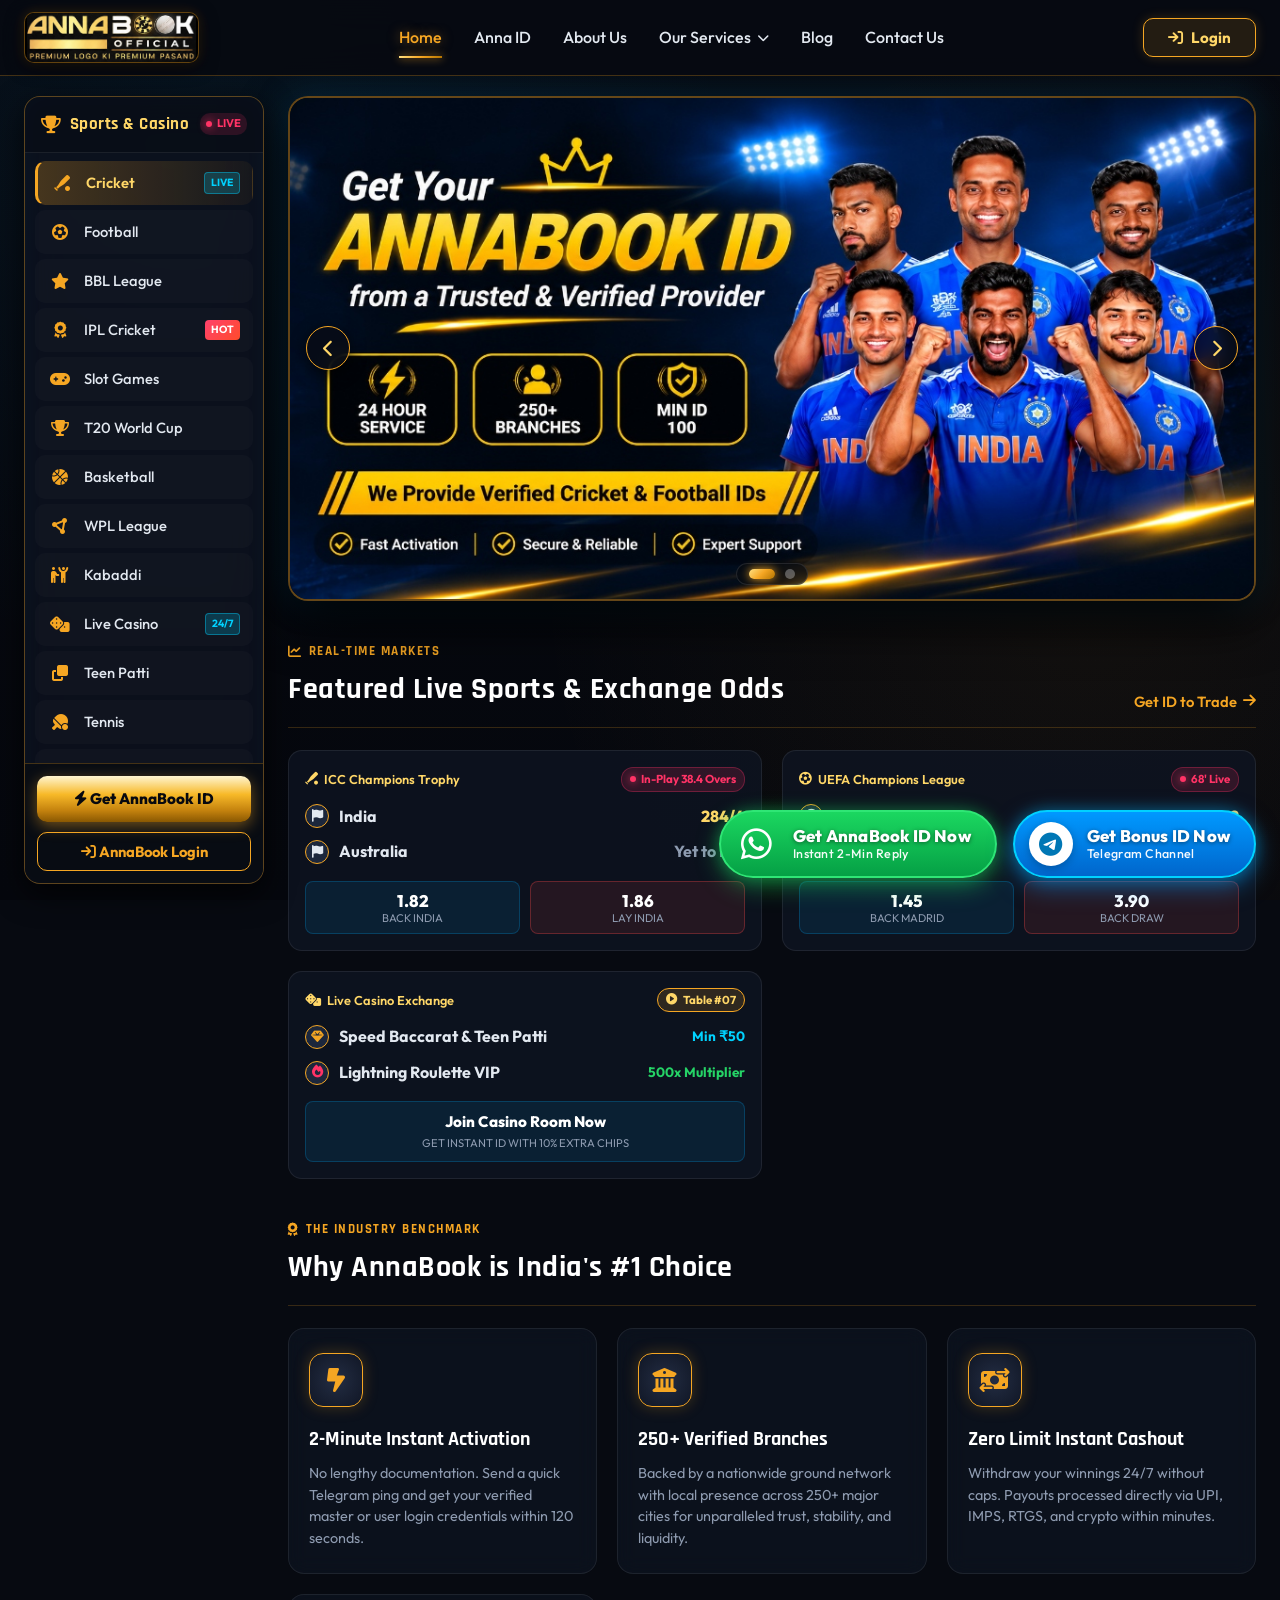
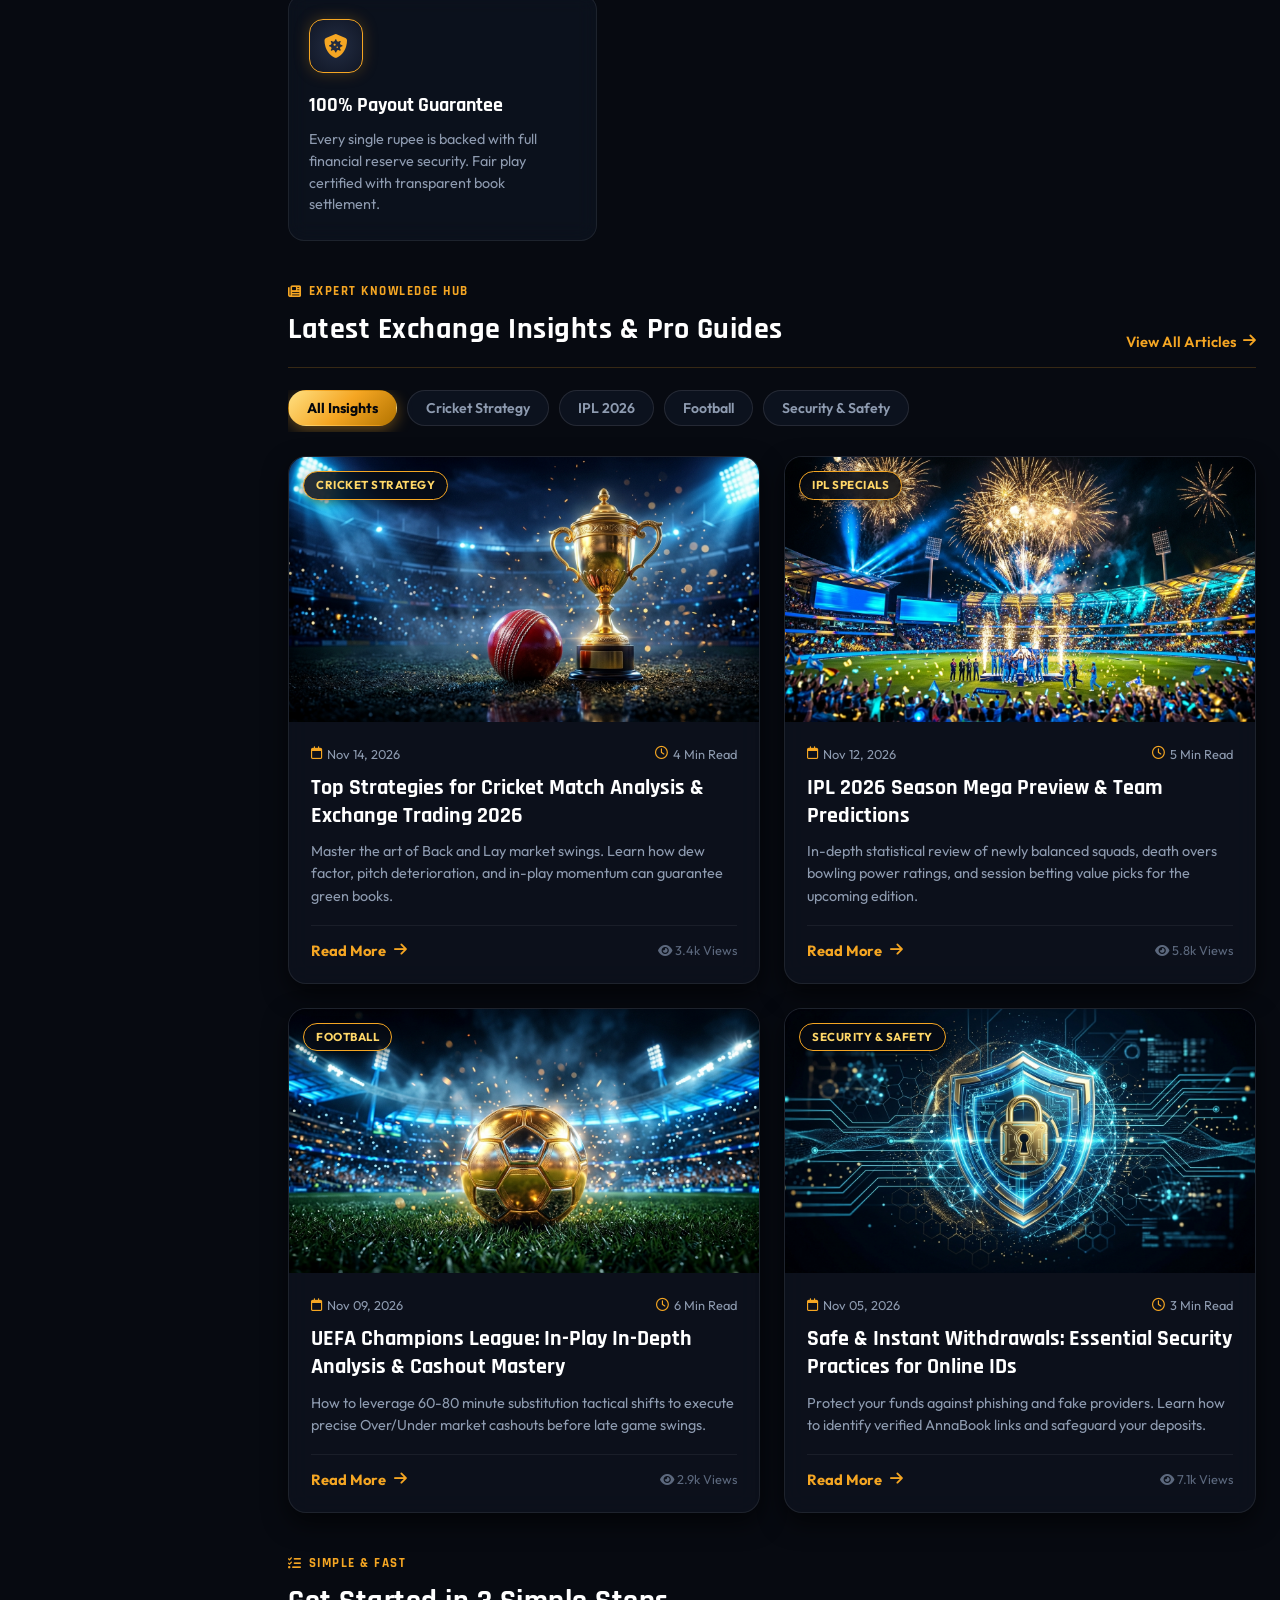
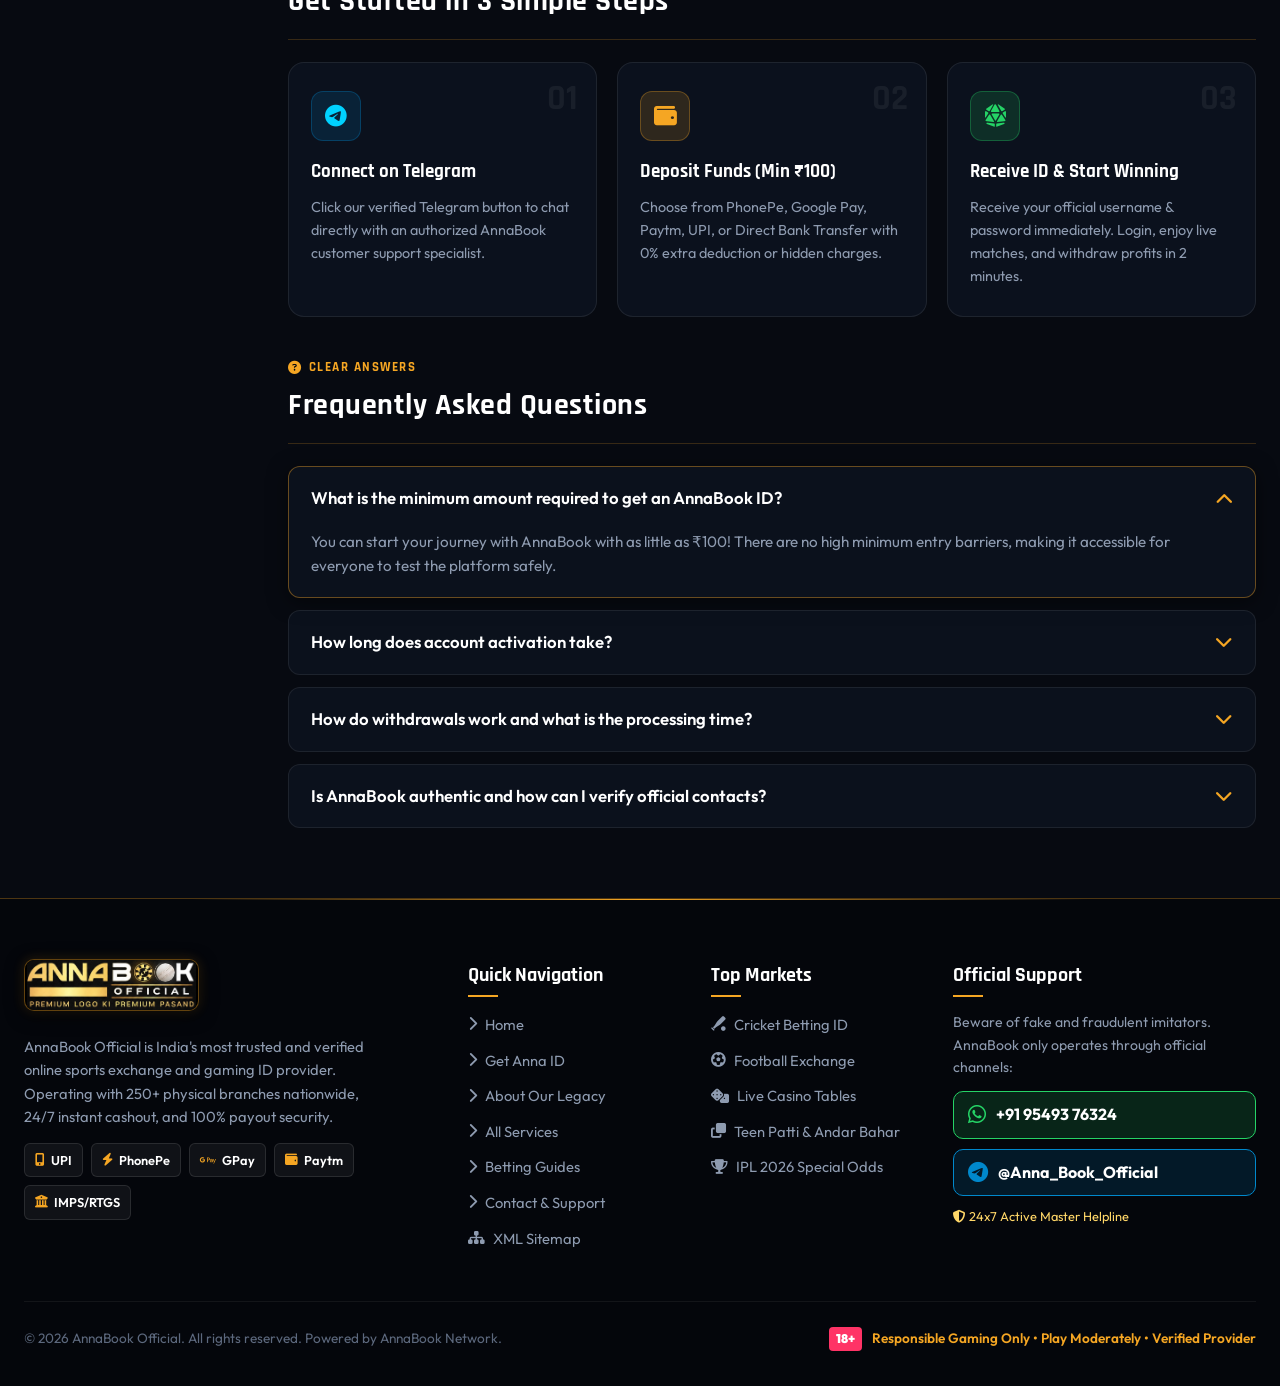
==== index.html @ 8f79a2a8 "Link official WhatsApp number 9549376324 across all pages, floating dock, modals, and contact sectio" ====
﻿<!DOCTYPE html>
<html lang="en">
<head>
  <meta charset="UTF-8">
  <meta name="viewport" content="width=device-width, initial-scale=1.0">

  <!-- Google Site Verification -->
  <meta name="google-site-verification" content="xmpyTTZXfbuptGgo01FB0DMobSkl-xZ4Iel7VUC1y-w" />

  <!-- Google Tag Manager -->
  <script async src="https://www.googletagmanager.com/gtm.js?id=GTM-MBR9K75V"></script>
  <script>
    window.dataLayer = window.dataLayer || [];
    function gtag(){dataLayer.push(arguments);}
    gtag('js', new Date());
  </script>

  <!-- Primary Meta Tags -->
  <title>AnnaBook Official | Premium Sports ID Provider</title>
  <meta name="title" content="AnnaBook Official | Premium Sports ID Provider">
  <meta name="description" content="Get your official AnnaBook ID from a trusted provider.">
  <meta name="keywords" content="AnnaBook, AnnaBook ID, Cricket ID, Betting Exchange ID, IPL Betting, Football ID, Live Casino ID, Online Betting India, AnnaBook Official">
  <meta name="author" content="AnnaBook Official">
  <meta name="robots" content="index, follow">
  <link rel="canonical" href="https://x1bet.ink/">
  <link rel="sitemap" type="application/xml" title="Sitemap" href="/sitemap.xml">

  <!-- Open Graph / Facebook / WhatsApp / Telegram Meta Tags -->
  <meta property="og:type" content="website">
  <meta property="og:site_name" content="AnnaBook Official">
  <meta property="og:url" content="https://x1bet.ink/">
  <meta property="og:title" content="AnnaBook Official | Premium Sports ID Provider">
  <meta property="og:description" content="Get your official AnnaBook ID from a trusted provider.">
  <meta property="og:image" content="https://x1bet.ink/og-image.png">
  <meta property="og:image:secure_url" content="https://x1bet.ink/og-image.png">
  <meta property="og:image:type" content="image/png">
  <meta property="og:image:width" content="1200">
  <meta property="og:image:height" content="630">
  <meta property="og:image:alt" content="AnnaBook Official | Premium Sports ID Provider">
  <meta property="og:locale" content="en_US">

  <!-- Twitter / X Card Meta Tags -->
  <meta name="twitter:card" content="summary_large_image">
  <meta name="twitter:url" content="https://x1bet.ink/">
  <meta name="twitter:title" content="AnnaBook Official | Premium Sports ID Provider">
  <meta name="twitter:description" content="Get your official AnnaBook ID from a trusted provider.">
  <meta name="twitter:image" content="https://x1bet.ink/og-image.png">
  <meta name="twitter:image:alt" content="AnnaBook Official | Premium Sports ID Provider">

  <!-- Favicon & Mobile Touch Icons (ANNABOOK Official Logo) -->
  <link rel="icon" type="image/x-icon" href="favicon.ico">
  <link rel="icon" type="image/png" sizes="32x32" href="favicon.png">
  <link rel="icon" type="image/png" sizes="192x192" href="favicon.png">
  <link rel="apple-touch-icon" sizes="180x180" href="favicon.png">
  <meta name="msapplication-TileImage" content="favicon.png">
  <meta name="theme-color" content="#070a12">

  <!-- FontAwesome 6 Icons -->
  <link rel="stylesheet" href="https://cdnjs.cloudflare.com/ajax/libs/font-awesome/6.5.1/css/all.min.css">

  <!-- Core Theme Stylesheet -->
  <link rel="stylesheet" href="assets/css/style.css">
</head>
<body>

  <!-- Header Navigation Bar (Top Notification Bar Removed as Requested) -->
  <header class="site-header">
    <div class="header-container">
      <!-- Animated Official Brand Logo -->
      <a href="index.html" class="brand-logo-animated" title="AnnaBook Official">
        <div class="logo-anim-container">
          <img src="assets/images/logo-base-clean.png" alt="AnnaBook Official" class="logo-layer-base">
          <img src="assets/images/logo-icon-wheel.png" alt="" class="logo-layer-wheel">
          <img src="assets/images/logo-cricket-ball.png" alt="" class="logo-layer-ball">
          <div class="logo-layer-sweep"></div>
          <div class="logo-layer-shine"></div>
        </div>
      </a>

      <!-- Navigation Menu -->
      <nav class="nav-menu">
        <a href="index.html" class="nav-link active">Home</a>
        <a href="anna-id.html" class="nav-link">Anna ID</a>
        <a href="about.html" class="nav-link">About Us</a>
        <div class="nav-dropdown-wrapper">
          <a href="services.html" class="nav-link">
            Our Services <i class="fa-solid fa-chevron-down dropdown-arrow"></i>
          </a>
          <div class="dropdown-menu">
            <a href="services.html#cricket-id" class="dropdown-item"><i class="fa-solid fa-baseball-bat-ball"></i> Cricket ID Exchange</a>
            <a href="services.html#football-id" class="dropdown-item"><i class="fa-solid fa-futbol"></i> Football &amp; Soccer ID</a>
            <a href="services.html#casino-id" class="dropdown-item"><i class="fa-solid fa-dice"></i> Live Casino &amp; Teen Patti</a>
            <a href="services.html#slots" class="dropdown-item"><i class="fa-solid fa-gamepad"></i> Slot &amp; Crash Games</a>
            <a href="services.html#withdrawals" class="dropdown-item"><i class="fa-solid fa-money-bill-transfer"></i> 2-Min Instant Withdrawal</a>
            <a href="services.html#master-id" class="dropdown-item"><i class="fa-solid fa-crown"></i> VIP Master / Franchise ID</a>
          </div>
        </div>
        <a href="blog.html" class="nav-link">Blog</a>
        <a href="contact.html" class="nav-link">Contact Us</a>
      </nav>

      <!-- Action Buttons -->
      <div class="header-actions">
        <button type="button" class="btn-header-login" onclick="openLoginModal()" title="Login to AnnaBook">
          <i class="fa-solid fa-arrow-right-to-bracket"></i> Login
        </button>
        <button class="mobile-nav-toggle" aria-label="Toggle navigation menu">
          <i class="fa-solid fa-bars"></i>
        </button>
      </div>
    </div>
  </header>

  <!-- Main Grid Layout with Left Sidebar -->
  <main class="main-layout-container">
    
    <!-- Left Sidebar: Vertically Scrollable Sports Categories & Fixed Bottom Buttons -->
    <aside class="left-sidebar" id="leftSportsSidebar">
      <div class="sidebar-header">
        <div class="sidebar-title">
          <i class="fa-solid fa-trophy"></i> Sports &amp; Casino
        </div>
        <span class="live-pulse-indicator">
          <span class="live-dot"></span> Live
        </span>
      </div>

      <!-- Vertically Scrollable List -->
      <div class="sidebar-scroll-area">
        <a href="#sports-cricket" class="sidebar-item active" data-category="cricket">
          <span class="sidebar-item-icon"><i class="fa-solid fa-baseball-bat-ball"></i></span>
          <span class="sidebar-item-name">Cricket</span>
          <span class="sidebar-badge live">Live</span>
        </a>
        <a href="#sports-football" class="sidebar-item" data-category="football">
          <span class="sidebar-item-icon"><i class="fa-solid fa-futbol"></i></span>
          <span class="sidebar-item-name">Football</span>
        </a>
        <a href="#sports-bbl" class="sidebar-item" data-category="bbl">
          <span class="sidebar-item-icon"><i class="fa-solid fa-star"></i></span>
          <span class="sidebar-item-name">BBL League</span>
        </a>
        <a href="#sports-ipl" class="sidebar-item" data-category="ipl">
          <span class="sidebar-item-icon"><i class="fa-solid fa-award"></i></span>
          <span class="sidebar-item-name">IPL Cricket</span>
          <span class="sidebar-badge hot">Hot</span>
        </a>
        <a href="#sports-slots" class="sidebar-item" data-category="slots">
          <span class="sidebar-item-icon"><i class="fa-solid fa-gamepad"></i></span>
          <span class="sidebar-item-name">Slot Games</span>
        </a>
        <a href="#sports-t20" class="sidebar-item" data-category="t20">
          <span class="sidebar-item-icon"><i class="fa-solid fa-trophy"></i></span>
          <span class="sidebar-item-name">T20 World Cup</span>
        </a>
        <a href="#sports-basketball" class="sidebar-item" data-category="basketball">
          <span class="sidebar-item-icon"><i class="fa-solid fa-basketball"></i></span>
          <span class="sidebar-item-name">Basketball</span>
        </a>
        <a href="#sports-wpl" class="sidebar-item" data-category="wpl">
          <span class="sidebar-item-icon"><i class="fa-solid fa-circle-nodes"></i></span>
          <span class="sidebar-item-name">WPL League</span>
        </a>
        <a href="#sports-kabaddi" class="sidebar-item" data-category="kabaddi">
          <span class="sidebar-item-icon"><i class="fa-solid fa-people-robbery"></i></span>
          <span class="sidebar-item-name">Kabaddi</span>
        </a>
        <a href="#sports-casino" class="sidebar-item" data-category="casino">
          <span class="sidebar-item-icon"><i class="fa-solid fa-dice"></i></span>
          <span class="sidebar-item-name">Live Casino</span>
          <span class="sidebar-badge live">24/7</span>
        </a>
        <a href="#sports-teenpatti" class="sidebar-item" data-category="teenpatti">
          <span class="sidebar-item-icon"><i class="fa-solid fa-clone"></i></span>
          <span class="sidebar-item-name">Teen Patti</span>
        </a>
        <a href="#sports-tennis" class="sidebar-item" data-category="tennis">
          <span class="sidebar-item-icon"><i class="fa-solid fa-table-tennis-paddle-ball"></i></span>
          <span class="sidebar-item-name">Tennis</span>
        </a>
        <a href="#sports-horse" class="sidebar-item" data-category="horse">
          <span class="sidebar-item-icon"><i class="fa-solid fa-horse-head"></i></span>
          <span class="sidebar-item-name">Horse Racing</span>
        </a>
        <a href="#sports-tabletennis" class="sidebar-item" data-category="tabletennis">
          <span class="sidebar-item-icon"><i class="fa-solid fa-volleyball"></i></span>
          <span class="sidebar-item-name">Table Tennis</span>
        </a>
        <a href="#sports-greyhounds" class="sidebar-item" data-category="greyhounds">
          <span class="sidebar-item-icon"><i class="fa-solid fa-dog"></i></span>
          <span class="sidebar-item-name">Greyhounds</span>
        </a>
        <a href="#sports-esports" class="sidebar-item" data-category="esports">
          <span class="sidebar-item-icon"><i class="fa-solid fa-vr-cardboard"></i></span>
          <span class="sidebar-item-name">Esports</span>
        </a>
      </div>

      <!-- Fixed Bottom Buttons in Sidebar -->
      <div class="sidebar-fixed-bottom">
        <a href="https://t.me/Anna_Book_Official" target="_blank" rel="noopener noreferrer" class="btn-sidebar-get-id">
          <i class="fa-solid fa-bolt"></i> Get AnnaBook ID
        </a>
        <button type="button" class="btn-sidebar-login" onclick="openLoginModal()">
          <i class="fa-solid fa-arrow-right-to-bracket"></i> AnnaBook Login
        </button>
      </div>
    </aside>

    <!-- Main Content Right Area -->
    <section class="main-content-flow">

      <!-- Hero Section Dynamic Sports Slider (2 Slides per category, remaining hidden until selected) -->
      <div class="hero-slider-section">
        <div class="slider-container">
          
          <!-- ==================== 1. CRICKET ==================== -->
          <div class="category-slide-group active" data-category="cricket">
            <!-- Slide 1: Official Indian Team Cricket Banner -->
            <div class="slider-slide active">
              <img src="assets/images/hero-cricket.jpg" alt="Get Your AnnaBook Cricket ID" class="slider-banner-img">
            </div>
            <!-- Slide 2: Cricket Interactive ID & Stat Slide -->
            <div class="slider-slide slide-themed slide-cricket-theme">
              <div class="slide-content-wrapper">
                <div class="crown-badge-wrapper">
                  <i class="fa-solid fa-crown crown-icon"></i>
                </div>
                <div class="hero-super-title">India's #1 Trusted Exchange</div>
                <h2 class="hero-main-title">ANNABOOK CRICKET ID</h2>
                <div class="hero-sub-title">Live Ball-by-Ball Match Odds, Fancy &amp; Session Bets</div>
                <div class="hero-stats-row">
                  <div class="hero-stat-card">
                    <i class="fa-solid fa-bolt hero-stat-icon"></i>
                    <div class="hero-stat-title">24 HOUR</div>
                    <div class="hero-stat-subtitle">SERVICE</div>
                  </div>
                  <div class="hero-stat-card">
                    <i class="fa-solid fa-users hero-stat-icon"></i>
                    <div class="hero-stat-title">250+</div>
                    <div class="hero-stat-subtitle">BRANCHES</div>
                  </div>
                  <div class="hero-stat-card">
                    <i class="fa-solid fa-shield-halved hero-stat-icon"></i>
                    <div class="hero-stat-title">MIN ID</div>
                    <div class="hero-stat-subtitle">100</div>
                  </div>
                </div>
                <div class="hero-ribbon-bar">
                  <span class="slashes">///</span>
                  <span>We Provide Verified Cricket &amp; Exchange IDs</span>
                  <span class="slashes">///</span>
                </div>
                <div class="hero-features-row">
                  <div class="hero-feature-item"><i class="fa-regular fa-circle-check"></i> Fast Activation</div>
                  <div class="hero-feature-item"><i class="fa-regular fa-circle-check"></i> 2-Min Instant Cashout</div>
                  <div class="hero-feature-item"><i class="fa-regular fa-circle-check"></i> 100% Payout Safety</div>
                </div>
              </div>
            </div>
          </div>

          <!-- ==================== 2. FOOTBALL ==================== -->
          <div class="category-slide-group" data-category="football">
            <!-- Slide 1: Football Action Visual Banner -->
            <div class="slider-slide slide-visual-banner slide-football-theme active">
              <div class="slide-content-wrapper">
                <span class="slide-category-tag live"><i class="fa-solid fa-circle"></i> UEFA &amp; Premier League</span>
                <div class="hero-super-title">Global Football Exchange</div>
                <h2 class="hero-main-title">FOOTBALL BETTING ID</h2>
                <div class="hero-sub-title">Premier League, Champions League, La Liga &amp; World Cup Live Rates</div>
                <div class="hero-ribbon-bar">
                  <span class="slashes">///</span>
                  <span>500+ Live Football Markets • High Odds Guarantee</span>
                  <span class="slashes">///</span>
                </div>
                <div class="hero-features-row">
                  <div class="hero-feature-item"><i class="fa-regular fa-circle-check"></i> 90-Min Live Cashout</div>
                  <div class="hero-feature-item"><i class="fa-regular fa-circle-check"></i> Over/Under &amp; Handicap</div>
                  <div class="hero-feature-item"><i class="fa-regular fa-circle-check"></i> Real-Time Stats</div>
                </div>
              </div>
              <div class="slide-visual-graphic">
                <div class="graphic-glow-circle"></div>
                <i class="fa-solid fa-futbol graphic-main-icon"></i>
              </div>
            </div>
          </div>

          <!-- ==================== 3. BBL LEAGUE ==================== -->
          <div class="category-slide-group" data-category="bbl">
            <!-- Slide 1: BBL Visual Banner -->
            <div class="slider-slide slide-visual-banner slide-bbl-theme active">
              <div class="slide-content-wrapper">
                <span class="slide-category-tag hot"><i class="fa-solid fa-fire"></i> KFC BBL 2026</span>
                <div class="hero-super-title">Big Bash League Season 2026</div>
                <h2 class="hero-main-title">BBL BETTING ID</h2>
                <div class="hero-sub-title">Perth Scorchers, Sydney Sixers, Melbourne Stars &amp; Heat Live Odds</div>
                <div class="hero-ribbon-bar">
                  <span class="slashes">///</span>
                  <span>Super Over, Power Surge &amp; Player Performance Fancy</span>
                  <span class="slashes">///</span>
                </div>
                <div class="hero-features-row">
                  <div class="hero-feature-item"><i class="fa-regular fa-circle-check"></i> Ball-by-Ball Live Rates</div>
                  <div class="hero-feature-item"><i class="fa-regular fa-circle-check"></i> Australian Stadium Feeds</div>
                  <div class="hero-feature-item"><i class="fa-regular fa-circle-check"></i> 2-Min Fast Cashout</div>
                </div>
              </div>
              <div class="slide-visual-graphic">
                <div class="graphic-glow-circle"></div>
                <i class="fa-solid fa-star graphic-main-icon"></i>
              </div>
            </div>
          </div>

          <!-- ==================== 4. IPL CRICKET ==================== -->
          <div class="category-slide-group" data-category="ipl">
            <!-- Slide 1: IPL Visual Banner -->
            <div class="slider-slide slide-visual-banner slide-ipl-theme active">
              <div class="slide-content-wrapper">
                <span class="slide-category-tag live"><i class="fa-solid fa-trophy"></i> TATA IPL 2026</span>
                <div class="hero-super-title">India Ka Apna Mega Tyohar</div>
                <h2 class="hero-main-title">IPL 2026 CRICKET ID</h2>
                <div class="hero-sub-title">CSK, MI, RCB, KKR, GT, RR &amp; SRH Live Match Exchange Rates</div>
                <div class="hero-ribbon-bar">
                  <span class="slashes">///</span>
                  <span>Highest Match Odds, 6-Over Session &amp; Lambi Pari Bets</span>
                  <span class="slashes">///</span>
                </div>
                <div class="hero-features-row">
                  <div class="hero-feature-item"><i class="fa-regular fa-circle-check"></i> 74 IPL Matches Covered</div>
                  <div class="hero-feature-item"><i class="fa-regular fa-circle-check"></i> VIP Fancy Markets</div>
                  <div class="hero-feature-item"><i class="fa-regular fa-circle-check"></i> Direct UPI Instant Payout</div>
                </div>
              </div>
              <div class="slide-visual-graphic">
                <div class="graphic-glow-circle"></div>
                <i class="fa-solid fa-award graphic-main-icon"></i>
              </div>
            </div>
          </div>

          <!-- ==================== 5. SLOT GAMES ==================== -->
          <div class="category-slide-group" data-category="slots">
            <!-- Slide 1: Slots Visual Banner -->
            <div class="slider-slide slide-visual-banner slide-slots-theme active">
              <div class="slide-content-wrapper">
                <span class="slide-category-tag hot"><i class="fa-solid fa-gamepad"></i> 5000+ Premium Slots</span>
                <div class="hero-super-title">Megaways, Crash Games &amp; Jackpots</div>
                <h2 class="hero-main-title">SLOT GAMES ID</h2>
                <div class="hero-sub-title">Gates of Olympus, Sweet Bonanza, Aviator &amp; Big Bass Splash</div>
                <div class="hero-ribbon-bar">
                  <span class="slashes">///</span>
                  <span>Up to 98.8% RTP • Instant Auto-Cashout on Mega Wins</span>
                  <span class="slashes">///</span>
                </div>
                <div class="hero-features-row">
                  <div class="hero-feature-item"><i class="fa-regular fa-circle-check"></i> Pragmatic Play &amp; Spribe</div>
                  <div class="hero-feature-item"><i class="fa-regular fa-circle-check"></i> Free Spins &amp; Multipliers</div>
                  <div class="hero-feature-item"><i class="fa-regular fa-circle-check"></i> Min Spin ₹10</div>
                </div>
              </div>
              <div class="slide-visual-graphic">
                <div class="graphic-glow-circle"></div>
                <i class="fa-solid fa-gem graphic-main-icon"></i>
              </div>
            </div>
          </div>

          <!-- ==================== 6. T20 WORLD CUP ==================== -->
          <div class="category-slide-group" data-category="t20">
            <!-- Slide 1: T20 World Cup Visual Banner -->
            <div class="slider-slide slide-visual-banner slide-t20-theme active">
              <div class="slide-content-wrapper">
                <span class="slide-category-tag live"><i class="fa-solid fa-globe"></i> ICC Men's T20 World Cup</span>
                <div class="hero-super-title">International Cricket Extravaganza</div>
                <h2 class="hero-main-title">T20 WORLD CUP ID</h2>
                <div class="hero-sub-title">India vs Pakistan, Australia, England &amp; South Africa Live Odds</div>
                <div class="hero-ribbon-bar">
                  <span class="slashes">///</span>
                  <span>Match Winner, Top Batsman, Most Sixes &amp; Over-by-Over</span>
                  <span class="slashes">///</span>
                </div>
                <div class="hero-features-row">
                  <div class="hero-feature-item"><i class="fa-regular fa-circle-check"></i> Ball-by-Ball Live Rates</div>
                  <div class="hero-feature-item"><i class="fa-regular fa-circle-check"></i> Super 8 &amp; Knockouts</div>
                  <div class="hero-feature-item"><i class="fa-regular fa-circle-check"></i> Instant Winnings Transfer</div>
                </div>
              </div>
              <div class="slide-visual-graphic">
                <div class="graphic-glow-circle"></div>
                <i class="fa-solid fa-trophy graphic-main-icon"></i>
              </div>
            </div>
          </div>

          <!-- ==================== 7. BASKETBALL ==================== -->
          <div class="category-slide-group" data-category="basketball">
            <!-- Slide 1: Basketball Visual Banner -->
            <div class="slider-slide slide-visual-banner slide-basketball-theme active">
              <div class="slide-content-wrapper">
                <span class="slide-category-tag live"><i class="fa-solid fa-basketball"></i> NBA &amp; EuroLeague</span>
                <div class="hero-super-title">Fast-Paced Hardwood Action</div>
                <h2 class="hero-main-title">BASKETBALL BETTING ID</h2>
                <div class="hero-sub-title">Lakers, Celtics, Warriors, EuroLeague &amp; FIBA Live Spread Rates</div>
                <div class="hero-ribbon-bar">
                  <span class="slashes">///</span>
                  <span>Point Spread, Over/Under &amp; Quarter-by-Quarter Live Bets</span>
                  <span class="slashes">///</span>
                </div>
                <div class="hero-features-row">
                  <div class="hero-feature-item"><i class="fa-regular fa-circle-check"></i> NBA Regular &amp; Playoffs</div>
                  <div class="hero-feature-item"><i class="fa-regular fa-circle-check"></i> Player Points Props</div>
                  <div class="hero-feature-item"><i class="fa-regular fa-circle-check"></i> Halftime Fast Settle</div>
                </div>
              </div>
              <div class="slide-visual-graphic">
                <div class="graphic-glow-circle"></div>
                <i class="fa-solid fa-basketball graphic-main-icon"></i>
              </div>
            </div>
          </div>

          <!-- ==================== 8. WPL LEAGUE ==================== -->
          <div class="category-slide-group" data-category="wpl">
            <!-- Slide 1: WPL Visual Banner -->
            <div class="slider-slide slide-visual-banner slide-wpl-theme active">
              <div class="slide-content-wrapper">
                <span class="slide-category-tag hot"><i class="fa-solid fa-circle-nodes"></i> TATA WPL 2026</span>
                <div class="hero-super-title">Women's Premier League Special</div>
                <h2 class="hero-main-title">WPL BETTING ID</h2>
                <div class="hero-sub-title">Mumbai Indians, DC, RCB, UP Warriorz &amp; Gujarat Giants Odds</div>
                <div class="hero-ribbon-bar">
                  <span class="slashes">///</span>
                  <span>Exclusive Women's T20 Exchange Odds &amp; Session Betting</span>
                  <span class="slashes">///</span>
                </div>
                <div class="hero-features-row">
                  <div class="hero-feature-item"><i class="fa-regular fa-circle-check"></i> Ball-to-Ball Tracking</div>
                  <div class="hero-feature-item"><i class="fa-regular fa-circle-check"></i> Top Wicket &amp; Run Fancy</div>
                  <div class="hero-feature-item"><i class="fa-regular fa-circle-check"></i> Instant 2-Min Payout</div>
                </div>
              </div>
              <div class="slide-visual-graphic">
                <div class="graphic-glow-circle"></div>
                <i class="fa-solid fa-crown graphic-main-icon"></i>
              </div>
            </div>
          </div>

          <!-- ==================== 9. KABADDI ==================== -->
          <div class="category-slide-group" data-category="kabaddi">
            <!-- Slide 1: Kabaddi Visual Banner -->
            <div class="slider-slide slide-visual-banner slide-kabaddi-theme active">
              <div class="slide-content-wrapper">
                <span class="slide-category-tag live"><i class="fa-solid fa-people-robbery"></i> Pro Kabaddi League</span>
                <div class="hero-super-title">Desh Ka Khel, Live Exchange Par</div>
                <h2 class="hero-main-title">KABADDI BETTING ID</h2>
                <div class="hero-sub-title">Patna Pirates, Puneri Paltan, Jaipur Pink Panthers &amp; Telugu Titans</div>
                <div class="hero-ribbon-bar">
                  <span class="slashes">///</span>
                  <span>Super Raid, High 5, Tackle Points &amp; Full Match Odds</span>
                  <span class="slashes">///</span>
                </div>
                <div class="hero-features-row">
                  <div class="hero-feature-item"><i class="fa-regular fa-circle-check"></i> Live Raid-by-Raid Odds</div>
                  <div class="hero-feature-item"><i class="fa-regular fa-circle-check"></i> Real-Time Player Points</div>
                  <div class="hero-feature-item"><i class="fa-regular fa-circle-check"></i> Zero Deduction on Win</div>
                </div>
              </div>
              <div class="slide-visual-graphic">
                <div class="graphic-glow-circle"></div>
                <i class="fa-solid fa-hand-fist graphic-main-icon"></i>
              </div>
            </div>
          </div>

          <!-- ==================== 10. LIVE CASINO ==================== -->
          <div class="category-slide-group" data-category="casino">
            <!-- Slide 1: Live Casino Visual Banner -->
            <div class="slider-slide slide-visual-banner slide-casino-theme active">
              <div class="slide-content-wrapper">
                <span class="slide-category-tag live"><i class="fa-solid fa-dice"></i> 24/7 Live Tables</span>
                <div class="hero-super-title">Real Live Dealer Tables</div>
                <h2 class="hero-main-title">LIVE CASINO ID</h2>
                <div class="hero-sub-title">Lightning Roulette, Speed Baccarat, Infinite Blackjack &amp; Dragon Tiger</div>
                <div class="hero-ribbon-bar">
                  <span class="slashes">///</span>
                  <span>1000+ HD Live Tables • Real Human Dealers 24/7</span>
                  <span class="slashes">///</span>
                </div>
                <div class="hero-features-row">
                  <div class="hero-feature-item"><i class="fa-regular fa-circle-check"></i> Evolution &amp; Ezugi Tables</div>
                  <div class="hero-feature-item"><i class="fa-regular fa-circle-check"></i> Hindi Speaking Dealers</div>
                  <div class="hero-feature-item"><i class="fa-regular fa-circle-check"></i> High Roller VIP Stakes</div>
                </div>
              </div>
              <div class="slide-visual-graphic">
                <div class="graphic-glow-circle"></div>
                <i class="fa-solid fa-dice graphic-main-icon"></i>
              </div>
            </div>
          </div>

          <!-- ==================== 11. TEEN PATTI ==================== -->
          <div class="category-slide-group" data-category="teenpatti">
            <!-- Slide 1: Teen Patti Visual Banner -->
            <div class="slider-slide slide-visual-banner slide-teenpatti-theme active">
              <div class="slide-content-wrapper">
                <span class="slide-category-tag hot"><i class="fa-solid fa-clone"></i> Desi Card Gaming</span>
                <div class="hero-super-title">Royal 3 Patti &amp; Andar Bahar</div>
                <h2 class="hero-main-title">TEEN PATTI BETTING ID</h2>
                <div class="hero-sub-title">Classic Teen Patti, Muflis, AK47, Joker &amp; Live Andar Bahar</div>
                <div class="hero-ribbon-bar">
                  <span class="slashes">///</span>
                  <span>Private VIP Tables • Direct Dealer Interaction • Fast Rounds</span>
                  <span class="slashes">///</span>
                </div>
                <div class="hero-features-row">
                  <div class="hero-feature-item"><i class="fa-regular fa-circle-check"></i> 100% Real Players</div>
                  <div class="hero-feature-item"><i class="fa-regular fa-circle-check"></i> 30-Second Fast Rounds</div>
                  <div class="hero-feature-item"><i class="fa-regular fa-circle-check"></i> Instant Auto-Settle</div>
                </div>
              </div>
              <div class="slide-visual-graphic">
                <div class="graphic-glow-circle"></div>
                <i class="fa-solid fa-clone graphic-main-icon"></i>
              </div>
            </div>
          </div>

          <!-- ==================== 12. TENNIS ==================== -->
          <div class="category-slide-group" data-category="tennis">
            <!-- Slide 1: Tennis Visual Banner -->
            <div class="slider-slide slide-visual-banner slide-tennis-theme active">
              <div class="slide-content-wrapper">
                <span class="slide-category-tag live"><i class="fa-solid fa-table-tennis-paddle-ball"></i> Grand Slam &amp; ATP</span>
                <div class="hero-super-title">Centre Court Live Exchange</div>
                <h2 class="hero-main-title">TENNIS BETTING ID</h2>
                <div class="hero-sub-title">Wimbledon, Roland Garros, US Open &amp; Australian Open Live Odds</div>
                <div class="hero-ribbon-bar">
                  <span class="slashes">///</span>
                  <span>Game-by-Game, Set Winner, Tie-Break &amp; Ace Counts</span>
                  <span class="slashes">///</span>
                </div>
                <div class="hero-features-row">
                  <div class="hero-feature-item"><i class="fa-regular fa-circle-check"></i> ATP &amp; WTA In-Play</div>
                  <div class="hero-feature-item"><i class="fa-regular fa-circle-check"></i> Point-by-Point Markets</div>
                  <div class="hero-feature-item"><i class="fa-regular fa-circle-check"></i> Real-Time Serve Velocity</div>
                </div>
              </div>
              <div class="slide-visual-graphic">
                <div class="graphic-glow-circle"></div>
                <i class="fa-solid fa-baseball-bat-ball graphic-main-icon"></i>
              </div>
            </div>
          </div>

          <!-- ==================== 13. HORSE RACING ==================== -->
          <div class="category-slide-group" data-category="horse">
            <!-- Slide 1: Horse Racing Visual Banner -->
            <div class="slider-slide slide-visual-banner slide-horse-theme active">
              <div class="slide-content-wrapper">
                <span class="slide-category-tag hot"><i class="fa-solid fa-horse-head"></i> Royal Ascot &amp; Indian Turf</span>
                <div class="hero-super-title">The Sport of Kings</div>
                <h2 class="hero-main-title">HORSE RACING ID</h2>
                <div class="hero-sub-title">Mumbai, Bangalore, Pune, Kolkata, Hyderabad &amp; UK Derby Races</div>
                <div class="hero-ribbon-bar">
                  <span class="slashes">///</span>
                  <span>Win, Place, Forecast &amp; Quinella Live Pool Betting</span>
                  <span class="slashes">///</span>
                </div>
                <div class="hero-features-row">
                  <div class="hero-feature-item"><i class="fa-regular fa-circle-check"></i> All Turf Clubs Covered</div>
                  <div class="hero-feature-item"><i class="fa-regular fa-circle-check"></i> Official Track Dividends</div>
                  <div class="hero-feature-item"><i class="fa-regular fa-circle-check"></i> Fast Auto Settlement</div>
                </div>
              </div>
              <div class="slide-visual-graphic">
                <div class="graphic-glow-circle"></div>
                <i class="fa-solid fa-horse-head graphic-main-icon"></i>
              </div>
            </div>
          </div>

          <!-- ==================== 14. TABLE TENNIS ==================== -->
          <div class="category-slide-group" data-category="tabletennis">
            <!-- Slide 1: Table Tennis Visual Banner -->
            <div class="slider-slide slide-visual-banner slide-tabletennis-theme active">
              <div class="slide-content-wrapper">
                <span class="slide-category-tag live"><i class="fa-solid fa-volleyball"></i> WTT &amp; Liga Pro</span>
                <div class="hero-super-title">Ultra Fast Table Action</div>
                <h2 class="hero-main-title">TABLE TENNIS ID</h2>
                <div class="hero-sub-title">Moscow Liga Pro, Czech TT Cup, WTT Contender &amp; World Tour</div>
                <div class="hero-ribbon-bar">
                  <span class="slashes">///</span>
                  <span>Non-Stop Matches Every 15 Minutes • Set &amp; Point Handicap</span>
                  <span class="slashes">///</span>
                </div>
                <div class="hero-features-row">
                  <div class="hero-feature-item"><i class="fa-regular fa-circle-check"></i> 24/7 Continuous Matches</div>
                  <div class="hero-feature-item"><i class="fa-regular fa-circle-check"></i> Point-by-Point Live Rates</div>
                  <div class="hero-feature-item"><i class="fa-regular fa-circle-check"></i> 3-Min Superfast Cashout</div>
                </div>
              </div>
              <div class="slide-visual-graphic">
                <div class="graphic-glow-circle"></div>
                <i class="fa-solid fa-table-tennis-paddle-ball graphic-main-icon"></i>
              </div>
            </div>
          </div>

          <!-- ==================== 15. GREYHOUNDS ==================== -->
          <div class="category-slide-group" data-category="greyhounds">
            <!-- Slide 1: Greyhounds Visual Banner -->
            <div class="slider-slide slide-visual-banner slide-greyhounds-theme active">
              <div class="slide-content-wrapper">
                <span class="slide-category-tag hot"><i class="fa-solid fa-dog"></i> UK &amp; Australian Derby</span>
                <div class="hero-super-title">Night Track Greyhound Racing</div>
                <h2 class="hero-main-title">GREYHOUNDS ID</h2>
                <div class="hero-sub-title">Romford, Crayford, Sheffield, Angle Park &amp; Wentworth Park</div>
                <div class="hero-ribbon-bar">
                  <span class="slashes">///</span>
                  <span>Trap Winner, Quinella, Trifecta &amp; Top 2 Finish Bets</span>
                  <span class="slashes">///</span>
                </div>
                <div class="hero-features-row">
                  <div class="hero-feature-item"><i class="fa-regular fa-circle-check"></i> New Race Every 5 Minutes</div>
                  <div class="hero-feature-item"><i class="fa-regular fa-circle-check"></i> High Payout Multipliers</div>
                  <div class="hero-feature-item"><i class="fa-regular fa-circle-check"></i> Direct Trap Odds</div>
                </div>
              </div>
              <div class="slide-visual-graphic">
                <div class="graphic-glow-circle"></div>
                <i class="fa-solid fa-dog graphic-main-icon"></i>
              </div>
            </div>
          </div>

          <!-- ==================== 16. ESPORTS ==================== -->
          <div class="category-slide-group" data-category="esports">
            <!-- Slide 1: Esports Visual Banner -->
            <div class="slider-slide slide-visual-banner slide-esports-theme active">
              <div class="slide-content-wrapper">
                <span class="slide-category-tag live"><i class="fa-solid fa-vr-cardboard"></i> Tier-1 Pro Leagues</span>
                <div class="hero-super-title">Competitive Gaming Exchange</div>
                <h2 class="hero-main-title">ESPORTS BETTING ID</h2>
                <div class="hero-sub-title">CS2 Major, Dota 2 The International, Valorant Champions &amp; BGMI</div>
                <div class="hero-ribbon-bar">
                  <span class="slashes">///</span>
                  <span>Map Winner, First Blood, Pistol Round &amp; Handicap Betting</span>
                  <span class="slashes">///</span>
                </div>
                <div class="hero-features-row">
                  <div class="hero-feature-item"><i class="fa-regular fa-circle-check"></i> Live Twitch &amp; Stream Odds</div>
                  <div class="hero-feature-item"><i class="fa-regular fa-circle-check"></i> CS2 &amp; Valorant Tournaments</div>
                  <div class="hero-feature-item"><i class="fa-regular fa-circle-check"></i> Instant In-Play Cashout</div>
                </div>
              </div>
              <div class="slide-visual-graphic">
                <div class="graphic-glow-circle"></div>
                <i class="fa-solid fa-vr-cardboard graphic-main-icon"></i>
              </div>
            </div>
          </div>

        </div>

        <!-- Slider Navigation Controls -->
        <button class="slider-arrow-btn slider-prev" aria-label="Previous Slide">
          <i class="fa-solid fa-chevron-left"></i>
        </button>
        <button class="slider-arrow-btn slider-next" aria-label="Next Slide">
          <i class="fa-solid fa-chevron-right"></i>
        </button>

        <!-- Slider Pagination Dots (Exactly 2 slides displayed at a time) -->
        <div class="slider-pagination-dots">
          <span class="slider-dot active" data-slide="0"></span>
          <span class="slider-dot" data-slide="1"></span>
        </div>
      </div>

      <!-- Live Exchange Markets Preview Section -->
      <section class="section-block" id="sports-cricket">
        <div class="section-header-row">
          <div class="section-title-wrap">
            <span class="section-sub-tag"><i class="fa-solid fa-chart-line"></i> Real-Time Markets</span>
            <h2 class="section-main-heading">Featured Live Sports &amp; Exchange Odds</h2>
          </div>
          <a href="anna-id.html" class="section-view-all">
            Get ID to Trade <i class="fa-solid fa-arrow-right"></i>
          </a>
        </div>

        <div class="matches-grid">
          <!-- Match 1 -->
          <div class="match-card">
            <div class="match-card-top">
              <span class="match-tournament"><i class="fa-solid fa-baseball-bat-ball"></i> ICC Champions Trophy</span>
              <span class="match-status-live"><span class="live-dot"></span> In-Play 38.4 Overs</span>
            </div>
            <div class="match-teams">
              <div class="team-row">
                <div class="team-info">
                  <span class="team-flag"><i class="fa-solid fa-flag"></i></span>
                  <span>India</span>
                </div>
                <span style="color:var(--gold-light); font-weight:800;">284/4</span>
              </div>
              <div class="team-row">
                <div class="team-info">
                  <span class="team-flag"><i class="fa-solid fa-flag"></i></span>
                  <span>Australia</span>
                </div>
                <span style="color:var(--text-muted); font-weight:700;">Yet to Bat</span>
              </div>
            </div>
            <div class="odds-boxes-wrap">
              <button class="odd-btn" onclick="openWhatsAppNoticeModal()">
                <span class="odd-rate">1.82</span>
                <span class="odd-type">Back India</span>
              </button>
              <button class="odd-btn lay" onclick="openWhatsAppNoticeModal()">
                <span class="odd-rate">1.86</span>
                <span class="odd-type">Lay India</span>
              </button>
            </div>
          </div>

          <!-- Match 2 -->
          <div class="match-card">
            <div class="match-card-top">
              <span class="match-tournament"><i class="fa-solid fa-futbol"></i> UEFA Champions League</span>
              <span class="match-status-live"><span class="live-dot"></span> 68' Live</span>
            </div>
            <div class="match-teams">
              <div class="team-row">
                <div class="team-info">
                  <span class="team-flag"><i class="fa-solid fa-futbol"></i></span>
                  <span>Real Madrid</span>
                </div>
                <span style="color:var(--gold-light); font-weight:800;">2</span>
              </div>
              <div class="team-row">
                <div class="team-info">
                  <span class="team-flag"><i class="fa-solid fa-futbol"></i></span>
                  <span>Manchester City</span>
                </div>
                <span style="color:var(--gold-light); font-weight:800;">1</span>
              </div>
            </div>
            <div class="odds-boxes-wrap">
              <button class="odd-btn" onclick="openWhatsAppNoticeModal()">
                <span class="odd-rate">1.45</span>
                <span class="odd-type">Back Madrid</span>
              </button>
              <button class="odd-btn lay" onclick="openWhatsAppNoticeModal()">
                <span class="odd-rate">3.90</span>
                <span class="odd-type">Back Draw</span>
              </button>
            </div>
          </div>

          <!-- Match 3 -->
          <div class="match-card">
            <div class="match-card-top">
              <span class="match-tournament"><i class="fa-solid fa-dice"></i> Live Casino Exchange</span>
              <span class="match-status-live" style="color:var(--gold-light); border-color:var(--gold-primary); background:rgba(245,166,35,0.15);">
                <i class="fa-solid fa-circle-play"></i> Table #07
              </span>
            </div>
            <div class="match-teams">
              <div class="team-row">
                <div class="team-info">
                  <span class="team-flag" style="color:var(--gold-primary);"><i class="fa-solid fa-gem"></i></span>
                  <span>Speed Baccarat &amp; Teen Patti</span>
                </div>
                <span style="color:var(--blue-neon); font-size:0.85rem; font-weight:700;">Min ₹50</span>
              </div>
              <div class="team-row">
                <div class="team-info">
                  <span class="team-flag" style="color:#ff3366;"><i class="fa-solid fa-fire"></i></span>
                  <span>Lightning Roulette VIP</span>
                </div>
                <span style="color:var(--whatsapp-green); font-size:0.85rem; font-weight:700;">500x Multiplier</span>
              </div>
            </div>
            <div class="odds-boxes-wrap">
              <a href="https://t.me/Anna_Book_Official" target="_blank" rel="noopener noreferrer" class="odd-btn" style="grid-column: span 2; text-decoration:none;">
                <span class="odd-rate" style="font-size:0.95rem;">Join Casino Room Now</span>
                <span class="odd-type">Get Instant ID with 10% Extra Chips</span>
              </a>
            </div>
          </div>
        </div>
      </section>

      <!-- Why Choose AnnaBook (Trust & Authority) -->
      <section class="section-block">
        <div class="section-header-row">
          <div class="section-title-wrap">
            <span class="section-sub-tag"><i class="fa-solid fa-award"></i> The Industry Benchmark</span>
            <h2 class="section-main-heading">Why AnnaBook is India's #1 Choice</h2>
          </div>
        </div>

        <div class="trust-features-grid">
          <div class="trust-card">
            <div class="trust-icon-box"><i class="fa-solid fa-bolt-lightning"></i></div>
            <h3 class="trust-title">2-Minute Instant Activation</h3>
            <p class="trust-desc">No lengthy documentation. Send a quick Telegram ping and get your verified master or user login credentials within 120 seconds.</p>
          </div>
          <div class="trust-card">
            <div class="trust-icon-box"><i class="fa-solid fa-building-columns"></i></div>
            <h3 class="trust-title">250+ Verified Branches</h3>
            <p class="trust-desc">Backed by a nationwide ground network with local presence across 250+ major cities for unparalleled trust, stability, and liquidity.</p>
          </div>
          <div class="trust-card">
            <div class="trust-icon-box"><i class="fa-solid fa-money-bill-transfer"></i></div>
            <h3 class="trust-title">Zero Limit Instant Cashout</h3>
            <p class="trust-desc">Withdraw your winnings 24/7 without caps. Payouts processed directly via UPI, IMPS, RTGS, and crypto within minutes.</p>
          </div>
          <div class="trust-card">
            <div class="trust-icon-box"><i class="fa-solid fa-shield-virus"></i></div>
            <h3 class="trust-title">100% Payout Guarantee</h3>
            <p class="trust-desc">Every single rupee is backed with full financial reserve security. Fair play certified with transparent book settlement.</p>
          </div>
        </div>
      </section>

      <!-- Dedicated Blog Section -->
      <section class="section-block" id="blog-section">
        <div class="section-header-row">
          <div class="section-title-wrap">
            <span class="section-sub-tag"><i class="fa-solid fa-newspaper"></i> Expert Knowledge Hub</span>
            <h2 class="section-main-heading">Latest Exchange Insights &amp; Pro Guides</h2>
          </div>
          <a href="blog.html" class="section-view-all">
            View All Articles <i class="fa-solid fa-arrow-right"></i>
          </a>
        </div>

        <!-- Category Filter Tabs -->
        <div class="blog-filter-tabs">
          <button class="blog-tab-btn active" data-filter="all">All Insights</button>
          <button class="blog-tab-btn" data-filter="cricket">Cricket Strategy</button>
          <button class="blog-tab-btn" data-filter="ipl">IPL 2026</button>
          <button class="blog-tab-btn" data-filter="football">Football</button>
          <button class="blog-tab-btn" data-filter="security">Security &amp; Safety</button>
        </div>

        <!-- Blog Cards Grid -->
        <div class="blog-grid">
          <!-- Blog Card 1: Cricket -->
          <article class="blog-card" data-category="cricket">
            <div class="blog-thumb-wrap">
              <img src="assets/images/blog-cricket.jpg" alt="Cricket Match Analysis Guide" class="blog-thumb" loading="lazy">
              <span class="blog-category-badge">Cricket Strategy</span>
            </div>
            <div class="blog-content">
              <div class="blog-meta-row">
                <span class="blog-meta-item"><i class="fa-regular fa-calendar"></i> Nov 14, 2026</span>
                <span class="blog-meta-item"><i class="fa-regular fa-clock"></i> 4 Min Read</span>
              </div>
              <h3 class="blog-title">Top Strategies for Cricket Match Analysis &amp; Exchange Trading 2026</h3>
              <p class="blog-excerpt">Master the art of Back and Lay market swings. Learn how dew factor, pitch deterioration, and in-play momentum can guarantee green books.</p>
              <div class="blog-footer-row">
                <button type="button" class="blog-read-more trigger-blog-modal" data-article-id="cricket-guide">
                  Read More <i class="fa-solid fa-arrow-right"></i>
                </button>
                <span style="font-size:0.8rem; color:var(--text-dim);"><i class="fa-solid fa-eye"></i> 3.4k Views</span>
              </div>
            </div>
          </article>

          <!-- Blog Card 2: IPL -->
          <article class="blog-card" data-category="ipl">
            <div class="blog-thumb-wrap">
              <img src="assets/images/blog-ipl.jpg" alt="IPL 2026 Preview" class="blog-thumb" loading="lazy">
              <span class="blog-category-badge">IPL Specials</span>
            </div>
            <div class="blog-content">
              <div class="blog-meta-row">
                <span class="blog-meta-item"><i class="fa-regular fa-calendar"></i> Nov 12, 2026</span>
                <span class="blog-meta-item"><i class="fa-regular fa-clock"></i> 5 Min Read</span>
              </div>
              <h3 class="blog-title">IPL 2026 Season Mega Preview &amp; Team Predictions</h3>
              <p class="blog-excerpt">In-depth statistical review of newly balanced squads, death overs bowling power ratings, and session betting value picks for the upcoming edition.</p>
              <div class="blog-footer-row">
                <button type="button" class="blog-read-more trigger-blog-modal" data-article-id="ipl-2026">
                  Read More <i class="fa-solid fa-arrow-right"></i>
                </button>
                <span style="font-size:0.8rem; color:var(--text-dim);"><i class="fa-solid fa-eye"></i> 5.8k Views</span>
              </div>
            </div>
          </article>

          <!-- Blog Card 3: Football -->
          <article class="blog-card" data-category="football">
            <div class="blog-thumb-wrap">
              <img src="assets/images/blog-football.jpg" alt="UEFA Champions League Tips" class="blog-thumb" loading="lazy">
              <span class="blog-category-badge">Football</span>
            </div>
            <div class="blog-content">
              <div class="blog-meta-row">
                <span class="blog-meta-item"><i class="fa-regular fa-calendar"></i> Nov 09, 2026</span>
                <span class="blog-meta-item"><i class="fa-regular fa-clock"></i> 6 Min Read</span>
              </div>
              <h3 class="blog-title">UEFA Champions League: In-Play In-Depth Analysis &amp; Cashout Mastery</h3>
              <p class="blog-excerpt">How to leverage 60-80 minute substitution tactical shifts to execute precise Over/Under market cashouts before late game swings.</p>
              <div class="blog-footer-row">
                <button type="button" class="blog-read-more trigger-blog-modal" data-article-id="football-tips">
                  Read More <i class="fa-solid fa-arrow-right"></i>
                </button>
                <span style="font-size:0.8rem; color:var(--text-dim);"><i class="fa-solid fa-eye"></i> 2.9k Views</span>
              </div>
            </div>
          </article>

          <!-- Blog Card 4: Security -->
          <article class="blog-card" data-category="security">
            <div class="blog-thumb-wrap">
              <img src="assets/images/blog-security.jpg" alt="Betting ID Security Guide" class="blog-thumb" loading="lazy">
              <span class="blog-category-badge">Security &amp; Safety</span>
            </div>
            <div class="blog-content">
              <div class="blog-meta-row">
                <span class="blog-meta-item"><i class="fa-regular fa-calendar"></i> Nov 05, 2026</span>
                <span class="blog-meta-item"><i class="fa-regular fa-clock"></i> 3 Min Read</span>
              </div>
              <h3 class="blog-title">Safe &amp; Instant Withdrawals: Essential Security Practices for Online IDs</h3>
              <p class="blog-excerpt">Protect your funds against phishing and fake providers. Learn how to identify verified AnnaBook links and safeguard your deposits.</p>
              <div class="blog-footer-row">
                <button type="button" class="blog-read-more trigger-blog-modal" data-article-id="security-guide">
                  Read More <i class="fa-solid fa-arrow-right"></i>
                </button>
                <span style="font-size:0.8rem; color:var(--text-dim);"><i class="fa-solid fa-eye"></i> 7.1k Views</span>
              </div>
            </div>
          </article>
        </div>
      </section>

      <!-- 3 Steps to Get Your AnnaBook ID -->
      <section class="section-block">
        <div class="section-header-row">
          <div class="section-title-wrap">
            <span class="section-sub-tag"><i class="fa-solid fa-list-check"></i> Simple &amp; Fast</span>
            <h2 class="section-main-heading">Get Started in 3 Simple Steps</h2>
          </div>
        </div>

        <div class="steps-grid">
          <div class="step-card">
            <span class="step-num-badge">01</span>
            <div class="step-icon"><i class="fa-brands fa-telegram"></i></div>
            <h3 class="step-title">Connect on Telegram</h3>
            <p class="step-desc">Click our verified Telegram button to chat directly with an authorized AnnaBook customer support specialist.</p>
          </div>
          <div class="step-card">
            <span class="step-num-badge">02</span>
            <div class="step-icon"><i class="fa-solid fa-wallet"></i></div>
            <h3 class="step-title">Deposit Funds (Min ₹100)</h3>
            <p class="step-desc">Choose from PhonePe, Google Pay, Paytm, UPI, or Direct Bank Transfer with 0% extra deduction or hidden charges.</p>
          </div>
          <div class="step-card">
            <span class="step-num-badge">03</span>
            <div class="step-icon"><i class="fa-solid fa-dice-d20"></i></div>
            <h3 class="step-title">Receive ID &amp; Start Winning</h3>
            <p class="step-desc">Receive your official username &amp; password immediately. Login, enjoy live matches, and withdraw profits in 2 minutes.</p>
          </div>
        </div>
      </section>

      <!-- Frequently Asked Questions (Accordion) -->
      <section class="section-block">
        <div class="section-header-row">
          <div class="section-title-wrap">
            <span class="section-sub-tag"><i class="fa-solid fa-circle-question"></i> Clear Answers</span>
            <h2 class="section-main-heading">Frequently Asked Questions</h2>
          </div>
        </div>

        <div class="faq-accordion">
          <div class="faq-item active">
            <div class="faq-question">
              <span>What is the minimum amount required to get an AnnaBook ID?</span>
              <i class="fa-solid fa-chevron-down faq-icon"></i>
            </div>
            <div class="faq-answer">
              <p>You can start your journey with AnnaBook with as little as ₹100! There are no high minimum entry barriers, making it accessible for everyone to test the platform safely.</p>
            </div>
          </div>

          <div class="faq-item">
            <div class="faq-question">
              <span>How long does account activation take?</span>
              <i class="fa-solid fa-chevron-down faq-icon"></i>
            </div>
            <div class="faq-answer">
              <p>Activation is instant! Once you message our official Telegram team at <code>@Anna_Book_Official</code> and confirm your initial deposit, your account credentials are generated and delivered in less than 2 minutes.</p>
            </div>
          </div>

          <div class="faq-item">
            <div class="faq-question">
              <span>How do withdrawals work and what is the processing time?</span>
              <i class="fa-solid fa-chevron-down faq-icon"></i>
            </div>
            <div class="faq-answer">
              <p>We take pride in our 2-Minute Instant Withdrawal Guarantee. Simply send your withdrawal request with your bank or UPI details, and our 24/7 finance team transfers the full payout without delays or withdrawal fees.</p>
            </div>
          </div>

          <div class="faq-item">
            <div class="faq-question">
              <span>Is AnnaBook authentic and how can I verify official contacts?</span>
              <i class="fa-solid fa-chevron-down faq-icon"></i>
            </div>
            <div class="faq-answer">
              <p>Always verify that you are communicating exclusively through our official Telegram channel <strong>https://t.me/Anna_Book_Official</strong>. AnnaBook operates with over 250 physical branches nationwide to ensure 100% genuine service.</p>
            </div>
          </div>
        </div>
      </section>

    </section>
  </main>

  <!-- Website Bottom Floating Action Dock (Exact Design and Names from User's Uploaded Image) -->
  <div class="bottom-floating-dock">
    <!-- WhatsApp Pill Button -->
    <a href="https://wa.me/919549376324" target="_blank" rel="noopener noreferrer" class="dock-pill-btn whatsapp-pill" title="WhatsApp Support">
      <span class="dock-pill-icon"><i class="fa-brands fa-whatsapp"></i></span>
      <span class="dock-pill-text">
        <span class="dock-pill-title">Get AnnaBook ID Now</span>
        <span class="dock-pill-sub">Instant 2-Min Reply</span>
      </span>
    </a>

    <!-- Telegram Pill Button -->
    <a href="https://t.me/Anna_Book_Official" target="_blank" rel="noopener noreferrer" class="dock-pill-btn telegram-pill" title="Join Official Telegram Channel">
      <span class="dock-pill-icon"><i class="fa-brands fa-telegram"></i></span>
      <span class="dock-pill-text">
        <span class="dock-pill-title">Get Bonus ID Now</span>
        <span class="dock-pill-sub">Telegram Channel</span>
      </span>
    </a>
  </div>

  <!-- WhatsApp Modal -->
  <div class="modal-backdrop" id="whatsappNoticeModal">
    <div class="modal-box">
      <button class="modal-close-btn modal-close-trigger"><i class="fa-solid fa-xmark"></i></button>
      <div class="wa-notice-icon" style="color:var(--whatsapp-green);">
        <i class="fa-brands fa-whatsapp"></i>
      </div>
      <h3 style="font-family:var(--font-heading); font-size:1.8rem; color:#fff; text-align:center; margin-bottom:10px;">
        Official WhatsApp Helpline
      </h3>
      <p style="text-align:center; color:var(--text-muted); font-size:0.95rem; line-height:1.6; margin-bottom:20px;">
        Connect directly with AnnaBook Official support on WhatsApp for <strong style="color:var(--gold-light);">instant 2-minute ID creation, fast deposit, and 24/7 cashouts</strong>.
      </p>

      <div style="background:rgba(37,211,102,0.12); border:1.5px solid var(--whatsapp-green); border-radius:14px; padding:16px; text-align:center; margin-bottom:20px;">
        <div style="font-size:0.85rem; color:var(--text-muted); margin-bottom:4px;">Official Verified WhatsApp Number:</div>
        <div style="font-family:var(--font-heading); font-size:1.5rem; font-weight:800; color:var(--whatsapp-green);">
          +91 95493 76324
        </div>
      </div>

      <a href="https://wa.me/919549376324" target="_blank" rel="noopener noreferrer" class="btn-sidebar-get-id" style="width:100%; text-decoration:none; display:flex; align-items:center; justify-content:center; gap:10px; font-size:1.05rem; background:linear-gradient(135deg, #25D366 0%, #128C7E 100%); margin-bottom:12px;">
        <i class="fa-brands fa-whatsapp" style="font-size:1.3rem;"></i> Chat on WhatsApp Now
      </a>

      <a href="https://t.me/Anna_Book_Official" target="_blank" rel="noopener noreferrer" style="display:flex; align-items:center; justify-content:center; gap:8px; color:var(--blue-neon); text-decoration:none; font-size:0.9rem; font-weight:700;">
        <i class="fa-brands fa-telegram"></i> Or Connect on Telegram Channel
      </a>
    </div>
  </div>

  <!-- Blog Full Article Reader Modal -->
  <div class="modal-backdrop" id="blogArticleModal">
    <div class="modal-box" style="max-width:760px;">
      <button class="modal-close-btn modal-close-trigger"><i class="fa-solid fa-xmark"></i></button>
      <div style="position:relative; width:100%; height:260px; border-radius:14px; overflow:hidden; margin-bottom:20px;">
        <img id="modalBlogImage" src="" alt="Blog Cover" style="width:100%; height:100%; object-fit:cover;">
        <span id="modalBlogCategory" class="blog-category-badge"></span>
      </div>
      <div id="modalBlogMeta" class="blog-meta-row" style="margin-bottom:14px; font-size:0.85rem;"></div>
      <h2 id="modalBlogTitle" style="font-family:var(--font-heading); font-size:1.9rem; color:#fff; margin-bottom:16px; line-height:1.25;"></h2>
      <div id="modalBlogBody" style="color:var(--text-light); font-size:0.98rem; line-height:1.7; margin-bottom:24px;"></div>
      <div style="border-top:1px solid rgba(255,255,255,0.08); padding-top:18px; display:flex; align-items:center; justify-content:space-between; flex-wrap:wrap; gap:12px;">
        <span style="color:var(--text-muted); font-size:0.88rem;">Ready to trade with high liquidity?</span>
        <a href="https://t.me/Anna_Book_Official" target="_blank" rel="noopener noreferrer" class="btn-sidebar-get-id" style="padding:8px 20px; font-size:0.9rem;">
          <i class="fa-brands fa-telegram"></i> Get Verified ID Now
        </a>
      </div>
    </div>
  </div>

  <!-- Login Modal -->
  <div class="modal-backdrop" id="loginModal">
    <div class="modal-box" style="max-width:440px;">
      <button class="modal-close-btn modal-close-trigger"><i class="fa-solid fa-xmark"></i></button>
      <div style="text-align:center; margin-bottom:24px;">
        <div class="logo-badge" style="display:inline-flex; margin-bottom:14px;">
          <div class="logo-text-top">
            <span class="logo-anna">ANNA</span>
            <span class="logo-book">BOOK</span>
          </div>
        </div>
        <h3 style="font-family:var(--font-heading); font-size:1.6rem; color:#fff;">Welcome to AnnaBook</h3>
        <p style="font-size:0.88rem; color:var(--text-muted);">Enter your ID credentials to enter the exchange</p>
      </div>

      <form onsubmit="handleLoginSubmit(event)">
        <div class="form-group">
          <label class="form-label">Client ID / Username</label>
          <input type="text" class="form-control" placeholder="e.g. ANNA98210" required>
        </div>
        <div class="form-group">
          <label class="form-label">Password</label>
          <input type="password" class="form-control" placeholder="••••••••" required>
        </div>
        <button type="submit" class="btn-sidebar-get-id" style="width:100%; margin-top:10px;">
          Login to Exchange
        </button>
      </form>

      <div style="margin-top:20px; text-align:center; font-size:0.85rem; color:var(--text-muted);">
        Don't have an ID yet? <a href="https://t.me/Anna_Book_Official" target="_blank" rel="noopener noreferrer" style="color:var(--gold-primary); font-weight:700;">Get Instant ID on Telegram</a>
      </div>
    </div>
  </div>

  <!-- Footer -->
  <footer class="site-footer">
    <div class="footer-container">
      <div class="footer-top-grid">
        <!-- Brand Col -->
        <div class="footer-brand-col">
          <a href="index.html" class="brand-logo-animated" title="AnnaBook Official">
            <div class="logo-anim-container">
              <img src="assets/images/logo-base-clean.png" alt="AnnaBook Official" class="logo-layer-base">
              <img src="assets/images/logo-icon-wheel.png" alt="" class="logo-layer-wheel">
              <img src="assets/images/logo-cricket-ball.png" alt="" class="logo-layer-ball">
              <div class="logo-layer-sweep"></div>
              <div class="logo-layer-shine"></div>
            </div>
          </a>
          <p>
            AnnaBook Official is India's most trusted and verified online sports exchange and gaming ID provider. Operating with 250+ physical branches nationwide, 24/7 instant cashout, and 100% payout security.
          </p>
          <div class="footer-payments-wrap">
            <span class="payment-badge"><i class="fa-solid fa-mobile-screen-button"></i> UPI</span>
            <span class="payment-badge"><i class="fa-solid fa-bolt"></i> PhonePe</span>
            <span class="payment-badge"><i class="fa-brands fa-google-pay"></i> GPay</span>
            <span class="payment-badge"><i class="fa-solid fa-wallet"></i> Paytm</span>
            <span class="payment-badge"><i class="fa-solid fa-building-columns"></i> IMPS/RTGS</span>
          </div>
        </div>

        <!-- Quick Links -->
        <div>
          <h4 class="footer-heading">Quick Navigation</h4>
          <ul class="footer-links-list">
            <li><a href="index.html" class="footer-link"><i class="fa-solid fa-chevron-right"></i> Home</a></li>
            <li><a href="anna-id.html" class="footer-link"><i class="fa-solid fa-chevron-right"></i> Get Anna ID</a></li>
            <li><a href="about.html" class="footer-link"><i class="fa-solid fa-chevron-right"></i> About Our Legacy</a></li>
            <li><a href="services.html" class="footer-link"><i class="fa-solid fa-chevron-right"></i> All Services</a></li>
            <li><a href="blog.html" class="footer-link"><i class="fa-solid fa-chevron-right"></i> Betting Guides</a></li>
            <li><a href="contact.html" class="footer-link"><i class="fa-solid fa-chevron-right"></i> Contact &amp; Support</a></li>
            <li><a href="sitemap.xml" class="footer-link" target="_blank"><i class="fa-solid fa-sitemap"></i> XML Sitemap</a></li>
          </ul>
        </div>

        <!-- Sports Categories -->
        <div>
          <h4 class="footer-heading">Top Markets</h4>
          <ul class="footer-links-list">
            <li><a href="services.html#cricket-id" class="footer-link"><i class="fa-solid fa-baseball-bat-ball"></i> Cricket Betting ID</a></li>
            <li><a href="services.html#football-id" class="footer-link"><i class="fa-solid fa-futbol"></i> Football Exchange</a></li>
            <li><a href="services.html#casino-id" class="footer-link"><i class="fa-solid fa-dice"></i> Live Casino Tables</a></li>
            <li><a href="services.html#teen-patti" class="footer-link"><i class="fa-solid fa-clone"></i> Teen Patti &amp; Andar Bahar</a></li>
            <li><a href="services.html#ipl-cricket" class="footer-link"><i class="fa-solid fa-trophy"></i> IPL 2026 Special Odds</a></li>
          </ul>
        </div>

        <!-- Official Support Info -->
        <div>
          <h4 class="footer-heading">Official Support</h4>
          <p style="font-size:0.88rem; color:var(--text-muted); margin-bottom:12px;">
            Beware of fake and fraudulent imitators. AnnaBook only operates through official channels:
          </p>
          <a href="https://wa.me/919549376324" target="_blank" rel="noopener noreferrer" style="display:flex; align-items:center; gap:10px; background:rgba(37,211,102,0.15); border:1px solid var(--whatsapp-green); padding:10px 14px; border-radius:10px; color:#fff; font-weight:700; margin-bottom:10px; text-decoration:none;">
            <i class="fa-brands fa-whatsapp" style="color:var(--whatsapp-green); font-size:1.3rem;"></i>
            <span>+91 95493 76324</span>
          </a>
          <a href="https://t.me/Anna_Book_Official" target="_blank" rel="noopener noreferrer" style="display:flex; align-items:center; gap:10px; background:rgba(0,136,204,0.15); border:1px solid var(--telegram-blue); padding:10px 14px; border-radius:10px; color:#fff; font-weight:700; margin-bottom:10px; text-decoration:none;">
            <i class="fa-brands fa-telegram" style="color:var(--telegram-blue); font-size:1.3rem;"></i>
            <span>@Anna_Book_Official</span>
          </a>
          <div style="font-size:0.8rem; color:var(--gold-light);">
            <i class="fa-solid fa-shield-halved"></i> 24x7 Active Master Helpline
          </div>
        </div>
      </div>

      <!-- Bottom Bar -->
      <div class="footer-bottom-bar">
        <div>
          &copy; 2026 AnnaBook Official. All rights reserved. Powered by AnnaBook Network.
        </div>
        <div class="footer-disclaimer-18">
          <span class="badge-18">18+</span>
          <span>Responsible Gaming Only • Play Moderately • Verified Provider</span>
        </div>
      </div>
    </div>
  </footer>

  <!-- Core JavaScript -->
  <script src="assets/js/main.js"></script>
  <script>
    function openLoginModal() {
      const modal = document.getElementById('loginModal');
      if (modal) {
        modal.classList.add('open');
        document.body.style.overflow = 'hidden';
      }
    }
    function handleLoginSubmit(e) {
      e.preventDefault();
      alert('Login demonstration: Please connect with your account manager on Telegram @Anna_Book_Official to access the live exchange server.');
      closeAllModals();
    }
  </script>
</body>
</html>
---- assets/css/style.css ----
/* ==========================================================================
   ANNABOOK OFFICIAL - PREMIUM BLACK, GOLD & BLUE THEME STYLESHEET
   ========================================================================== */

/* --------------------------------------------------------------------------
   Google Fonts & Global Variables
   -------------------------------------------------------------------------- */
@import url('https://fonts.googleapis.com/css2?family=Outfit:wght@300;400;500;600;700;800;900&family=Rajdhani:wght@500;600;700;800&family=Inter:wght@300;400;500;600;700&display=swap');

:root {
  /* Colors */
  --bg-dark: #070a11;
  --bg-darker: #04060a;
  --bg-card: #0d121e;
  --bg-card-alt: #111726;
  --bg-glass: rgba(14, 20, 34, 0.82);
  --bg-glass-hover: rgba(22, 30, 48, 0.95);

  /* Gold Accents */
  --gold-primary: #f5a623;
  --gold-light: #ffd768;
  --gold-dark: #c4820e;
  --gold-gradient: linear-gradient(135deg, #ffe082 0%, #f5a623 50%, #b37400 100%);
  --gold-gradient-3d: linear-gradient(180deg, #fff5d0 0%, #f7b928 40%, #c4820e 75%, #8a5802 100%);
  --gold-glow: 0 0 25px rgba(245, 166, 35, 0.45);
  --gold-border: rgba(245, 166, 35, 0.4);
  --gold-border-glow: 0 0 15px rgba(245, 166, 35, 0.35);

  /* Blue Neon Accents */
  --blue-primary: #0088cc;
  --blue-neon: #00d2ff;
  --blue-dark: #091a2e;
  --blue-glow: 0 0 25px rgba(0, 210, 255, 0.4);
  --blue-gradient: linear-gradient(135deg, #00b4d8 0%, #0077b6 100%);

  /* Social / Brand Colors */
  --telegram-blue: #0088cc;
  --telegram-gradient: linear-gradient(180deg, #00a4f5 0%, #006ec7 100%);
  --whatsapp-green: #25d366;
  --whatsapp-gradient: linear-gradient(180deg, #18d867 0%, #05a045 100%);

  /* Typography Colors */
  --text-white: #ffffff;
  --text-light: #e2e8f0;
  --text-muted: #8e9bb0;
  --text-dim: #5c687d;

  /* Borders & Lines */
  --border-subtle: rgba(255, 255, 255, 0.08);
  --border-gold-subtle: rgba(245, 166, 35, 0.2);

  /* Layout */
  --header-height: 76px;
  --sidebar-width: 240px;
  --radius-sm: 8px;
  --radius-md: 14px;
  --radius-lg: 20px;
  --radius-full: 9999px;
  --transition: all 0.3s cubic-bezier(0.25, 0.8, 0.25, 1);
  --font-main: 'Outfit', sans-serif;
  --font-heading: 'Rajdhani', sans-serif;
  --font-body: 'Inter', sans-serif;
}

/* --------------------------------------------------------------------------
   CSS Reset & Base
   -------------------------------------------------------------------------- */
*, *::before, *::after {
  box-sizing: border-box;
  margin: 0;
  padding: 0;
}

html {
  scroll-behavior: smooth;
  font-size: 16px;
  color-scheme: dark;
}

body {
  font-family: var(--font-main);
  background-color: var(--bg-dark);
  color: var(--text-light);
  line-height: 1.6;
  overflow-x: hidden;
  background-image: 
    radial-gradient(circle at 15% 15%, rgba(0, 136, 204, 0.08) 0%, transparent 40%),
    radial-gradient(circle at 85% 65%, rgba(245, 166, 35, 0.06) 0%, transparent 45%),
    linear-gradient(180deg, #070a11 0%, #05070d 100%);
  background-attachment: fixed;
  min-height: 100vh;
}

a {
  text-decoration: none;
  color: inherit;
  transition: var(--transition);
}

ul {
  list-style: none;
}

img {
  max-width: 100%;
  display: block;
}

button, input, select, textarea {
  font-family: inherit;
}

/* --------------------------------------------------------------------------
   Scrollbar Customization
   -------------------------------------------------------------------------- */
::-webkit-scrollbar {
  width: 6px;
  height: 6px;
}

::-webkit-scrollbar-track {
  background: #080c14;
}

::-webkit-scrollbar-thumb {
  background: linear-gradient(180deg, var(--gold-primary), var(--blue-primary));
  border-radius: 4px;
}

::-webkit-scrollbar-thumb:hover {
  background: var(--gold-light);
}

/* --------------------------------------------------------------------------
   Header / Navigation Bar
   -------------------------------------------------------------------------- */
.site-header {
  height: var(--header-height);
  background: rgba(7, 10, 17, 0.94);
  backdrop-filter: blur(16px);
  -webkit-backdrop-filter: blur(16px);
  border-bottom: 1px solid rgba(245, 166, 35, 0.25);
  position: sticky;
  top: 0;
  z-index: 99;
  transition: var(--transition);
}

.site-header.scrolled {
  box-shadow: 0 10px 30px rgba(0, 0, 0, 0.8), 0 0 20px rgba(0, 136, 204, 0.15);
  border-bottom-color: rgba(245, 166, 35, 0.45);
}

.header-container {
  max-width: 1440px;
  height: 100%;
  margin: 0 auto;
  padding: 0 24px;
  display: flex;
  align-items: center;
  justify-content: space-between;
  gap: 20px;
}

/* Brand Logo Badge */
.brand-logo {
  display: flex;
  align-items: center;
  text-decoration: none;
}

.logo-badge {
  display: inline-flex;
  flex-direction: column;
  align-items: center;
  justify-content: center;
  padding: 7px 18px 6px;
  border: 2px solid var(--gold-primary);
  border-radius: 12px;
  background: radial-gradient(circle at center, #151d2f 0%, #090e18 100%);
  box-shadow: 0 0 15px rgba(245, 166, 35, 0.35), inset 0 0 10px rgba(0, 0, 0, 0.6);
  position: relative;
  transition: var(--transition);
}

.logo-badge:hover {
  transform: translateY(-2px);
  box-shadow: 0 0 25px rgba(245, 166, 35, 0.6), inset 0 0 15px rgba(245, 166, 35, 0.2);
  border-color: #ffd768;
}

.logo-text-top {
  display: flex;
  align-items: center;
  gap: 3px;
  font-family: var(--font-heading);
  font-size: 1.65rem;
  font-weight: 900;
  line-height: 1;
  letter-spacing: 0.5px;
}

.logo-anna {
  color: var(--gold-primary);
  background: var(--gold-gradient-3d);
  -webkit-background-clip: text;
  -webkit-text-fill-color: transparent;
  text-shadow: 0 2px 10px rgba(245, 166, 35, 0.4);
  font-style: italic;
  font-weight: 900;
}

.logo-book {
  color: #ffffff;
  position: relative;
  letter-spacing: 1px;
}

.logo-book::after {
  content: '';
  position: absolute;
  top: 50%;
  right: -5px;
  transform: translateY(-50%);
  width: 4px;
  height: 4px;
  border-radius: 50%;
  background: var(--gold-primary);
  box-shadow: 0 0 6px var(--gold-primary);
}

.logo-subtitle {
  display: flex;
  align-items: center;
  justify-content: center;
  gap: 8px;
  width: 100%;
  margin-top: 2px;
}

.logo-subtitle .line {
  height: 1.5px;
  flex: 1;
  background: linear-gradient(90deg, transparent, var(--gold-primary), transparent);
}

.logo-subtitle span {
  font-size: 0.68rem;
  font-weight: 800;
  letter-spacing: 3px;
  color: #fff;
  text-transform: uppercase;
  font-family: var(--font-main);
}

/* --------------------------------------------------------------------------
   Animated Official Brand Logo (Smooth ball spin, subtle wheel rocking, gold sweep, metallic shine)
   -------------------------------------------------------------------------- */
.brand-logo-animated {
  display: inline-flex;
  align-items: center;
  text-decoration: none;
  cursor: pointer;
  line-height: 0;
  transition: transform 0.25s ease;
}

.brand-logo-animated:hover {
  transform: translateY(-2px);
}

.logo-anim-container {
  position: relative;
  display: inline-block;
  line-height: 0;
  overflow: hidden;
  border-radius: 10px;
  width: 175px;
  height: auto;
  aspect-ratio: 757 / 224;
  box-shadow: 0 4px 18px rgba(0, 0, 0, 0.7), 0 0 12px rgba(245, 166, 35, 0.2);
  border: 1.5px solid rgba(245, 166, 35, 0.4);
  background: #000000;
  transition: all 0.3s ease;
}

.brand-logo-animated:hover .logo-anim-container {
  box-shadow: 0 6px 24px rgba(0, 0, 0, 0.8), 0 0 20px rgba(245, 166, 35, 0.5);
  border-color: var(--gold-light);
}

.logo-layer-base {
  display: block;
  width: 100%;
  height: 100%;
  object-fit: contain;
  pointer-events: none;
  position: relative;
  z-index: 1;
}

.logo-layer-wheel {
  position: absolute;
  left: 62.35%;
  top: 5.36%;
  width: 11.36%;
  height: 38.39%;
  border-radius: 50%;
  animation: logoWheelSlightRotate 4.5s ease-in-out infinite;
  transform-origin: center center;
  z-index: 2;
  pointer-events: none;
  filter: drop-shadow(0 0 4px rgba(245, 166, 35, 0.4));
}

.logo-layer-ball {
  position: absolute;
  left: 75.56%;
  top: 5.36%;
  width: 11.36%;
  height: 38.39%;
  border-radius: 50%;
  animation: logoCricketBallSpin 5s linear infinite;
  transform-origin: center center;
  z-index: 2;
  pointer-events: none;
  filter: drop-shadow(0 0 4px rgba(255, 255, 255, 0.3));
}

.logo-layer-sweep {
  position: absolute;
  top: -20%;
  left: -140%;
  width: 90%;
  height: 140%;
  background: linear-gradient(
    110deg,
    transparent 15%,
    rgba(255, 215, 0, 0.08) 32%,
    rgba(255, 235, 130, 0.45) 50%,
    rgba(255, 255, 255, 0.65) 53%,
    rgba(255, 235, 130, 0.45) 56%,
    rgba(255, 215, 0, 0.08) 70%,
    transparent 85%
  );
  transform: skewX(-25deg);
  animation: logoGoldSweep 4.2s ease-in-out infinite;
  pointer-events: none;
  z-index: 3;
  mix-blend-mode: screen;
}

.logo-layer-shine {
  position: absolute;
  inset: 0;
  background: radial-gradient(circle at 50% 35%, rgba(255, 220, 100, 0.18) 0%, rgba(255, 200, 50, 0.05) 45%, transparent 75%);
  animation: logoMetallicShimmer 3.2s ease-in-out infinite alternate;
  pointer-events: none;
  z-index: 4;
  mix-blend-mode: overlay;
}

@keyframes logoCricketBallSpin {
  from {
    transform: rotate(0deg);
  }
  to {
    transform: rotate(360deg);
  }
}

@keyframes logoWheelSlightRotate {
  0% {
    transform: rotate(-16deg);
  }
  50% {
    transform: rotate(16deg);
  }
  100% {
    transform: rotate(-16deg);
  }
}

@keyframes logoGoldSweep {
  0% {
    left: -140%;
    opacity: 0;
  }
  15% {
    opacity: 1;
  }
  55% {
    left: 140%;
    opacity: 1;
  }
  60%, 100% {
    left: 140%;
    opacity: 0;
  }
}

@keyframes logoMetallicShimmer {
  0% {
    opacity: 0.3;
    filter: brightness(0.96);
  }
  100% {
    opacity: 0.9;
    filter: brightness(1.15) drop-shadow(0 0 10px rgba(245, 166, 35, 0.4));
  }
}

/* Nav Menu */
.nav-menu {
  display: flex;
  align-items: center;
  gap: 32px;
}

.nav-link {
  font-size: 1rem;
  font-weight: 500;
  color: #e2e8f0;
  position: relative;
  padding: 8px 0;
  display: inline-flex;
  align-items: center;
  gap: 6px;
  transition: var(--transition);
}

.nav-link:hover,
.nav-link.active {
  color: var(--gold-primary);
  text-shadow: 0 0 12px rgba(245, 166, 35, 0.5);
}

.nav-link::after {
  content: '';
  position: absolute;
  bottom: 0;
  left: 0;
  width: 0;
  height: 2px;
  background: var(--gold-gradient);
  box-shadow: 0 0 8px var(--gold-primary);
  transition: width 0.3s cubic-bezier(0.25, 0.8, 0.25, 1);
}

.nav-link:hover::after,
.nav-link.active::after {
  width: 100%;
}

/* Dropdown Menu */
.nav-dropdown-wrapper {
  position: relative;
}

.dropdown-arrow {
  font-size: 0.75rem;
  transition: transform 0.3s ease;
}

.nav-dropdown-wrapper:hover .dropdown-arrow {
  transform: rotate(180deg);
  color: var(--gold-primary);
}

.dropdown-menu {
  position: absolute;
  top: 100%;
  left: 0;
  min-width: 230px;
  background: rgba(13, 18, 30, 0.98);
  backdrop-filter: blur(20px);
  border: 1px solid var(--gold-border);
  border-radius: var(--radius-md);
  box-shadow: 0 15px 35px rgba(0, 0, 0, 0.8), 0 0 20px rgba(0, 136, 204, 0.2);
  padding: 10px 0;
  opacity: 0;
  visibility: hidden;
  transform: translateY(15px);
  transition: all 0.25s cubic-bezier(0.25, 0.8, 0.25, 1);
  z-index: 100;
}

.nav-dropdown-wrapper:hover .dropdown-menu {
  opacity: 1;
  visibility: visible;
  transform: translateY(6px);
}

.dropdown-item {
  display: flex;
  align-items: center;
  gap: 12px;
  padding: 10px 20px;
  color: var(--text-light);
  font-size: 0.92rem;
  font-weight: 500;
  transition: var(--transition);
}

.dropdown-item i {
  color: var(--gold-primary);
  font-size: 1rem;
  width: 18px;
  text-align: center;
}

.dropdown-item:hover {
  background: rgba(245, 166, 35, 0.12);
  color: var(--gold-light);
  padding-left: 24px;
}

/* Header Action Buttons */
.header-actions {
  display: flex;
  align-items: center;
  gap: 14px;
}

.btn-header-login {
  background: rgba(245, 166, 35, 0.12);
  color: var(--gold-light);
  border: 1.5px solid var(--gold-primary);
  padding: 9px 24px;
  border-radius: 10px;
  font-size: 0.95rem;
  font-weight: 700;
  display: inline-flex;
  align-items: center;
  justify-content: center;
  gap: 8px;
  cursor: pointer;
  transition: var(--transition);
  box-shadow: 0 0 12px rgba(245, 166, 35, 0.2);
}

.btn-header-login:hover {
  background: var(--gold-gradient);
  color: #05070c;
  border-color: #ffd768;
  box-shadow: var(--gold-glow);
  transform: translateY(-2px);
}

.btn-header-signup {
  background: var(--gold-gradient-3d);
  color: #05070c;
  border: none;
  padding: 10px 26px;
  border-radius: 10px;
  font-size: 0.95rem;
  font-weight: 700;
  cursor: pointer;
  box-shadow: 0 4px 15px rgba(245, 166, 35, 0.45);
  transition: var(--transition);
  position: relative;
  overflow: hidden;
}

.btn-header-signup::before {
  content: '';
  position: absolute;
  top: 0;
  left: -75%;
  width: 50%;
  height: 100%;
  background: linear-gradient(90deg, transparent, rgba(255, 255, 255, 0.4), transparent);
  transform: skewX(-25deg);
  transition: 0.6s ease;
}

.btn-header-signup:hover::before {
  left: 125%;
}

.btn-header-signup:hover {
  transform: translateY(-2px);
  box-shadow: 0 6px 25px rgba(245, 166, 35, 0.7);
}

.mobile-nav-toggle {
  display: none;
  background: rgba(255, 255, 255, 0.06);
  border: 1px solid var(--border-gold-subtle);
  color: var(--gold-primary);
  font-size: 1.35rem;
  padding: 8px 12px;
  border-radius: 8px;
  cursor: pointer;
}

/* --------------------------------------------------------------------------
   Main Page Layout with Sidebar Grid
   -------------------------------------------------------------------------- */
.main-layout-container {
  max-width: 1440px;
  margin: 20px auto 70px;
  padding: 0 24px;
  display: grid;
  grid-template-columns: var(--sidebar-width) 1fr;
  gap: 24px;
  align-items: start;
}

.main-layout-container.full-width {
  grid-template-columns: 1fr;
  max-width: 1300px;
}

/* --------------------------------------------------------------------------
   Left Sidebar - Sports Categories & Fixed Bottom Buttons
   -------------------------------------------------------------------------- */
.left-sidebar {
  background: rgba(13, 18, 30, 0.88);
  backdrop-filter: blur(20px);
  -webkit-backdrop-filter: blur(20px);
  border: 1px solid rgba(245, 166, 35, 0.35);
  border-radius: 16px;
  box-shadow: 0 10px 30px rgba(0, 0, 0, 0.7), inset 0 0 20px rgba(0, 136, 204, 0.05);
  position: sticky;
  top: calc(var(--header-height) + 16px);
  display: flex;
  flex-direction: column;
  overflow: hidden;
  z-index: 40;
  max-height: calc(100vh - var(--header-height) - 36px);
}

.sidebar-header {
  padding: 14px 16px;
  border-bottom: 1px solid rgba(255, 255, 255, 0.08);
  display: flex;
  align-items: center;
  justify-content: space-between;
  background: rgba(8, 12, 20, 0.6);
}

.sidebar-title {
  font-family: var(--font-heading);
  font-size: 1.05rem;
  font-weight: 700;
  letter-spacing: 0.5px;
  color: var(--gold-light);
  display: flex;
  align-items: center;
  gap: 8px;
}

.sidebar-title i {
  color: var(--gold-primary);
  font-size: 1.1rem;
}

.live-pulse-indicator {
  display: inline-flex;
  align-items: center;
  gap: 5px;
  font-size: 0.7rem;
  font-weight: 700;
  color: #ff3366;
  background: rgba(255, 51, 102, 0.15);
  padding: 2px 6px;
  border-radius: 10px;
  text-transform: uppercase;
}

.live-dot {
  width: 6px;
  height: 6px;
  border-radius: 50%;
  background: #ff3366;
  box-shadow: 0 0 8px #ff3366;
  animation: pulseLive 1.5s infinite;
}

@keyframes pulseLive {
  0% { transform: scale(0.9); opacity: 0.8; }
  50% { transform: scale(1.4); opacity: 1; }
  100% { transform: scale(0.9); opacity: 0.8; }
}

/* Vertically Scrollable Categories */
.sidebar-scroll-area {
  flex: 1 1 auto;
  overflow-y: auto;
  padding: 8px 10px;
  display: flex;
  flex-direction: column;
  gap: 5px;
  scroll-behavior: smooth;
  scrollbar-width: thin;
  scrollbar-color: var(--gold-primary) rgba(255, 255, 255, 0.04);
}

.sidebar-scroll-area::-webkit-scrollbar {
  width: 4px;
}

.sidebar-scroll-area::-webkit-scrollbar-track {
  background: rgba(255, 255, 255, 0.02);
}

.sidebar-scroll-area::-webkit-scrollbar-thumb {
  background: var(--gold-primary);
  border-radius: 4px;
}

.sidebar-item {
  display: flex;
  align-items: center;
  gap: 12px;
  padding: 9px 12px;
  border-radius: 10px;
  color: var(--text-light);
  font-size: 0.92rem;
  font-weight: 500;
  transition: var(--transition);
  position: relative;
  background: rgba(255, 255, 255, 0.02);
  border: 1px solid transparent;
}

.sidebar-item-icon {
  width: 24px;
  height: 24px;
  display: inline-flex;
  align-items: center;
  justify-content: center;
  color: var(--gold-primary);
  font-size: 1rem;
  transition: transform 0.25s ease;
}

.sidebar-item-name {
  flex: 1;
  white-space: nowrap;
  overflow: hidden;
  text-overflow: ellipsis;
}

.sidebar-badge {
  font-size: 0.65rem;
  padding: 2px 6px;
  border-radius: 4px;
  font-weight: 700;
  text-transform: uppercase;
}

.sidebar-badge.hot {
  background: linear-gradient(135deg, #ff416c, #ff4b2b);
  color: #fff;
}

.sidebar-badge.live {
  background: rgba(0, 210, 255, 0.2);
  color: var(--blue-neon);
  border: 1px solid rgba(0, 210, 255, 0.4);
}

.sidebar-item:hover {
  background: linear-gradient(90deg, rgba(245, 166, 35, 0.16) 0%, rgba(0, 136, 204, 0.08) 100%);
  color: #ffffff;
  border-color: rgba(245, 166, 35, 0.35);
  transform: translateX(4px);
  box-shadow: 0 4px 15px rgba(0, 0, 0, 0.4);
}

.sidebar-item:hover .sidebar-item-icon {
  transform: scale(1.15) rotate(5deg);
  color: var(--gold-light);
  filter: drop-shadow(0 0 6px var(--gold-primary));
}

.sidebar-item.active {
  background: linear-gradient(90deg, rgba(245, 166, 35, 0.25) 0%, rgba(245, 166, 35, 0.05) 100%);
  color: var(--gold-light);
  border-left: 3px solid var(--gold-primary);
  font-weight: 600;
}

/* Fixed Bottom Buttons in Sidebar */
.sidebar-fixed-bottom {
  flex-shrink: 0;
  padding: 12px;
  background: rgba(8, 12, 20, 0.95);
  border-top: 1px solid rgba(245, 166, 35, 0.25);
  display: flex;
  flex-direction: column;
  gap: 10px;
}

.btn-sidebar-get-id {
  display: block;
  text-align: center;
  background: var(--gold-gradient-3d);
  color: #07090f;
  font-weight: 800;
  font-size: 0.95rem;
  padding: 11px 16px;
  border-radius: 10px;
  box-shadow: 0 4px 15px rgba(245, 166, 35, 0.45);
  transition: var(--transition);
  position: relative;
  overflow: hidden;
  border: none;
  cursor: pointer;
}

.btn-sidebar-get-id:hover {
  transform: translateY(-2px);
  box-shadow: 0 6px 20px rgba(245, 166, 35, 0.7);
  color: #000;
}

.btn-sidebar-login {
  display: block;
  text-align: center;
  background: transparent;
  color: var(--gold-primary);
  border: 1.5px solid var(--gold-primary);
  font-weight: 700;
  font-size: 0.92rem;
  padding: 9px 16px;
  border-radius: 10px;
  transition: var(--transition);
  cursor: pointer;
}

.btn-sidebar-login:hover {
  background: rgba(245, 166, 35, 0.12);
  color: #ffffff;
  border-color: var(--gold-light);
  box-shadow: 0 0 15px rgba(245, 166, 35, 0.35);
  transform: translateY(-2px);
}

/* --------------------------------------------------------------------------
   Hero Section Image Slider (NO WhatsApp/Telegram Buttons in Hero Banner)
   -------------------------------------------------------------------------- */
.hero-slider-section {
  position: relative;
  width: 100%;
  border-radius: 20px;
  overflow: hidden;
  border: 2px solid rgba(245, 166, 35, 0.4);
  box-shadow: 0 20px 50px rgba(0, 0, 0, 0.9), 0 0 35px rgba(0, 136, 204, 0.25);
  background: #060911;
  aspect-ratio: 1024 / 534;
  min-height: 380px;
}

.slider-container {
  position: relative;
  width: 100%;
  height: 100%;
}

/* Category Slide Groups - Only Active Category is visible (exactly 2 slides) */
.category-slide-group {
  display: none;
  width: 100%;
  height: 100%;
  position: absolute;
  top: 0;
  left: 0;
}

.category-slide-group.active {
  display: block;
  animation: fadeCategoryGroup 0.4s cubic-bezier(0.25, 0.8, 0.25, 1) forwards;
}

@keyframes fadeCategoryGroup {
  from {
    opacity: 0;
    transform: scale(0.985);
  }
  to {
    opacity: 1;
    transform: scale(1);
  }
}

.slider-slide {
  position: absolute;
  top: 0;
  left: 0;
  width: 100%;
  height: 100%;
  opacity: 0;
  visibility: hidden;
  transition: opacity 0.65s cubic-bezier(0.25, 0.8, 0.25, 1), transform 0.65s cubic-bezier(0.25, 0.8, 0.25, 1);
  transform: scale(1.01);
  display: flex;
  align-items: center;
  justify-content: space-between;
  overflow: hidden;
  padding: 30px 40px;
  box-sizing: border-box;
}

.slider-slide.active {
  opacity: 1;
  visibility: visible;
  transform: scale(1);
  z-index: 2;
}

/* Slide 1 - Uses the exact user uploaded clean image (when used as full banner) */
.slider-banner-img {
  width: 100%;
  height: 100%;
  object-fit: cover;
  display: block;
}

.slider-slide:has(.slider-banner-img) {
  padding: 0 !important;
}

/* Slide Themed Graphic Badge on Right */
.slide-visual-graphic {
  position: relative;
  display: flex;
  align-items: center;
  justify-content: center;
  width: 220px;
  height: 220px;
  margin-right: 25px;
  flex-shrink: 0;
}

.graphic-glow-circle {
  position: absolute;
  width: 190px;
  height: 190px;
  border-radius: 50%;
  background: radial-gradient(circle, rgba(245, 166, 35, 0.35) 0%, rgba(0, 136, 204, 0.15) 50%, transparent 75%);
  filter: blur(20px);
  animation: pulseGlow 4s infinite alternate;
}

.graphic-main-icon {
  font-size: 6.5rem;
  color: var(--gold-light);
  filter: drop-shadow(0 0 20px rgba(245, 166, 35, 0.6));
  position: relative;
  z-index: 2;
  transition: transform 0.4s ease;
}

.category-slide-group:hover .graphic-main-icon {
  transform: scale(1.08) rotate(4deg);
}

.slide-category-tag {
  display: inline-flex;
  align-items: center;
  gap: 6px;
  padding: 4px 12px;
  border-radius: 20px;
  font-size: 0.78rem;
  font-weight: 800;
  text-transform: uppercase;
  letter-spacing: 1px;
  width: fit-content;
  background: rgba(245, 166, 35, 0.15);
  color: var(--gold-light);
  border: 1px solid var(--gold-primary);
  box-shadow: 0 0 10px rgba(245, 166, 35, 0.3);
}

.slide-category-tag.live {
  background: rgba(255, 51, 102, 0.2);
  color: #ff4757;
  border-color: #ff4757;
  box-shadow: 0 0 10px rgba(255, 71, 87, 0.4);
}

.slide-category-tag.hot {
  background: rgba(255, 149, 0, 0.2);
  color: #ff9f1a;
  border-color: #ff9f1a;
  box-shadow: 0 0 10px rgba(255, 159, 26, 0.4);
}

/* Themed Slides Backgrounds for All 16 Sports Categories */
.slide-cricket-theme {
  background-image: 
    radial-gradient(circle at 80% 45%, rgba(245, 166, 35, 0.2) 0%, transparent 60%),
    linear-gradient(90deg, #05070d 0%, rgba(5, 7, 13, 0.94) 55%, rgba(5, 7, 13, 0.4) 100%),
    url('../images/slide-cricket-bg.jpg');
}

.slide-football-theme, .slide-football {
  background-image: 
    radial-gradient(circle at 75% 45%, rgba(0, 136, 204, 0.3) 0%, transparent 60%),
    linear-gradient(90deg, #05070d 0%, rgba(5, 7, 13, 0.92) 52%, rgba(5, 7, 13, 0.35) 100%),
    url('../images/hero-football.jpg');
}

.slide-bbl-theme {
  background-image: 
    radial-gradient(circle at 75% 45%, rgba(0, 210, 255, 0.25) 0%, transparent 60%),
    linear-gradient(90deg, #040912 0%, rgba(4, 9, 18, 0.94) 52%, rgba(4, 9, 18, 0.35) 100%),
    url('../images/blog-cricket.jpg');
}

.slide-ipl-theme {
  background-image: 
    radial-gradient(circle at 75% 45%, rgba(245, 166, 35, 0.35) 0%, rgba(0, 136, 204, 0.2) 50%, transparent 70%),
    linear-gradient(90deg, #070714 0%, rgba(7, 7, 20, 0.92) 52%, rgba(7, 7, 20, 0.35) 100%),
    url('../images/blog-ipl.jpg');
}

.slide-slots-theme {
  background-image: 
    radial-gradient(circle at 75% 45%, rgba(155, 89, 182, 0.35) 0%, rgba(245, 166, 35, 0.25) 50%, transparent 70%),
    linear-gradient(90deg, #0c0514 0%, rgba(12, 5, 20, 0.94) 52%, rgba(12, 5, 20, 0.35) 100%);
}

.slide-t20-theme {
  background-image: 
    radial-gradient(circle at 75% 45%, rgba(0, 136, 204, 0.35) 0%, rgba(245, 166, 35, 0.25) 50%, transparent 70%),
    linear-gradient(90deg, #040712 0%, rgba(4, 7, 18, 0.92) 52%, rgba(4, 7, 18, 0.35) 100%),
    url('../images/hero-cricket.jpg');
}

.slide-basketball-theme {
  background-image: 
    radial-gradient(circle at 75% 45%, rgba(230, 126, 34, 0.35) 0%, rgba(245, 166, 35, 0.15) 50%, transparent 70%),
    linear-gradient(90deg, #0f0703 0%, rgba(15, 7, 3, 0.94) 52%, rgba(15, 7, 3, 0.35) 100%);
}

.slide-wpl-theme {
  background-image: 
    radial-gradient(circle at 75% 45%, rgba(186, 85, 211, 0.35) 0%, rgba(245, 166, 35, 0.2) 50%, transparent 70%),
    linear-gradient(90deg, #0d0414 0%, rgba(13, 4, 20, 0.94) 52%, rgba(13, 4, 20, 0.35) 100%);
}

.slide-kabaddi-theme {
  background-image: 
    radial-gradient(circle at 75% 45%, rgba(231, 76, 60, 0.35) 0%, rgba(245, 166, 35, 0.2) 50%, transparent 70%),
    linear-gradient(90deg, #100504 0%, rgba(16, 5, 4, 0.94) 52%, rgba(16, 5, 4, 0.35) 100%);
}

.slide-casino-theme {
  background-image: 
    radial-gradient(circle at 75% 45%, rgba(46, 204, 113, 0.3) 0%, rgba(245, 166, 35, 0.3) 50%, transparent 70%),
    linear-gradient(90deg, #030d07 0%, rgba(3, 13, 7, 0.94) 52%, rgba(3, 13, 7, 0.35) 100%);
}

.slide-teenpatti-theme {
  background-image: 
    radial-gradient(circle at 75% 45%, rgba(192, 57, 43, 0.35) 0%, rgba(245, 166, 35, 0.25) 50%, transparent 70%),
    linear-gradient(90deg, #120303 0%, rgba(18, 3, 3, 0.94) 52%, rgba(18, 3, 3, 0.35) 100%);
}

.slide-tennis-theme {
  background-image: 
    radial-gradient(circle at 75% 45%, rgba(39, 174, 96, 0.35) 0%, rgba(245, 166, 35, 0.2) 50%, transparent 70%),
    linear-gradient(90deg, #040e07 0%, rgba(4, 14, 7, 0.94) 52%, rgba(4, 14, 7, 0.35) 100%);
}

.slide-horse-theme {
  background-image: 
    radial-gradient(circle at 75% 45%, rgba(142, 68, 173, 0.3) 0%, rgba(245, 166, 35, 0.25) 50%, transparent 70%),
    linear-gradient(90deg, #0b040e 0%, rgba(11, 4, 14, 0.94) 52%, rgba(11, 4, 14, 0.35) 100%);
}

.slide-tabletennis-theme {
  background-image: 
    radial-gradient(circle at 75% 45%, rgba(52, 152, 219, 0.35) 0%, rgba(0, 210, 255, 0.2) 50%, transparent 70%),
    linear-gradient(90deg, #040912 0%, rgba(4, 9, 18, 0.94) 52%, rgba(4, 9, 18, 0.35) 100%);
}

.slide-greyhounds-theme {
  background-image: 
    radial-gradient(circle at 75% 45%, rgba(243, 156, 18, 0.35) 0%, rgba(245, 166, 35, 0.2) 50%, transparent 70%),
    linear-gradient(90deg, #0d0904 0%, rgba(13, 9, 4, 0.94) 52%, rgba(13, 9, 4, 0.35) 100%);
}

.slide-esports-theme {
  background-image: 
    radial-gradient(circle at 75% 45%, rgba(255, 0, 128, 0.35) 0%, rgba(0, 240, 255, 0.25) 50%, transparent 70%),
    linear-gradient(90deg, #0b0312 0%, rgba(11, 3, 18, 0.94) 52%, rgba(11, 3, 18, 0.35) 100%);
}

/* Slide Content Layout for Slide 2 */
.slide-content-wrapper {
  max-width: 600px;
  z-index: 5;
  display: flex;
  flex-direction: column;
  gap: 12px;
}

.crown-badge-wrapper {
  display: inline-flex;
  align-items: center;
  gap: 8px;
}

.crown-icon {
  font-size: 2rem;
  color: var(--gold-primary);
  filter: drop-shadow(0 0 10px rgba(245, 166, 35, 0.8));
  animation: crownFloat 3s ease-in-out infinite;
}

@keyframes crownFloat {
  0%, 100% { transform: translateY(0) rotate(0deg); }
  50% { transform: translateY(-4px) rotate(2deg); }
}

.hero-super-title {
  font-family: var(--font-heading);
  font-size: 1.35rem;
  font-weight: 700;
  color: #ffffff;
  letter-spacing: 1px;
}

.hero-main-title {
  font-family: var(--font-heading);
  font-size: 3.2rem;
  font-weight: 900;
  line-height: 1;
  text-transform: uppercase;
  letter-spacing: 1.5px;
  background: var(--gold-gradient-3d);
  -webkit-background-clip: text;
  -webkit-text-fill-color: transparent;
  filter: drop-shadow(0 4px 15px rgba(245, 166, 35, 0.4));
}

.hero-sub-title {
  font-size: 1.05rem;
  color: var(--text-light);
  font-weight: 400;
  letter-spacing: 0.5px;
}

/* 3 Stat Badges */
.hero-stats-row {
  display: flex;
  align-items: center;
  gap: 12px;
  margin: 4px 0;
  flex-wrap: wrap;
}

.hero-stat-card {
  flex: 1;
  min-width: 100px;
  background: rgba(14, 20, 34, 0.85);
  backdrop-filter: blur(10px);
  border: 1.5px solid var(--gold-primary);
  border-radius: 12px;
  padding: 8px 12px;
  display: flex;
  flex-direction: column;
  align-items: center;
  justify-content: center;
  text-align: center;
  box-shadow: 0 6px 15px rgba(0, 0, 0, 0.5), inset 0 0 10px rgba(245, 166, 35, 0.15);
  transition: var(--transition);
}

.hero-stat-card:hover {
  transform: translateY(-2px);
  border-color: #ffd768;
  box-shadow: 0 8px 20px rgba(245, 166, 35, 0.35);
}

.hero-stat-icon {
  font-size: 1.35rem;
  color: var(--gold-primary);
  margin-bottom: 2px;
  filter: drop-shadow(0 0 6px rgba(245, 166, 35, 0.6));
}

.hero-stat-title {
  font-family: var(--font-heading);
  font-size: 0.95rem;
  font-weight: 800;
  color: #ffffff;
  line-height: 1.1;
  letter-spacing: 0.5px;
}

.hero-stat-subtitle {
  font-size: 0.7rem;
  font-weight: 700;
  color: var(--gold-light);
  text-transform: uppercase;
}

/* Gold Ribbon Bar */
.hero-ribbon-bar {
  background: linear-gradient(90deg, #d4951b 0%, #f5b026 50%, #c4820e 100%);
  color: #000000;
  font-family: var(--font-heading);
  font-size: 1rem;
  font-weight: 800;
  letter-spacing: 0.8px;
  padding: 6px 16px;
  border-radius: 6px;
  display: inline-flex;
  align-items: center;
  gap: 10px;
  box-shadow: 0 4px 15px rgba(245, 166, 35, 0.5);
  width: fit-content;
  max-width: 100%;
}

.hero-ribbon-bar .slashes {
  font-size: 1.15rem;
  font-weight: 900;
  opacity: 0.8;
}

/* Feature Checkmarks Row */
.hero-features-row {
  display: flex;
  align-items: center;
  gap: 16px;
  flex-wrap: wrap;
}

.hero-feature-item {
  display: inline-flex;
  align-items: center;
  gap: 6px;
  font-size: 0.9rem;
  font-weight: 600;
  color: #ffffff;
}

.hero-feature-item i {
  color: var(--gold-primary);
  font-size: 0.95rem;
  filter: drop-shadow(0 0 6px var(--gold-primary));
}

/* Non-Cricket categories show a single static banner: hide arrows and dots */
.hero-slider-section.is-static .slider-arrow-btn,
.hero-slider-section.is-static .slider-pagination-dots {
  display: none !important;
}

/* Slider Controls (Arrows & Pagination Dots) */
.slider-arrow-btn {
  position: absolute;
  top: 50%;
  transform: translateY(-50%);
  width: 44px;
  height: 44px;
  border-radius: 50%;
  background: rgba(8, 12, 22, 0.8);
  backdrop-filter: blur(8px);
  border: 1.5px solid var(--gold-primary);
  color: var(--gold-light);
  display: flex;
  align-items: center;
  justify-content: center;
  font-size: 1.1rem;
  cursor: pointer;
  z-index: 10;
  transition: var(--transition);
  box-shadow: 0 4px 15px rgba(0, 0, 0, 0.7);
}

.slider-arrow-btn:hover {
  background: var(--gold-gradient);
  color: #000;
  box-shadow: var(--gold-glow);
  transform: translateY(-50%) scale(1.1);
}

.slider-prev {
  left: 16px;
}

.slider-next {
  right: 16px;
}

.slider-pagination-dots {
  position: absolute;
  bottom: 14px;
  left: 50%;
  transform: translateX(-50%);
  display: flex;
  align-items: center;
  gap: 10px;
  z-index: 10;
  background: rgba(7, 10, 18, 0.7);
  backdrop-filter: blur(6px);
  padding: 5px 12px;
  border-radius: 20px;
  border: 1px solid rgba(255, 255, 255, 0.1);
}

.slider-dot {
  width: 10px;
  height: 10px;
  border-radius: 50%;
  background: rgba(255, 255, 255, 0.3);
  cursor: pointer;
  transition: all 0.3s cubic-bezier(0.25, 0.8, 0.25, 1);
}

.slider-dot.active {
  width: 26px;
  border-radius: 10px;
  background: var(--gold-gradient);
  box-shadow: 0 0 10px var(--gold-primary);
}

/* --------------------------------------------------------------------------
   Website Bottom Floating Action Dock (Exact Match to Uploaded Design)
   WhatsApp: "Get AnnaBook ID Now" / "Instant 2-Min Reply"
   Telegram: "Get Bonus ID Now" / "Telegram Channel"
   -------------------------------------------------------------------------- */
.bottom-floating-dock {
  position: fixed;
  bottom: 22px;
  right: 24px;
  z-index: 999;
  display: flex;
  align-items: center;
  gap: 16px;
}

/* WhatsApp Pill Button (Exact Green Pill) */
.dock-pill-btn {
  display: inline-flex;
  align-items: center;
  gap: 14px;
  padding: 10px 24px 10px 14px;
  border-radius: var(--radius-full);
  text-decoration: none;
  cursor: pointer;
  transition: var(--transition);
  position: relative;
  overflow: hidden;
  box-shadow: 0 10px 30px rgba(0, 0, 0, 0.8);
  border: none;
}

/* Green WhatsApp Pill */
.dock-pill-btn.whatsapp-pill {
  background: linear-gradient(180deg, #1bd760 0%, #05a045 100%);
  border: 2px solid #2fe675;
  box-shadow: 0 8px 25px rgba(27, 215, 96, 0.45), 0 0 15px rgba(27, 215, 96, 0.3);
  animation: floatDockGreen 3.6s ease-in-out infinite, pulseGreen 2.8s infinite;
}

/* Blue Telegram Pill */
.dock-pill-btn.telegram-pill {
  background: linear-gradient(180deg, #0099ff 0%, #0066cc 100%);
  border: 2px solid #00d2ff;
  box-shadow: 0 8px 25px rgba(0, 153, 255, 0.5), 0 0 15px rgba(0, 210, 255, 0.3);
  animation: floatDockBlue 4s ease-in-out infinite 0.4s, pulseBlue 2.8s infinite 0.4s;
}

/* Icon Bubble (White Circular Badge) */
.dock-pill-icon {
  width: 44px;
  height: 44px;
  border-radius: 50%;
  display: flex;
  align-items: center;
  justify-content: center;
  flex-shrink: 0;
  transition: transform 0.3s ease;
}

.dock-pill-btn.whatsapp-pill .dock-pill-icon {
  background: transparent;
  color: #ffffff;
  font-size: 2.2rem;
}

.dock-pill-btn.telegram-pill .dock-pill-icon {
  background: #ffffff;
  color: #0077b5;
  font-size: 1.5rem;
  box-shadow: 0 2px 8px rgba(0, 0, 0, 0.25);
}

/* Text Container */
.dock-pill-text {
  display: flex;
  flex-direction: column;
  text-align: left;
  line-height: 1.2;
}

.dock-pill-title {
  color: #ffffff;
  font-family: var(--font-main);
  font-weight: 800;
  font-size: 1.05rem;
  letter-spacing: 0.2px;
  text-shadow: 0 1px 4px rgba(0, 0, 0, 0.5);
  white-space: nowrap;
}

.dock-pill-sub {
  color: rgba(255, 255, 255, 0.95);
  font-family: var(--font-main);
  font-weight: 500;
  font-size: 0.78rem;
  letter-spacing: 0.3px;
  white-space: nowrap;
}

/* Hover and Animations */
.dock-pill-btn:hover {
  transform: translateY(-5px) scale(1.04) !important;
  filter: brightness(1.12);
  box-shadow: 0 15px 35px rgba(0, 0, 0, 0.9);
}

.dock-pill-btn:hover .dock-pill-icon {
  transform: scale(1.12) rotate(6deg);
}

@keyframes floatDockGreen {
  0%, 100% { transform: translateY(0); }
  50% { transform: translateY(-7px); }
}

@keyframes floatDockBlue {
  0%, 100% { transform: translateY(0); }
  50% { transform: translateY(-6px); }
}

@keyframes pulseGreen {
  0% { box-shadow: 0 0 0 0 rgba(27, 215, 96, 0.7), 0 8px 25px rgba(27, 215, 96, 0.45); }
  70% { box-shadow: 0 0 0 16px rgba(27, 215, 96, 0), 0 8px 25px rgba(27, 215, 96, 0.45); }
  100% { box-shadow: 0 0 0 0 rgba(27, 215, 96, 0), 0 8px 25px rgba(27, 215, 96, 0.45); }
}

@keyframes pulseBlue {
  0% { box-shadow: 0 0 0 0 rgba(0, 153, 255, 0.7), 0 8px 25px rgba(0, 153, 255, 0.5); }
  70% { box-shadow: 0 0 0 16px rgba(0, 153, 255, 0), 0 8px 25px rgba(0, 153, 255, 0.5); }
  100% { box-shadow: 0 0 0 0 rgba(0, 153, 255, 0), 0 8px 25px rgba(0, 153, 255, 0.5); }
}

/* --------------------------------------------------------------------------
   Section Blocks, Match Cards, Trust Cards, Blog Cards
   -------------------------------------------------------------------------- */
.section-block {
  margin-top: 40px;
}

.section-header-row {
  display: flex;
  align-items: flex-end;
  justify-content: space-between;
  margin-bottom: 22px;
  gap: 15px;
  border-bottom: 1px solid rgba(245, 166, 35, 0.2);
  padding-bottom: 14px;
}

.section-title-wrap {
  display: flex;
  flex-direction: column;
  gap: 4px;
}

.section-sub-tag {
  font-family: var(--font-heading);
  font-size: 0.82rem;
  font-weight: 700;
  text-transform: uppercase;
  letter-spacing: 1.5px;
  color: var(--gold-primary);
  display: flex;
  align-items: center;
  gap: 6px;
}

.section-main-heading {
  font-family: var(--font-heading);
  font-size: 1.85rem;
  font-weight: 800;
  color: #ffffff;
  letter-spacing: 0.5px;
}

.section-view-all {
  color: var(--gold-primary);
  font-size: 0.92rem;
  font-weight: 600;
  display: inline-flex;
  align-items: center;
  gap: 6px;
  transition: var(--transition);
}

.section-view-all:hover {
  color: var(--gold-light);
  transform: translateX(4px);
}

/* Live Match Cards Grid */
.matches-grid {
  display: grid;
  grid-template-columns: repeat(auto-fit, minmax(320px, 1fr));
  gap: 20px;
}

.match-card {
  background: rgba(14, 20, 34, 0.8);
  border: 1px solid rgba(255, 255, 255, 0.08);
  border-radius: 14px;
  padding: 16px;
  transition: var(--transition);
  position: relative;
  overflow: hidden;
}

.match-card:hover {
  border-color: rgba(245, 166, 35, 0.4);
  transform: translateY(-4px);
  box-shadow: 0 12px 30px rgba(0, 0, 0, 0.6), 0 0 20px rgba(0, 136, 204, 0.15);
}

.match-card-top {
  display: flex;
  align-items: center;
  justify-content: space-between;
  margin-bottom: 12px;
  font-size: 0.8rem;
  color: var(--text-muted);
}

.match-tournament {
  font-weight: 600;
  color: var(--gold-light);
  display: flex;
  align-items: center;
  gap: 6px;
}

.match-status-live {
  background: rgba(255, 51, 102, 0.15);
  color: #ff3366;
  border: 1px solid rgba(255, 51, 102, 0.3);
  font-weight: 700;
  padding: 2px 8px;
  border-radius: 12px;
  display: flex;
  align-items: center;
  gap: 5px;
  font-size: 0.72rem;
}

.match-teams {
  display: flex;
  flex-direction: column;
  gap: 10px;
  margin-bottom: 16px;
}

.team-row {
  display: flex;
  align-items: center;
  justify-content: space-between;
}

.team-info {
  display: flex;
  align-items: center;
  gap: 10px;
  font-weight: 700;
  font-size: 1rem;
}

.team-flag {
  width: 24px;
  height: 24px;
  border-radius: 50%;
  background: #1c273c;
  display: inline-flex;
  align-items: center;
  justify-content: center;
  font-size: 0.8rem;
  border: 1px solid var(--gold-primary);
}

.odds-boxes-wrap {
  display: grid;
  grid-template-columns: 1fr 1fr;
  gap: 10px;
}

.odd-btn {
  background: rgba(0, 136, 204, 0.12);
  border: 1px solid rgba(0, 136, 204, 0.3);
  border-radius: 8px;
  padding: 8px 10px;
  display: flex;
  flex-direction: column;
  align-items: center;
  cursor: pointer;
  transition: var(--transition);
}

.odd-btn.lay {
  background: rgba(255, 75, 75, 0.1);
  border-color: rgba(255, 75, 75, 0.3);
}

.odd-btn:hover {
  background: var(--blue-primary);
  color: #fff;
  border-color: var(--blue-neon);
  box-shadow: 0 0 12px rgba(0, 136, 204, 0.5);
}

.odd-btn.lay:hover {
  background: #ff4757;
  color: #fff;
  border-color: #ff6b81;
  box-shadow: 0 0 12px rgba(255, 71, 87, 0.5);
}

.odd-rate {
  font-weight: 800;
  font-size: 1.05rem;
  color: #ffffff;
}

.odd-type {
  font-size: 0.7rem;
  color: var(--text-muted);
  text-transform: uppercase;
}

/* Trust Features Grid */
.trust-features-grid {
  display: grid;
  grid-template-columns: repeat(auto-fit, minmax(260px, 1fr));
  gap: 20px;
}

.trust-card {
  background: rgba(14, 20, 34, 0.7);
  backdrop-filter: blur(10px);
  border: 1px solid rgba(255, 255, 255, 0.08);
  border-radius: 16px;
  padding: 24px 20px;
  transition: var(--transition);
  position: relative;
  overflow: hidden;
}

.trust-card::before {
  content: '';
  position: absolute;
  top: 0;
  left: 0;
  width: 100%;
  height: 3px;
  background: linear-gradient(90deg, transparent, var(--gold-primary), transparent);
  opacity: 0;
  transition: opacity 0.3s ease;
}

.trust-card:hover::before {
  opacity: 1;
}

.trust-card:hover {
  border-color: rgba(245, 166, 35, 0.4);
  transform: translateY(-6px);
  box-shadow: 0 15px 35px rgba(0, 0, 0, 0.8), 0 0 20px rgba(245, 166, 35, 0.15);
}

.trust-icon-box {
  width: 54px;
  height: 54px;
  border-radius: 14px;
  background: radial-gradient(circle at center, #232d43 0%, #101625 100%);
  border: 1px solid var(--gold-primary);
  display: flex;
  align-items: center;
  justify-content: center;
  color: var(--gold-primary);
  font-size: 1.5rem;
  margin-bottom: 16px;
  box-shadow: 0 0 15px rgba(245, 166, 35, 0.25);
  transition: transform 0.3s ease;
}

.trust-card:hover .trust-icon-box {
  transform: rotate(8deg) scale(1.1);
  color: var(--gold-light);
  box-shadow: 0 0 25px rgba(245, 166, 35, 0.5);
}

.trust-title {
  font-family: var(--font-heading);
  font-size: 1.25rem;
  font-weight: 700;
  color: #ffffff;
  margin-bottom: 8px;
}

.trust-desc {
  font-size: 0.9rem;
  color: var(--text-muted);
  line-height: 1.5;
}

/* --------------------------------------------------------------------------
   Blog Section & Blog Cards
   -------------------------------------------------------------------------- */
.blog-filter-tabs {
  display: flex;
  align-items: center;
  gap: 10px;
  margin-bottom: 24px;
  overflow-x: auto;
  padding-bottom: 6px;
}

.blog-tab-btn {
  background: rgba(14, 20, 34, 0.8);
  border: 1px solid rgba(255, 255, 255, 0.1);
  color: var(--text-muted);
  padding: 8px 18px;
  border-radius: 20px;
  font-size: 0.88rem;
  font-weight: 600;
  cursor: pointer;
  transition: var(--transition);
  white-space: nowrap;
}

.blog-tab-btn:hover,
.blog-tab-btn.active {
  background: var(--gold-gradient);
  color: #05070c;
  border-color: transparent;
  font-weight: 700;
  box-shadow: 0 4px 15px rgba(245, 166, 35, 0.4);
}

.blog-grid {
  display: grid;
  grid-template-columns: repeat(auto-fit, minmax(320px, 1fr));
  gap: 24px;
}

.blog-card {
  background: rgba(13, 18, 30, 0.85);
  backdrop-filter: blur(12px);
  border: 1px solid rgba(255, 255, 255, 0.08);
  border-radius: 18px;
  overflow: hidden;
  display: flex;
  flex-direction: column;
  transition: var(--transition);
  position: relative;
  box-shadow: 0 10px 25px rgba(0, 0, 0, 0.6);
}

.blog-card:hover {
  transform: translateY(-8px);
  border-color: rgba(245, 166, 35, 0.5);
  box-shadow: 0 20px 40px rgba(0, 0, 0, 0.8), 0 0 25px rgba(245, 166, 35, 0.2);
}

.blog-thumb-wrap {
  position: relative;
  width: 100%;
  padding-top: 56.25%; /* 16:9 Aspect Ratio */
  overflow: hidden;
  background: #090e18;
}

.blog-thumb {
  position: absolute;
  top: 0;
  left: 0;
  width: 100%;
  height: 100%;
  object-fit: cover;
  transition: transform 0.6s cubic-bezier(0.25, 0.8, 0.25, 1);
}

.blog-card:hover .blog-thumb {
  transform: scale(1.08);
}

.blog-category-badge {
  position: absolute;
  top: 14px;
  left: 14px;
  background: rgba(7, 10, 18, 0.85);
  backdrop-filter: blur(8px);
  color: var(--gold-light);
  border: 1px solid var(--gold-primary);
  font-size: 0.72rem;
  font-weight: 700;
  padding: 4px 12px;
  border-radius: 20px;
  text-transform: uppercase;
  letter-spacing: 0.5px;
  box-shadow: 0 4px 10px rgba(0, 0, 0, 0.5);
}

.blog-content {
  padding: 22px;
  display: flex;
  flex-direction: column;
  flex: 1;
}

.blog-meta-row {
  display: flex;
  align-items: center;
  justify-content: space-between;
  margin-bottom: 10px;
  font-size: 0.8rem;
  color: var(--text-muted);
}

.blog-meta-item {
  display: inline-flex;
  align-items: center;
  gap: 5px;
}

.blog-meta-item i {
  color: var(--gold-primary);
}

.blog-title {
  font-family: var(--font-heading);
  font-size: 1.35rem;
  font-weight: 700;
  color: #ffffff;
  line-height: 1.3;
  margin-bottom: 10px;
  transition: color 0.25s ease;
}

.blog-card:hover .blog-title {
  color: var(--gold-primary);
}

.blog-excerpt {
  font-size: 0.9rem;
  color: var(--text-muted);
  line-height: 1.55;
  margin-bottom: 18px;
  flex: 1;
}

.blog-footer-row {
  display: flex;
  align-items: center;
  justify-content: space-between;
  border-top: 1px solid rgba(255, 255, 255, 0.06);
  padding-top: 14px;
  margin-top: auto;
}

.blog-read-more {
  display: inline-flex;
  align-items: center;
  gap: 8px;
  color: var(--gold-primary);
  font-weight: 700;
  font-size: 0.92rem;
  cursor: pointer;
  background: none;
  border: none;
  padding: 0;
  transition: var(--transition);
}

.blog-read-more i {
  transition: transform 0.25s ease;
}

.blog-read-more:hover {
  color: var(--gold-light);
  text-shadow: 0 0 10px rgba(245, 166, 35, 0.5);
}

.blog-read-more:hover i {
  transform: translateX(5px);
}

/* --------------------------------------------------------------------------
   Steps to Get AnnaBook ID
   -------------------------------------------------------------------------- */
.steps-grid {
  display: grid;
  grid-template-columns: repeat(auto-fit, minmax(260px, 1fr));
  gap: 20px;
  position: relative;
}

.step-card {
  background: rgba(14, 20, 34, 0.75);
  border: 1px solid rgba(255, 255, 255, 0.08);
  border-radius: 16px;
  padding: 28px 22px;
  position: relative;
  transition: var(--transition);
}

.step-card:hover {
  border-color: var(--gold-primary);
  transform: translateY(-5px);
  box-shadow: 0 15px 35px rgba(0, 0, 0, 0.7), 0 0 20px rgba(245, 166, 35, 0.2);
}

.step-num-badge {
  position: absolute;
  top: 18px;
  right: 18px;
  font-family: var(--font-heading);
  font-size: 2.2rem;
  font-weight: 900;
  color: rgba(255, 255, 255, 0.06);
  line-height: 1;
}

.step-icon {
  width: 50px;
  height: 50px;
  border-radius: 12px;
  background: rgba(0, 136, 204, 0.15);
  border: 1px solid rgba(0, 136, 204, 0.3);
  display: flex;
  align-items: center;
  justify-content: center;
  color: var(--blue-neon);
  font-size: 1.4rem;
  margin-bottom: 16px;
}

.step-card:nth-child(2) .step-icon {
  background: rgba(245, 166, 35, 0.15);
  border-color: rgba(245, 166, 35, 0.3);
  color: var(--gold-primary);
}

.step-card:nth-child(3) .step-icon {
  background: rgba(37, 211, 102, 0.15);
  border-color: rgba(37, 211, 102, 0.3);
  color: var(--whatsapp-green);
}

.step-title {
  font-family: var(--font-heading);
  font-size: 1.2rem;
  font-weight: 700;
  color: #ffffff;
  margin-bottom: 8px;
}

.step-desc {
  font-size: 0.9rem;
  color: var(--text-muted);
}

/* --------------------------------------------------------------------------
   FAQ Section
   -------------------------------------------------------------------------- */
.faq-accordion {
  display: flex;
  flex-direction: column;
  gap: 12px;
}

.faq-item {
  background: rgba(14, 20, 34, 0.7);
  border: 1px solid rgba(255, 255, 255, 0.08);
  border-radius: 12px;
  overflow: hidden;
  transition: var(--transition);
}

.faq-item.active {
  border-color: var(--gold-border);
  box-shadow: 0 4px 20px rgba(0, 0, 0, 0.5);
}

.faq-question {
  padding: 18px 22px;
  display: flex;
  align-items: center;
  justify-content: space-between;
  cursor: pointer;
  font-weight: 600;
  font-size: 1.05rem;
  color: #ffffff;
  transition: var(--transition);
}

.faq-question:hover {
  color: var(--gold-primary);
}

.faq-icon {
  font-size: 1.1rem;
  color: var(--gold-primary);
  transition: transform 0.3s ease;
}

.faq-item.active .faq-icon {
  transform: rotate(180deg);
}

.faq-answer {
  max-height: 0;
  overflow: hidden;
  transition: max-height 0.35s ease, padding 0.35s ease;
  color: var(--text-muted);
  font-size: 0.95rem;
  line-height: 1.6;
  padding: 0 22px;
}

.faq-item.active .faq-answer {
  max-height: 300px;
  padding: 0 22px 18px 22px;
}

/* --------------------------------------------------------------------------
   Inner Page Specific Styles
   -------------------------------------------------------------------------- */
.page-hero-banner {
  background: radial-gradient(circle at center, rgba(0, 136, 204, 0.15) 0%, transparent 70%),
              linear-gradient(180deg, #090e1a 0%, #060911 100%);
  border: 1px solid rgba(245, 166, 35, 0.3);
  border-radius: 20px;
  padding: 48px 32px;
  text-align: center;
  margin-bottom: 35px;
  position: relative;
  overflow: hidden;
  box-shadow: 0 15px 40px rgba(0, 0, 0, 0.8);
}

.page-hero-tag {
  font-family: var(--font-heading);
  font-size: 0.9rem;
  font-weight: 700;
  color: var(--gold-primary);
  letter-spacing: 2px;
  text-transform: uppercase;
  margin-bottom: 8px;
}

.page-hero-title {
  font-family: var(--font-heading);
  font-size: 2.8rem;
  font-weight: 900;
  color: #ffffff;
  margin-bottom: 14px;
  text-transform: uppercase;
  letter-spacing: 1px;
}

.page-hero-title span {
  background: var(--gold-gradient-3d);
  -webkit-background-clip: text;
  -webkit-text-fill-color: transparent;
}

.page-hero-lead {
  font-size: 1.1rem;
  color: var(--text-muted);
  max-width: 700px;
  margin: 0 auto 24px;
  line-height: 1.6;
}

/* ID Types Cards Grid */
.id-types-grid {
  display: grid;
  grid-template-columns: repeat(auto-fit, minmax(280px, 1fr));
  gap: 24px;
  margin-bottom: 40px;
}

.id-card {
  background: rgba(13, 18, 30, 0.85);
  border: 1px solid rgba(255, 255, 255, 0.08);
  border-radius: 16px;
  padding: 28px 24px;
  display: flex;
  flex-direction: column;
  transition: var(--transition);
  position: relative;
}

.id-card.featured {
  border-color: var(--gold-primary);
  background: linear-gradient(180deg, rgba(245, 166, 35, 0.08) 0%, rgba(13, 18, 30, 0.95) 100%);
  box-shadow: 0 10px 30px rgba(0, 0, 0, 0.7), var(--gold-glow);
}

.id-card-tag {
  position: absolute;
  top: -12px;
  left: 50%;
  transform: translateX(-50%);
  background: var(--gold-gradient);
  color: #000;
  font-weight: 800;
  font-size: 0.72rem;
  padding: 3px 12px;
  border-radius: 20px;
  text-transform: uppercase;
  letter-spacing: 0.5px;
}

.id-card-title {
  font-family: var(--font-heading);
  font-size: 1.5rem;
  font-weight: 800;
  color: #ffffff;
  margin-bottom: 6px;
}

.id-card-features-list {
  margin: 20px 0;
  display: flex;
  flex-direction: column;
  gap: 12px;
  flex: 1;
}

.id-card-features-list li {
  display: flex;
  align-items: center;
  gap: 10px;
  font-size: 0.92rem;
  color: var(--text-light);
}

.id-card-features-list li i {
  color: var(--gold-primary);
}

/* Contact Page Form & Cards */
.contact-grid {
  display: grid;
  grid-template-columns: 1fr 1.3fr;
  gap: 35px;
}

.contact-card-box {
  background: rgba(14, 20, 34, 0.8);
  border: 1px solid rgba(255, 255, 255, 0.08);
  border-radius: 16px;
  padding: 24px;
  display: flex;
  gap: 18px;
  align-items: flex-start;
  margin-bottom: 18px;
}

.contact-icon-wrap {
  width: 48px;
  height: 48px;
  border-radius: 12px;
  background: rgba(245, 166, 35, 0.15);
  border: 1px solid var(--gold-primary);
  display: flex;
  align-items: center;
  justify-content: center;
  color: var(--gold-primary);
  font-size: 1.3rem;
  flex-shrink: 0;
}

.form-group {
  margin-bottom: 18px;
}

.form-label {
  display: block;
  font-size: 0.9rem;
  font-weight: 600;
  color: var(--text-light);
  margin-bottom: 6px;
}

.form-control {
  width: 100%;
  background: rgba(9, 13, 22, 0.8);
  border: 1px solid rgba(255, 255, 255, 0.12);
  border-radius: 10px;
  padding: 12px 16px;
  color: #ffffff;
  font-size: 0.95rem;
  transition: var(--transition);
}

.form-control:focus {
  outline: none;
  border-color: var(--gold-primary);
  box-shadow: 0 0 15px rgba(245, 166, 35, 0.3);
}

/* --------------------------------------------------------------------------
   Modal System (WhatsApp Notice & Blog Reader)
   -------------------------------------------------------------------------- */
.modal-backdrop {
  position: fixed;
  top: 0;
  left: 0;
  width: 100%;
  height: 100%;
  background: rgba(0, 0, 0, 0.85);
  backdrop-filter: blur(10px);
  z-index: 1000;
  display: flex;
  align-items: center;
  justify-content: center;
  padding: 20px;
  opacity: 0;
  visibility: hidden;
  transition: all 0.3s ease;
}

.modal-backdrop.open {
  opacity: 1;
  visibility: visible;
}

.modal-box {
  background: #0d121f;
  border: 1.5px solid var(--gold-primary);
  border-radius: 20px;
  max-width: 650px;
  width: 100%;
  max-height: 90vh;
  overflow-y: auto;
  padding: 32px;
  position: relative;
  box-shadow: 0 20px 60px rgba(0, 0, 0, 0.9), var(--gold-glow);
  transform: translateY(20px) scale(0.95);
  transition: all 0.3s cubic-bezier(0.25, 0.8, 0.25, 1);
}

.modal-backdrop.open .modal-box {
  transform: translateY(0) scale(1);
}

.modal-close-btn {
  position: absolute;
  top: 18px;
  right: 18px;
  background: rgba(255, 255, 255, 0.08);
  border: none;
  color: #fff;
  width: 36px;
  height: 36px;
  border-radius: 50%;
  display: flex;
  align-items: center;
  justify-content: center;
  cursor: pointer;
  font-size: 1.1rem;
  transition: var(--transition);
}

.modal-close-btn:hover {
  background: #ff4757;
  color: #fff;
  transform: rotate(90deg);
}

.wa-notice-icon {
  width: 70px;
  height: 70px;
  border-radius: 50%;
  background: rgba(37, 211, 102, 0.15);
  border: 2px solid var(--whatsapp-green);
  display: flex;
  align-items: center;
  justify-content: center;
  font-size: 2.2rem;
  color: var(--whatsapp-green);
  margin: 0 auto 20px;
  box-shadow: 0 0 25px rgba(37, 211, 102, 0.3);
}

.toast-notice {
  position: fixed;
  top: 24px;
  right: 24px;
  background: #0e1422;
  border: 1.5px solid var(--gold-primary);
  color: #fff;
  padding: 14px 20px;
  border-radius: 12px;
  box-shadow: 0 10px 30px rgba(0,0,0,0.8), var(--gold-glow);
  z-index: 2000;
  display: flex;
  align-items: center;
  gap: 12px;
  transform: translateX(120%);
  transition: transform 0.4s cubic-bezier(0.25, 0.8, 0.25, 1);
}

.toast-notice.show {
  transform: translateX(0);
}

/* --------------------------------------------------------------------------
   Footer Section
   -------------------------------------------------------------------------- */
.site-footer {
  background: #04060b;
  border-top: 1px solid rgba(245, 166, 35, 0.3);
  padding: 60px 0 35px;
  position: relative;
  margin-top: 70px;
}

.site-footer::before {
  content: '';
  position: absolute;
  top: 0;
  left: 15%;
  right: 15%;
  height: 1px;
  background: linear-gradient(90deg, transparent, var(--gold-primary), transparent);
}

.footer-container {
  max-width: 1440px;
  margin: 0 auto;
  padding: 0 24px;
}

.footer-top-grid {
  display: grid;
  grid-template-columns: 2fr 1fr 1fr 1.5fr;
  gap: 40px;
  margin-bottom: 50px;
}

.footer-brand-col p {
  color: var(--text-muted);
  font-size: 0.92rem;
  margin-top: 16px;
  line-height: 1.6;
  max-width: 360px;
}

.footer-heading {
  font-family: var(--font-heading);
  font-size: 1.25rem;
  font-weight: 700;
  color: #ffffff;
  margin-bottom: 20px;
  position: relative;
  display: inline-block;
}

.footer-heading::after {
  content: '';
  position: absolute;
  bottom: -6px;
  left: 0;
  width: 30px;
  height: 2px;
  background: var(--gold-primary);
}

.footer-links-list {
  display: flex;
  flex-direction: column;
  gap: 10px;
}

.footer-link {
  color: var(--text-muted);
  font-size: 0.92rem;
  transition: var(--transition);
  display: inline-flex;
  align-items: center;
  gap: 8px;
}

.footer-link:hover {
  color: var(--gold-primary);
  transform: translateX(4px);
}

.footer-payments-wrap {
  display: flex;
  flex-wrap: wrap;
  gap: 8px;
  margin-top: 14px;
}

.payment-badge {
  background: rgba(255, 255, 255, 0.05);
  border: 1px solid rgba(255, 255, 255, 0.1);
  border-radius: 6px;
  padding: 6px 10px;
  font-size: 0.8rem;
  font-weight: 600;
  color: #fff;
  display: inline-flex;
  align-items: center;
  gap: 6px;
}

.payment-badge i {
  color: var(--gold-primary);
}

.footer-bottom-bar {
  border-top: 1px solid rgba(255, 255, 255, 0.06);
  padding-top: 25px;
  display: flex;
  align-items: center;
  justify-content: space-between;
  flex-wrap: wrap;
  gap: 15px;
  font-size: 0.85rem;
  color: var(--text-dim);
}

.footer-disclaimer-18 {
  display: inline-flex;
  align-items: center;
  gap: 10px;
  color: #f5a623;
  font-weight: 600;
}

.badge-18 {
  background: #ff3366;
  color: #fff;
  font-weight: 900;
  padding: 2px 7px;
  border-radius: 4px;
  font-size: 0.78rem;
}

/* --------------------------------------------------------------------------
   Responsive Media Queries
   -------------------------------------------------------------------------- */
@media (max-width: 1200px) {
  .hero-main-title {
    font-size: 2.6rem;
  }
  .footer-top-grid {
    grid-template-columns: 1fr 1fr;
    gap: 30px;
  }
}

@media (max-width: 992px) {
  html, body {
    overflow-x: hidden !important;
    width: 100% !important;
    max-width: 100% !important;
  }

  *, *::before, *::after {
    box-sizing: border-box !important;
  }

  .main-layout-container {
    display: flex !important;
    flex-direction: column !important;
    width: 100% !important;
    max-width: 100% !important;
    box-sizing: border-box !important;
    padding: 0 16px !important;
    gap: 16px !important;
    margin: 16px auto 30px !important;
    overflow-x: hidden !important;
  }

  .main-content-flow {
    display: contents !important;
  }

  .hero-slider-section {
    order: 1 !important;
    width: 100% !important;
    max-width: 100% !important;
    box-sizing: border-box !important;
  }

  .left-sidebar {
    order: 2 !important;
    width: 100% !important;
    max-width: 100% !important;
    box-sizing: border-box !important;
    position: static !important;
    max-height: none !important;
    margin: 0 !important;
  }

  .sidebar-scroll-area {
    max-height: 220px !important;
    overflow-y: auto !important;
    -webkit-overflow-scrolling: touch !important;
  }

  .slide-visual-graphic {
    display: none !important;
  }

  .slide-football,
  .slide-themed,
  .slide-visual-banner {
    padding: 20px 24px !important;
    box-sizing: border-box !important;
  }

  .nav-menu {
    position: fixed;
    top: var(--header-height);
    left: 0;
    right: 0;
    width: 100%;
    max-width: 100%;
    box-sizing: border-box;
    overflow-x: hidden;
    overflow-y: auto;
    max-height: calc(100vh - var(--header-height));
    background: rgba(7, 10, 18, 0.98);
    backdrop-filter: blur(20px);
    flex-direction: column;
    align-items: flex-start;
    padding: 24px;
    gap: 18px;
    border-bottom: 1px solid var(--gold-border);
    transform: translateY(-120%);
    opacity: 0;
    visibility: hidden;
    transition: all 0.35s ease;
    z-index: 90;
  }

  .nav-menu.open {
    transform: translateY(0);
    opacity: 1;
    visibility: visible;
  }

  body.nav-open {
    overflow: hidden !important;
  }

  .nav-dropdown-wrapper {
    width: 100%;
    max-width: 100%;
    box-sizing: border-box;
  }

  .nav-dropdown-wrapper .dropdown-menu {
    position: static;
    opacity: 1;
    visibility: visible;
    transform: none;
    box-shadow: none;
    background: rgba(14, 20, 34, 0.85);
    border: 1px solid rgba(245, 166, 35, 0.25);
    border-radius: 8px;
    width: 100%;
    min-width: 0;
    max-width: 100%;
    box-sizing: border-box;
    margin-top: 8px;
    padding: 8px 12px;
  }

  .nav-dropdown-wrapper .dropdown-item {
    padding: 8px 10px;
    font-size: 0.9rem;
    white-space: normal;
    word-break: break-word;
  }

  .mobile-nav-toggle {
    display: block;
  }

  .contact-grid {
    grid-template-columns: 1fr;
  }

  .bottom-floating-dock {
    bottom: 14px;
    right: 14px;
    gap: 10px;
  }

  .dock-pill-btn {
    padding: 8px 16px 8px 10px;
  }

  .dock-pill-icon {
    width: 36px;
    height: 36px;
    font-size: 1.4rem;
  }

  .dock-pill-title {
    font-size: 0.9rem;
  }

  .dock-pill-sub {
    font-size: 0.7rem;
  }
}

@media (max-width: 768px) {
  /* Prevent horizontal scroll / blowout completely */
  html, body {
    overflow-x: hidden !important;
    width: 100% !important;
    max-width: 100% !important;
    position: relative !important;
    padding-bottom: 96px !important; /* Space for the bottom floating dock so nothing overlaps */
  }

  *, *::before, *::after {
    box-sizing: border-box !important;
  }

  /* Header & Navigation */
  .site-header {
    height: 62px !important;
  }

  .header-container {
    padding: 0 12px !important;
    gap: 8px !important;
  }

  .brand-logo-animated .logo-anim-container {
    width: 135px !important;
    border-radius: 8px !important;
  }

  .header-actions {
    display: flex !important;
    align-items: center !important;
    gap: 8px !important;
  }

  .header-actions .btn-header-login {
    display: inline-flex !important;
    align-items: center !important;
    justify-content: center !important;
    gap: 6px !important;
    padding: 6px 14px !important;
    font-size: 0.82rem !important;
    border-radius: 8px !important;
    background: rgba(245, 166, 35, 0.12) !important;
    border: 1.5px solid var(--gold-primary) !important;
    color: var(--gold-light) !important;
  }

  .header-actions .btn-header-signup {
    display: none !important; /* Removed as requested */
  }

  .mobile-nav-toggle {
    width: 36px !important;
    height: 36px !important;
    font-size: 1.05rem !important;
  }

  /* Main Layout Ordering: Sidebar categories FIRST, Hero slider HIDDEN on mobile */
  .main-layout-container {
    display: flex !important;
    flex-direction: column !important;
    padding: 0 12px !important;
    gap: 16px !important;
    margin: 12px auto 24px !important;
    width: 100% !important;
    max-width: 100% !important;
    box-sizing: border-box !important;
    overflow-x: hidden !important;
  }

  .main-content-flow {
    display: contents !important;
  }

  /* Mobile: Completely HIDE/REMOVE the Hero Section slider and all rotating banner images */
  .hero-slider-section {
    display: none !important;
  }

  /* Mobile: Full-width Sports & Casino Section at the top */
  .left-sidebar {
    order: 1 !important;
    width: 100% !important;
    min-width: 100% !important;
    max-width: 100% !important;
    position: static !important;
    max-height: none !important;
    margin: 0 0 16px !important;
    border-radius: 16px !important;
    border: 1.5px solid rgba(245, 166, 35, 0.35) !important;
    background: rgba(8, 12, 22, 0.96) !important;
    box-shadow: 0 10px 30px rgba(0, 0, 0, 0.6) !important;
    box-sizing: border-box !important;
    overflow: hidden !important;
  }

  #sports-cricket {
    order: 2 !important;
    width: 100% !important;
  }

  .main-content-flow > .section-block:nth-of-type(2) {
    order: 3 !important;
    width: 100% !important;
  }

  #blog-section {
    order: 4 !important;
    width: 100% !important;
  }

  .main-content-flow > .section-block:nth-of-type(4) {
    order: 5 !important;
    width: 100% !important;
  }

  .main-content-flow > .section-block:nth-of-type(5) {
    order: 6 !important;
    width: 100% !important;
  }

  .section-block {
    width: 100% !important;
    order: 10;
  }

  /* Mobile Sports & Casino Sidebar Content Styling */
  .sidebar-header {
    padding: 13px 16px !important;
    background: linear-gradient(90deg, rgba(245, 166, 35, 0.12) 0%, rgba(8, 12, 22, 0.8) 100%) !important;
    border-bottom: 1px solid rgba(245, 166, 35, 0.25) !important;
    display: flex !important;
    align-items: center !important;
    justify-content: space-between !important;
  }

  .sidebar-title {
    font-size: 1.05rem !important;
    font-weight: 700 !important;
    color: #ffffff !important;
    display: flex !important;
    align-items: center !important;
    gap: 9px !important;
  }

  .sidebar-title i {
    color: var(--gold-primary) !important;
  }

  .sidebar-scroll-area {
    max-height: 400px !important;
    padding: 12px !important;
    display: flex !important;
    flex-direction: column !important;
    gap: 8px !important;
    overflow-y: auto !important;
    -webkit-overflow-scrolling: touch !important;
    scrollbar-width: thin !important;
  }

  .sidebar-item {
    display: flex !important;
    align-items: center !important;
    justify-content: space-between !important;
    width: 100% !important;
    min-height: 48px !important;
    padding: 11px 14px !important;
    font-size: 0.94rem !important;
    border-radius: 10px !important;
    background: rgba(255, 255, 255, 0.035) !important;
    border: 1px solid rgba(255, 255, 255, 0.08) !important;
    box-sizing: border-box !important;
    transition: all 0.2s ease !important;
    cursor: pointer !important;
  }

  .sidebar-item:active,
  .sidebar-item.active {
    background: linear-gradient(90deg, rgba(245, 166, 35, 0.22) 0%, rgba(245, 166, 35, 0.06) 100%) !important;
    border: 1px solid rgba(245, 166, 35, 0.5) !important;
    border-left: 4px solid var(--gold-primary) !important;
    box-shadow: 0 4px 15px rgba(245, 166, 35, 0.15) !important;
  }

  .sidebar-item-icon {
    width: 28px !important;
    height: 28px !important;
    min-width: 28px !important;
    font-size: 1.1rem !important;
    color: var(--gold-light) !important;
    display: inline-flex !important;
    align-items: center !important;
    justify-content: center !important;
    margin-right: 12px !important;
    flex-shrink: 0 !important;
  }

  .sidebar-item-name {
    flex: 1 1 auto !important;
    font-size: 0.94rem !important;
    font-weight: 600 !important;
    color: #ffffff !important;
    letter-spacing: 0.2px !important;
    white-space: nowrap !important;
    overflow: visible !important;
  }

  .sidebar-badge {
    flex-shrink: 0 !important;
    font-size: 0.7rem !important;
    font-weight: 800 !important;
    padding: 3px 8px !important;
    border-radius: 6px !important;
    margin-left: 10px !important;
  }

  .sidebar-fixed-bottom {
    padding: 12px 14px !important;
    gap: 10px !important;
    background: rgba(6, 9, 16, 0.98) !important;
    border-top: 1px solid rgba(245, 166, 35, 0.25) !important;
  }

  .btn-sidebar-get-id {
    height: 46px !important;
    padding: 0 16px !important;
    font-size: 0.95rem !important;
    font-weight: 800 !important;
    border-radius: 10px !important;
    display: flex !important;
    align-items: center !important;
    justify-content: center !important;
    gap: 8px !important;
  }

  .btn-sidebar-login {
    height: 44px !important;
    padding: 0 16px !important;
    font-size: 0.92rem !important;
    font-weight: 700 !important;
    border-radius: 10px !important;
    display: flex !important;
    align-items: center !important;
    justify-content: center !important;
    gap: 8px !important;
  }

  /* Section Headers & Typography */
  .section-header-row {
    flex-direction: column !important;
    align-items: flex-start !important;
    gap: 6px !important;
    margin-bottom: 14px !important;
    padding-bottom: 8px !important;
  }

  .section-main-heading {
    font-size: 1.25rem !important;
    line-height: 1.25 !important;
    word-break: break-word !important;
  }

  .section-sub-tag {
    font-size: 0.72rem !important;
  }

  .section-view-all {
    font-size: 0.82rem !important;
  }

  /* Single Column Grids for Complete Overflow Elimination */
  .matches-grid,
  .blog-grid,
  .trust-features-grid,
  .steps-grid,
  .id-types-grid,
  .features-grid,
  .services-full-grid,
  .values-grid,
  .about-stats-grid,
  .faq-grid,
  .timeline-list {
    grid-template-columns: 1fr !important;
    gap: 14px !important;
    width: 100% !important;
  }

  .match-card {
    padding: 12px !important;
    border-radius: 12px !important;
    width: 100% !important;
    box-sizing: border-box !important;
  }

  /* Match Odds 50% / 50% side-by-side with zero overflow */
  .odds-boxes-wrap {
    display: grid !important;
    grid-template-columns: 1fr 1fr !important;
    gap: 8px !important;
    width: 100% !important;
    box-sizing: border-box !important;
  }

  .odd-btn {
    width: 100% !important;
    min-width: 0 !important;
    padding: 6px 8px !important;
    box-sizing: border-box !important;
  }

  .odd-rate {
    font-size: 0.95rem !important;
  }

  .odd-label {
    font-size: 0.65rem !important;
  }

  .trust-card,
  .blog-card,
  .step-card,
  .id-card,
  .service-card {
    padding: 16px 14px !important;
    border-radius: 14px !important;
    width: 100% !important;
    box-sizing: border-box !important;
  }

  /* WhatsApp & Telegram Floating Buttons - Redesigned, Bigger, Visible, Animated */
  .bottom-floating-dock {
    position: fixed !important;
    bottom: 12px !important;
    left: 12px !important;
    right: 12px !important;
    width: calc(100% - 24px) !important;
    max-width: 100% !important;
    display: flex !important;
    flex-direction: row !important;
    align-items: center !important;
    justify-content: space-between !important;
    gap: 12px !important;
    z-index: 9999 !important;
    padding: 0 !important;
    margin: 0 !important;
    box-sizing: border-box !important;
    pointer-events: auto !important;
  }

  .dock-pill-btn {
    flex: 1 1 0 !important;
    width: 50% !important;
    max-width: calc(50% - 6px) !important;
    min-width: 0 !important;
    height: 56px !important;
    padding: 6px 12px !important;
    gap: 10px !important;
    box-sizing: border-box !important;
    border-radius: 999px !important;
    display: flex !important;
    align-items: center !important;
    justify-content: center !important;
    overflow: hidden !important;
    text-decoration: none !important;
    margin: 0 !important;
    transition: transform 0.25s ease, box-shadow 0.25s ease !important;
  }

  .dock-pill-btn.whatsapp-pill {
    background: linear-gradient(135deg, #25D366 0%, #128C7E 100%) !important;
    border: 2px solid rgba(255, 255, 255, 0.45) !important;
    box-shadow: 0 8px 24px rgba(37, 211, 102, 0.5), inset 0 1px 0 rgba(255, 255, 255, 0.45) !important;
    animation: pulseFloatWhatsApp 3.2s ease-in-out infinite !important;
  }

  .dock-pill-btn.telegram-pill {
    background: linear-gradient(135deg, #0088cc 0%, #005580 100%) !important;
    border: 2px solid rgba(255, 255, 255, 0.45) !important;
    box-shadow: 0 8px 24px rgba(0, 136, 204, 0.5), inset 0 1px 0 rgba(255, 255, 255, 0.45) !important;
    animation: pulseFloatTelegram 3.2s ease-in-out infinite 1.6s !important;
  }

  @keyframes pulseFloatWhatsApp {
    0%, 100% {
      transform: translateY(0) scale(1);
      box-shadow: 0 8px 24px rgba(37, 211, 102, 0.45);
    }
    50% {
      transform: translateY(-3px) scale(1.02);
      box-shadow: 0 12px 28px rgba(37, 211, 102, 0.7);
    }
  }

  @keyframes pulseFloatTelegram {
    0%, 100% {
      transform: translateY(0) scale(1);
      box-shadow: 0 8px 24px rgba(0, 136, 204, 0.45);
    }
    50% {
      transform: translateY(-3px) scale(1.02);
      box-shadow: 0 12px 28px rgba(0, 136, 204, 0.7);
    }
  }

  .dock-pill-icon {
    width: 38px !important;
    height: 38px !important;
    min-width: 38px !important;
    border-radius: 50% !important;
    background: rgba(255, 255, 255, 0.22) !important;
    display: flex !important;
    align-items: center !important;
    justify-content: center !important;
    flex-shrink: 0 !important;
    color: #ffffff !important;
  }

  .dock-pill-btn.whatsapp-pill .dock-pill-icon {
    font-size: 1.6rem !important;
  }

  .dock-pill-btn.telegram-pill .dock-pill-icon {
    font-size: 1.35rem !important;
  }

  .dock-pill-text {
    min-width: 0 !important;
    flex: 1 1 auto !important;
    display: flex !important;
    flex-direction: column !important;
    text-align: left !important;
    justify-content: center !important;
    overflow: hidden !important;
  }

  .dock-pill-title {
    font-size: 0.82rem !important;
    line-height: 1.15 !important;
    font-weight: 800 !important;
    color: #ffffff !important;
    white-space: nowrap !important;
    overflow: hidden !important;
    text-overflow: ellipsis !important;
  }

  .dock-pill-sub {
    font-size: 0.65rem !important;
    line-height: 1.15 !important;
    font-weight: 600 !important;
    color: rgba(255, 255, 255, 0.95) !important;
    white-space: nowrap !important;
    overflow: hidden !important;
    text-overflow: ellipsis !important;
  }

  /* Modals on mobile */
  .modal-box {
    padding: 20px 16px !important;
    width: 95% !important;
    border-radius: 14px !important;
  }

  /* Footer on mobile - generous padding so floating buttons NEVER cover footer text */
  .site-footer {
    padding: 35px 0 120px !important;
    margin-top: 35px !important;
  }

  .footer-container {
    padding: 0 14px !important;
  }

  .footer-top-grid {
    grid-template-columns: 1fr !important;
    gap: 24px !important;
    margin-bottom: 24px !important;
  }

  .footer-bottom-bar {
    flex-direction: column !important;
    text-align: center !important;
    gap: 10px !important;
  }

  .footer-bottom-links {
    justify-content: center !important;
    gap: 12px !important;
  }
}

/* Extra Compact Screens (360px and below) */
@media (max-width: 360px) {
  .brand-logo-animated .logo-anim-container {
    width: 118px !important;
  }

  .dock-pill-btn {
    height: 52px !important;
    padding: 4px 8px !important;
    gap: 7px !important;
  }

  .dock-pill-icon {
    width: 34px !important;
    height: 34px !important;
    min-width: 34px !important;
  }

  .dock-pill-btn.whatsapp-pill .dock-pill-icon {
    font-size: 1.45rem !important;
  }

  .dock-pill-btn.telegram-pill .dock-pill-icon {
    font-size: 1.2rem !important;
  }

  .dock-pill-title {
    font-size: 0.74rem !important;
  }

  .dock-pill-sub {
    font-size: 0.58rem !important;
  }

  .sidebar-scroll-area {
    max-height: 340px !important;
  }

  .sidebar-item {
    padding: 9px 12px !important;
    min-height: 44px !important;
    font-size: 0.88rem !important;
  }
}
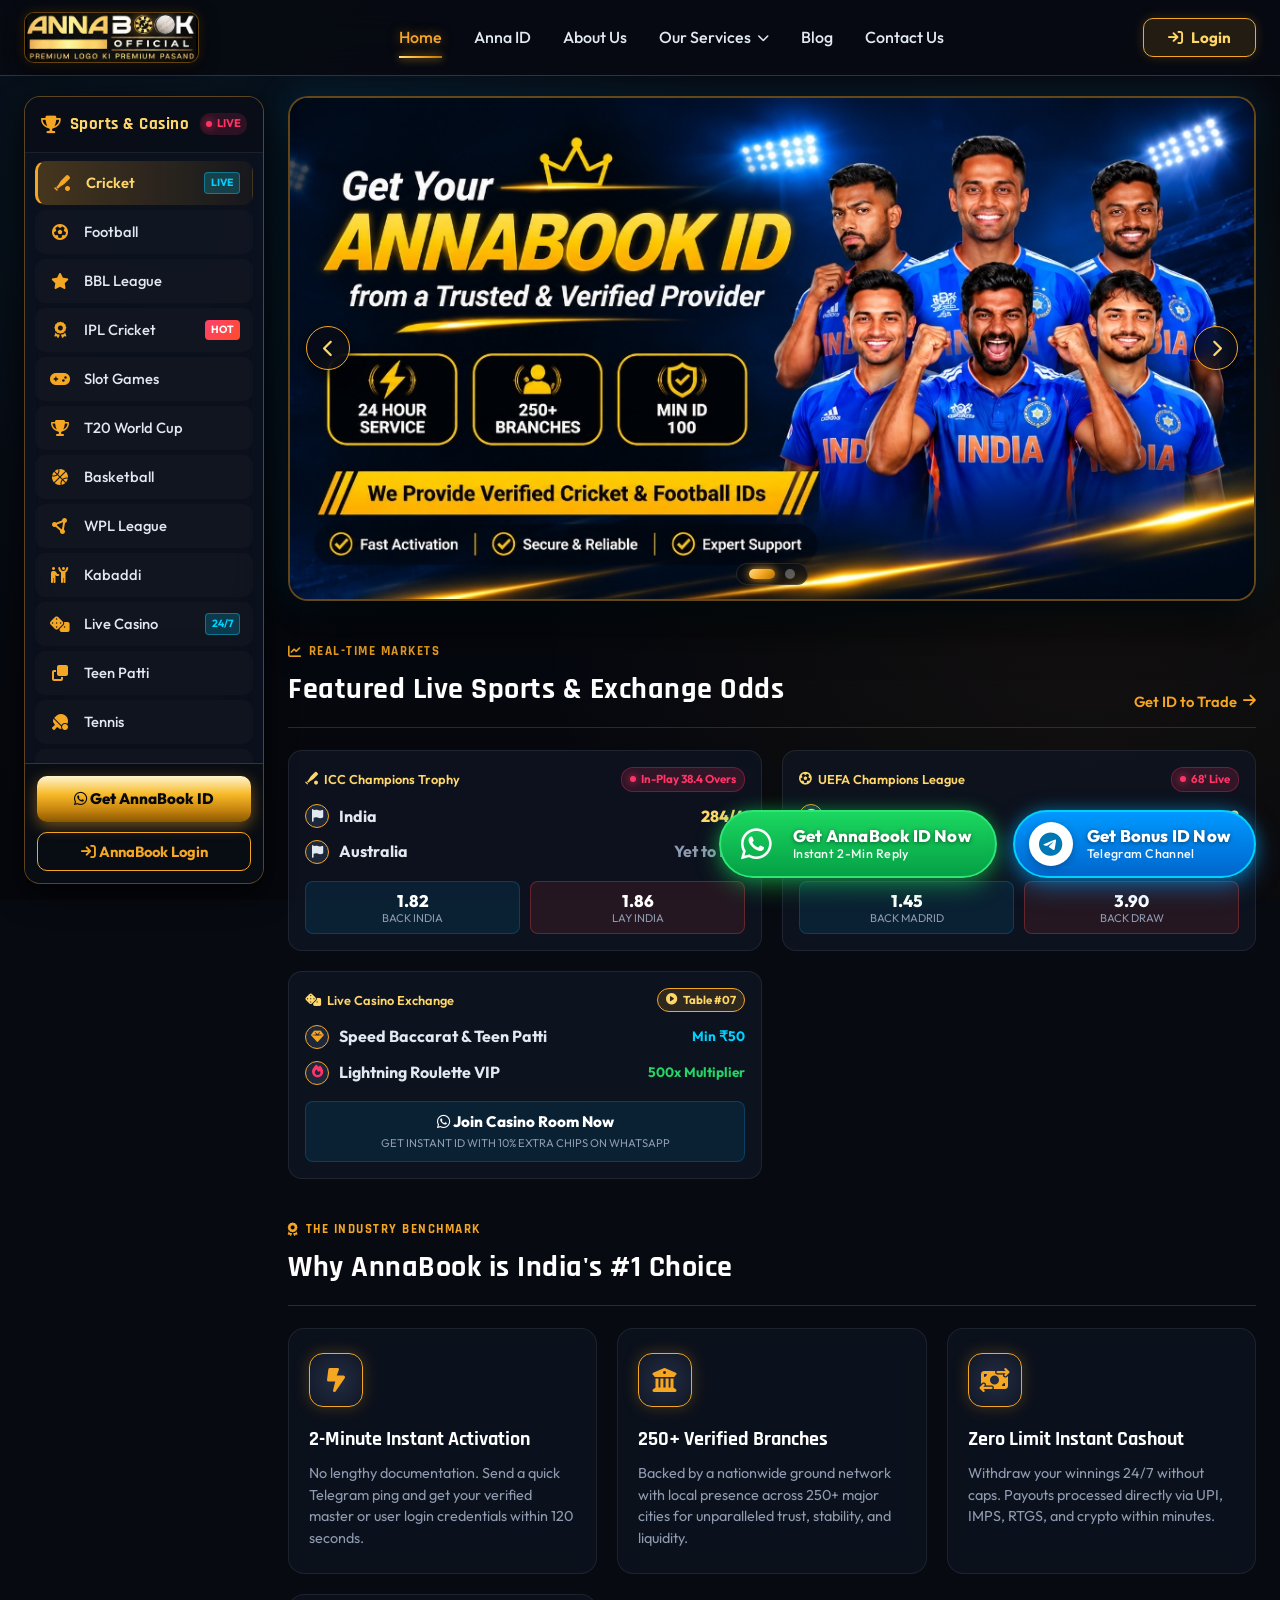
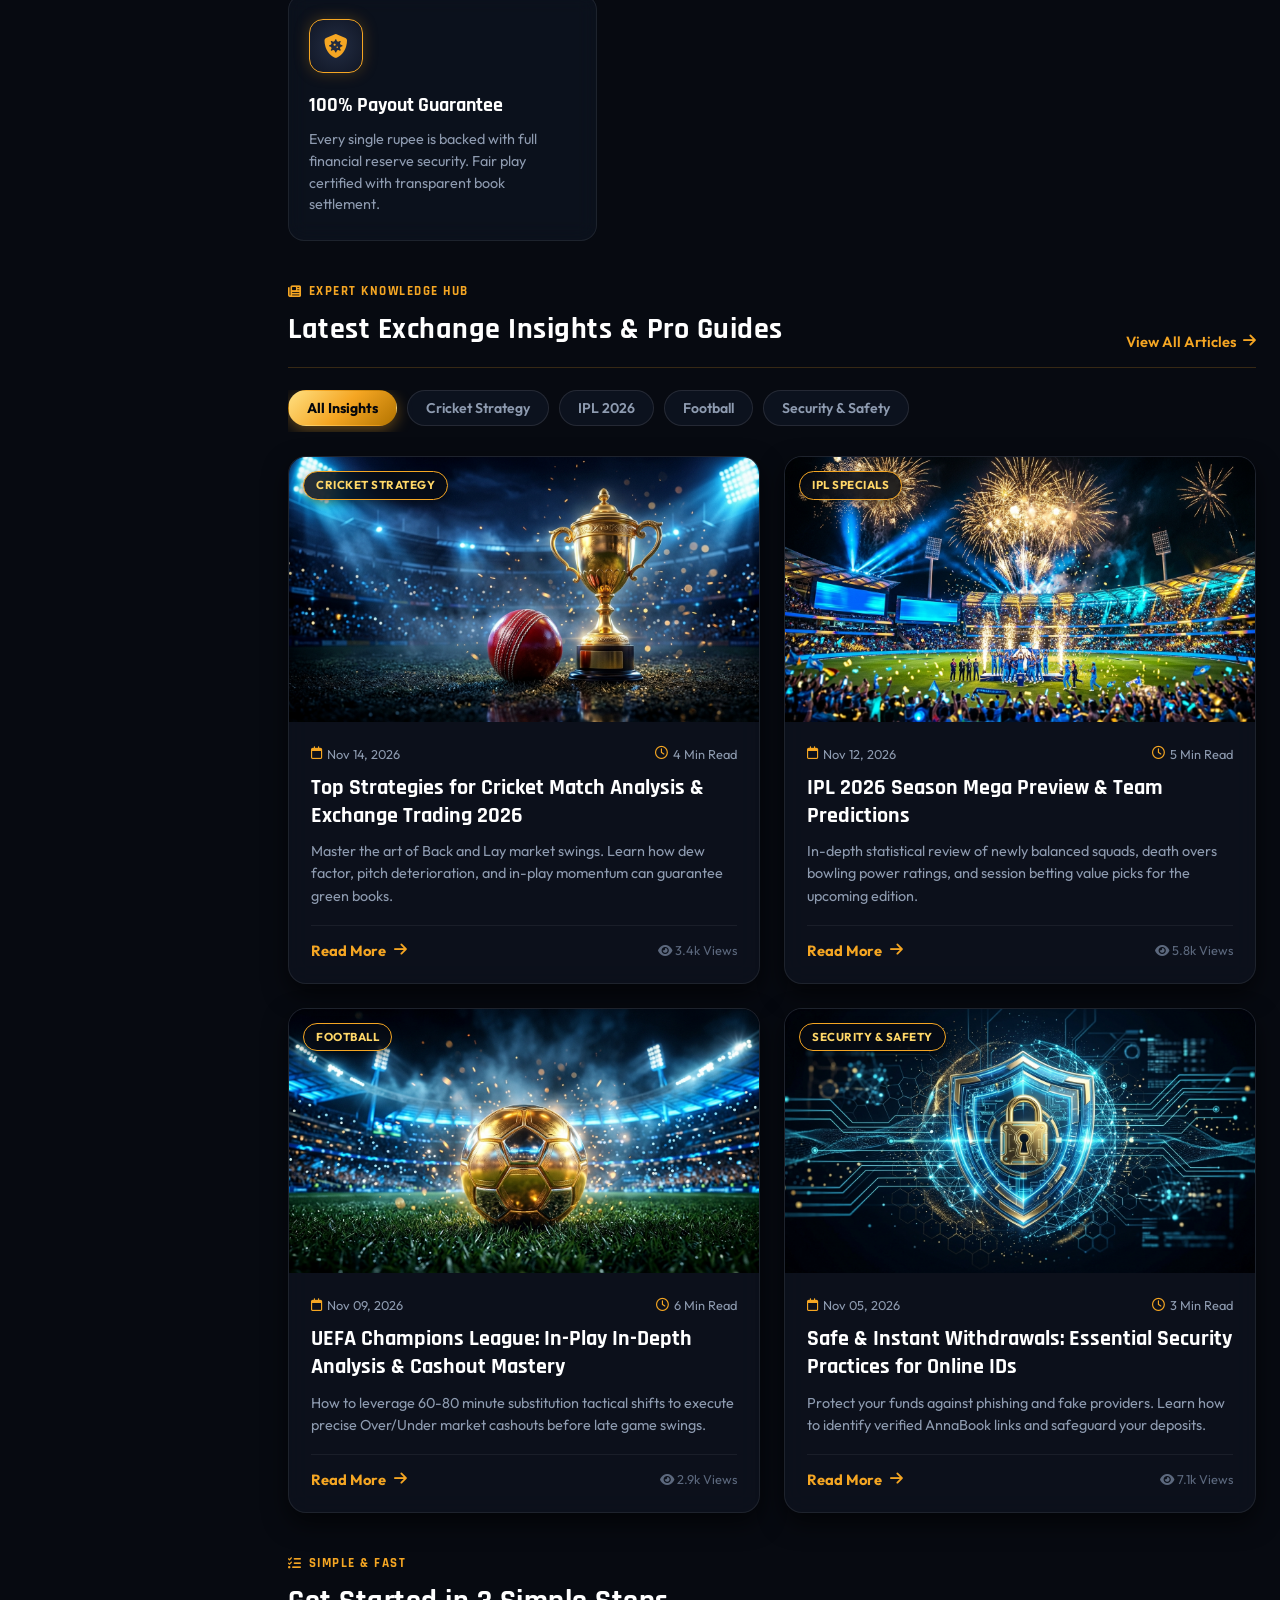
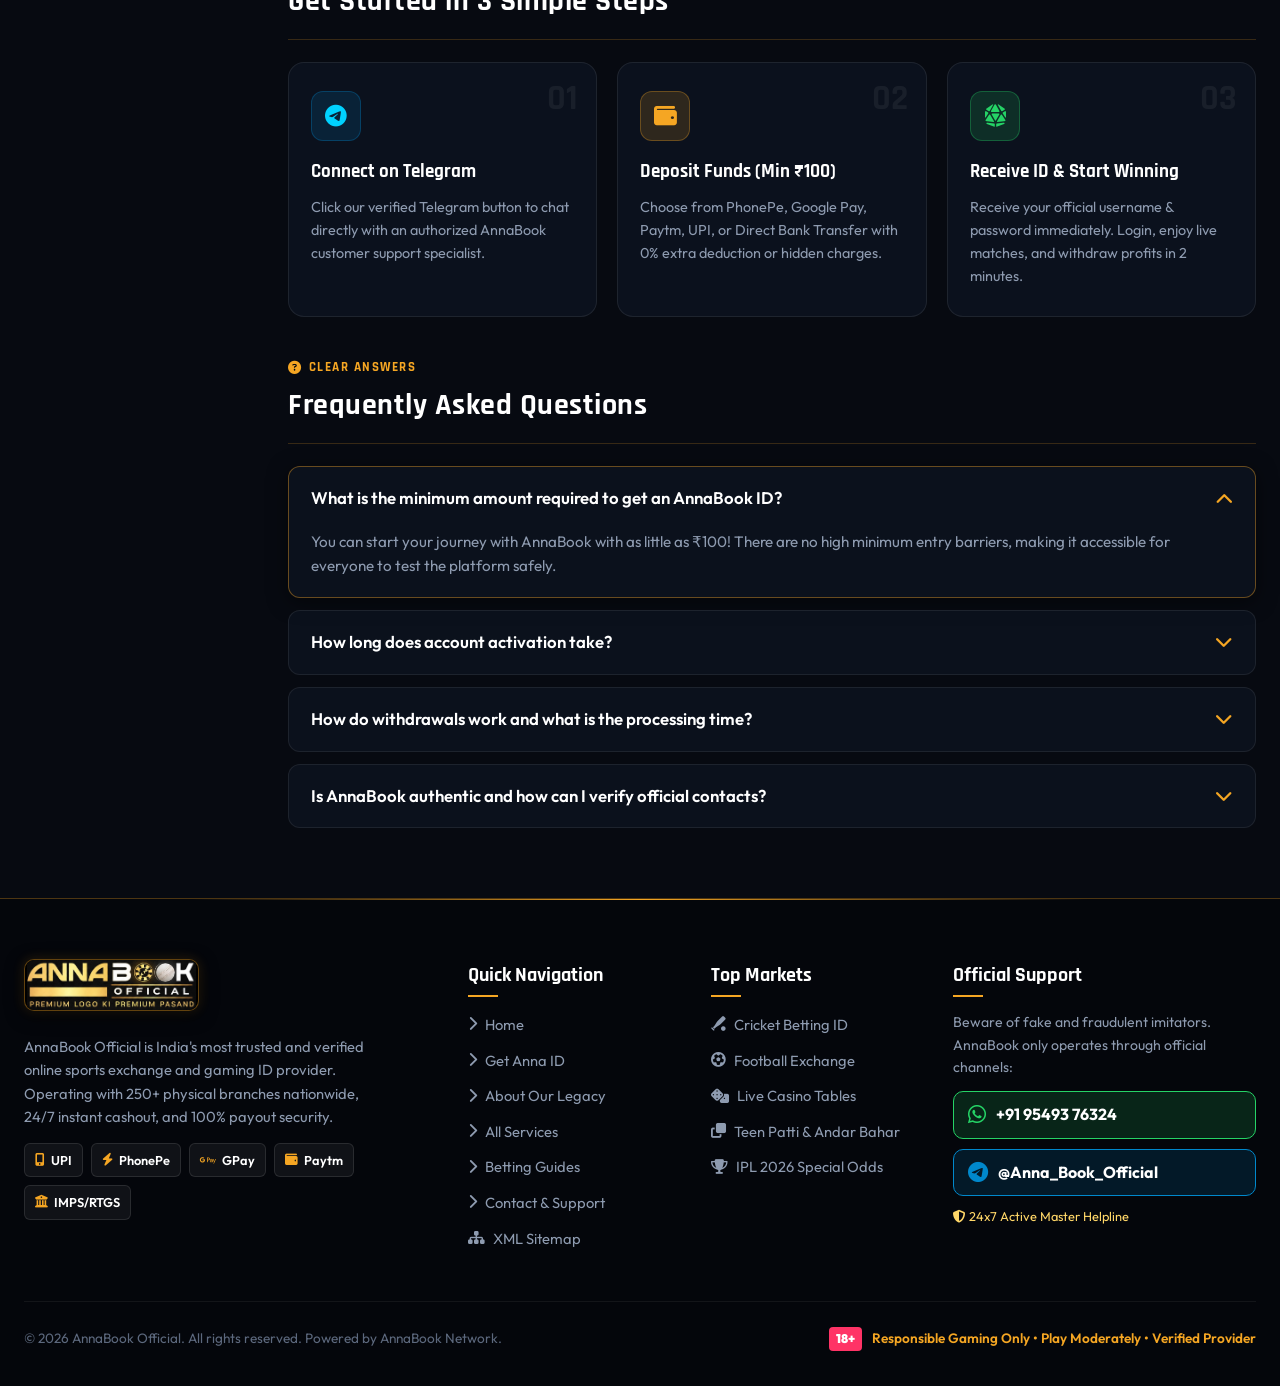
==== commit 7580743f: "Update hero CTA to Create AnnaBook ID on WhatsApp and link Get AnnaBook ID buttons to WhatsApp numbe" ====
--- a/index.html
+++ b/index.html
@@ -198,8 +198,8 @@
 
       <!-- Fixed Bottom Buttons in Sidebar -->
       <div class="sidebar-fixed-bottom">
-        <a href="https://t.me/Anna_Book_Official" target="_blank" rel="noopener noreferrer" class="btn-sidebar-get-id">
-          <i class="fa-solid fa-bolt"></i> Get AnnaBook ID
+        <a href="https://wa.me/919549376324" target="_blank" rel="noopener noreferrer" class="btn-sidebar-get-id" style="text-decoration:none;">
+          <i class="fa-brands fa-whatsapp"></i> Get AnnaBook ID
         </a>
         <button type="button" class="btn-sidebar-login" onclick="openLoginModal()">
           <i class="fa-solid fa-arrow-right-to-bracket"></i> AnnaBook Login
@@ -788,9 +788,9 @@
               </div>
             </div>
             <div class="odds-boxes-wrap">
-              <a href="https://t.me/Anna_Book_Official" target="_blank" rel="noopener noreferrer" class="odd-btn" style="grid-column: span 2; text-decoration:none;">
-                <span class="odd-rate" style="font-size:0.95rem;">Join Casino Room Now</span>
-                <span class="odd-type">Get Instant ID with 10% Extra Chips</span>
+              <a href="https://wa.me/919549376324" target="_blank" rel="noopener noreferrer" class="odd-btn" style="grid-column: span 2; text-decoration:none;">
+                <span class="odd-rate" style="font-size:0.95rem;"><i class="fa-brands fa-whatsapp"></i> Join Casino Room Now</span>
+                <span class="odd-type">Get Instant ID with 10% Extra Chips on WhatsApp</span>
               </a>
             </div>
           </div>
@@ -1094,8 +1094,8 @@
       <div id="modalBlogBody" style="color:var(--text-light); font-size:0.98rem; line-height:1.7; margin-bottom:24px;"></div>
       <div style="border-top:1px solid rgba(255,255,255,0.08); padding-top:18px; display:flex; align-items:center; justify-content:space-between; flex-wrap:wrap; gap:12px;">
         <span style="color:var(--text-muted); font-size:0.88rem;">Ready to trade with high liquidity?</span>
-        <a href="https://t.me/Anna_Book_Official" target="_blank" rel="noopener noreferrer" class="btn-sidebar-get-id" style="padding:8px 20px; font-size:0.9rem;">
-          <i class="fa-brands fa-telegram"></i> Get Verified ID Now
+        <a href="https://wa.me/919549376324" target="_blank" rel="noopener noreferrer" class="btn-sidebar-get-id" style="padding:8px 20px; font-size:0.9rem; text-decoration:none;">
+          <i class="fa-brands fa-whatsapp"></i> Get AnnaBook ID on WhatsApp
         </a>
       </div>
     </div>
@@ -1131,7 +1131,7 @@
       </form>
 
       <div style="margin-top:20px; text-align:center; font-size:0.85rem; color:var(--text-muted);">
-        Don't have an ID yet? <a href="https://t.me/Anna_Book_Official" target="_blank" rel="noopener noreferrer" style="color:var(--gold-primary); font-weight:700;">Get Instant ID on Telegram</a>
+        Don't have an ID yet? <a href="https://wa.me/919549376324" target="_blank" rel="noopener noreferrer" style="color:var(--gold-primary); font-weight:700;">Get Instant ID on WhatsApp</a>
       </div>
     </div>
   </div>
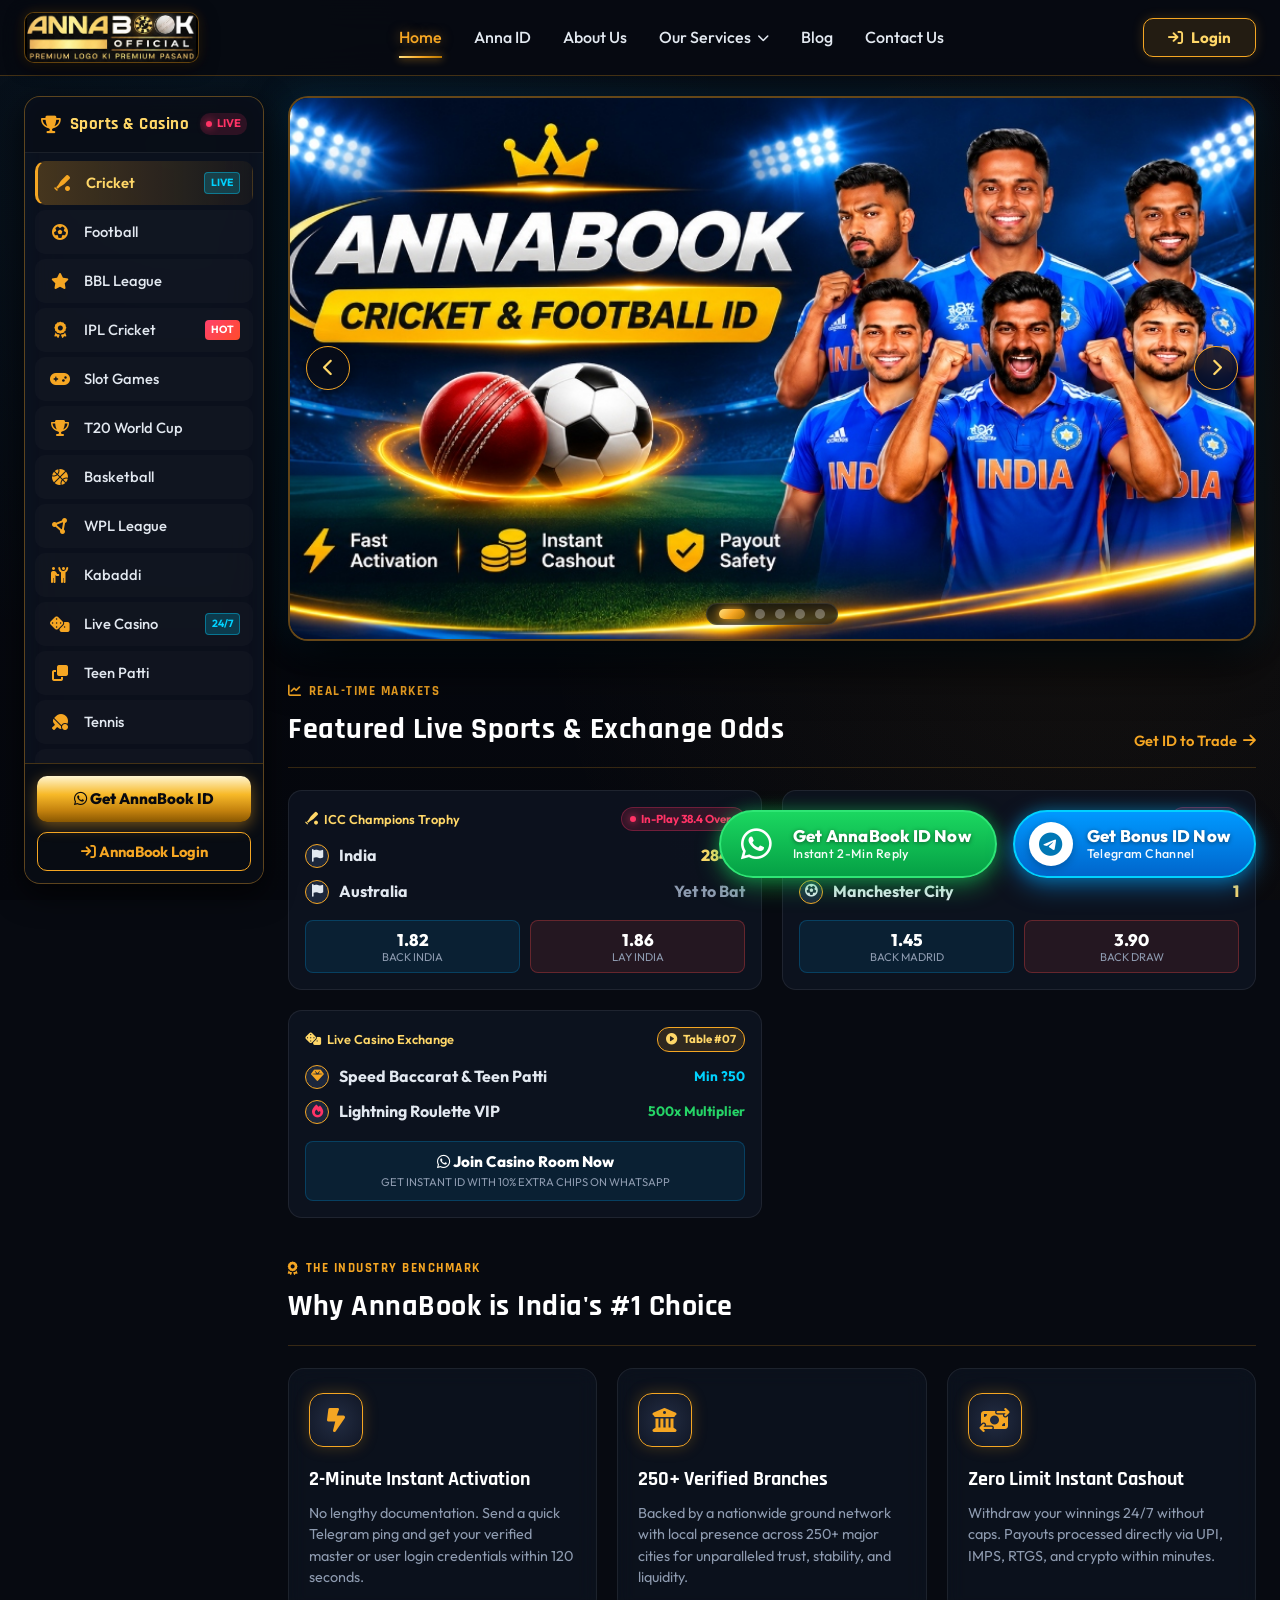
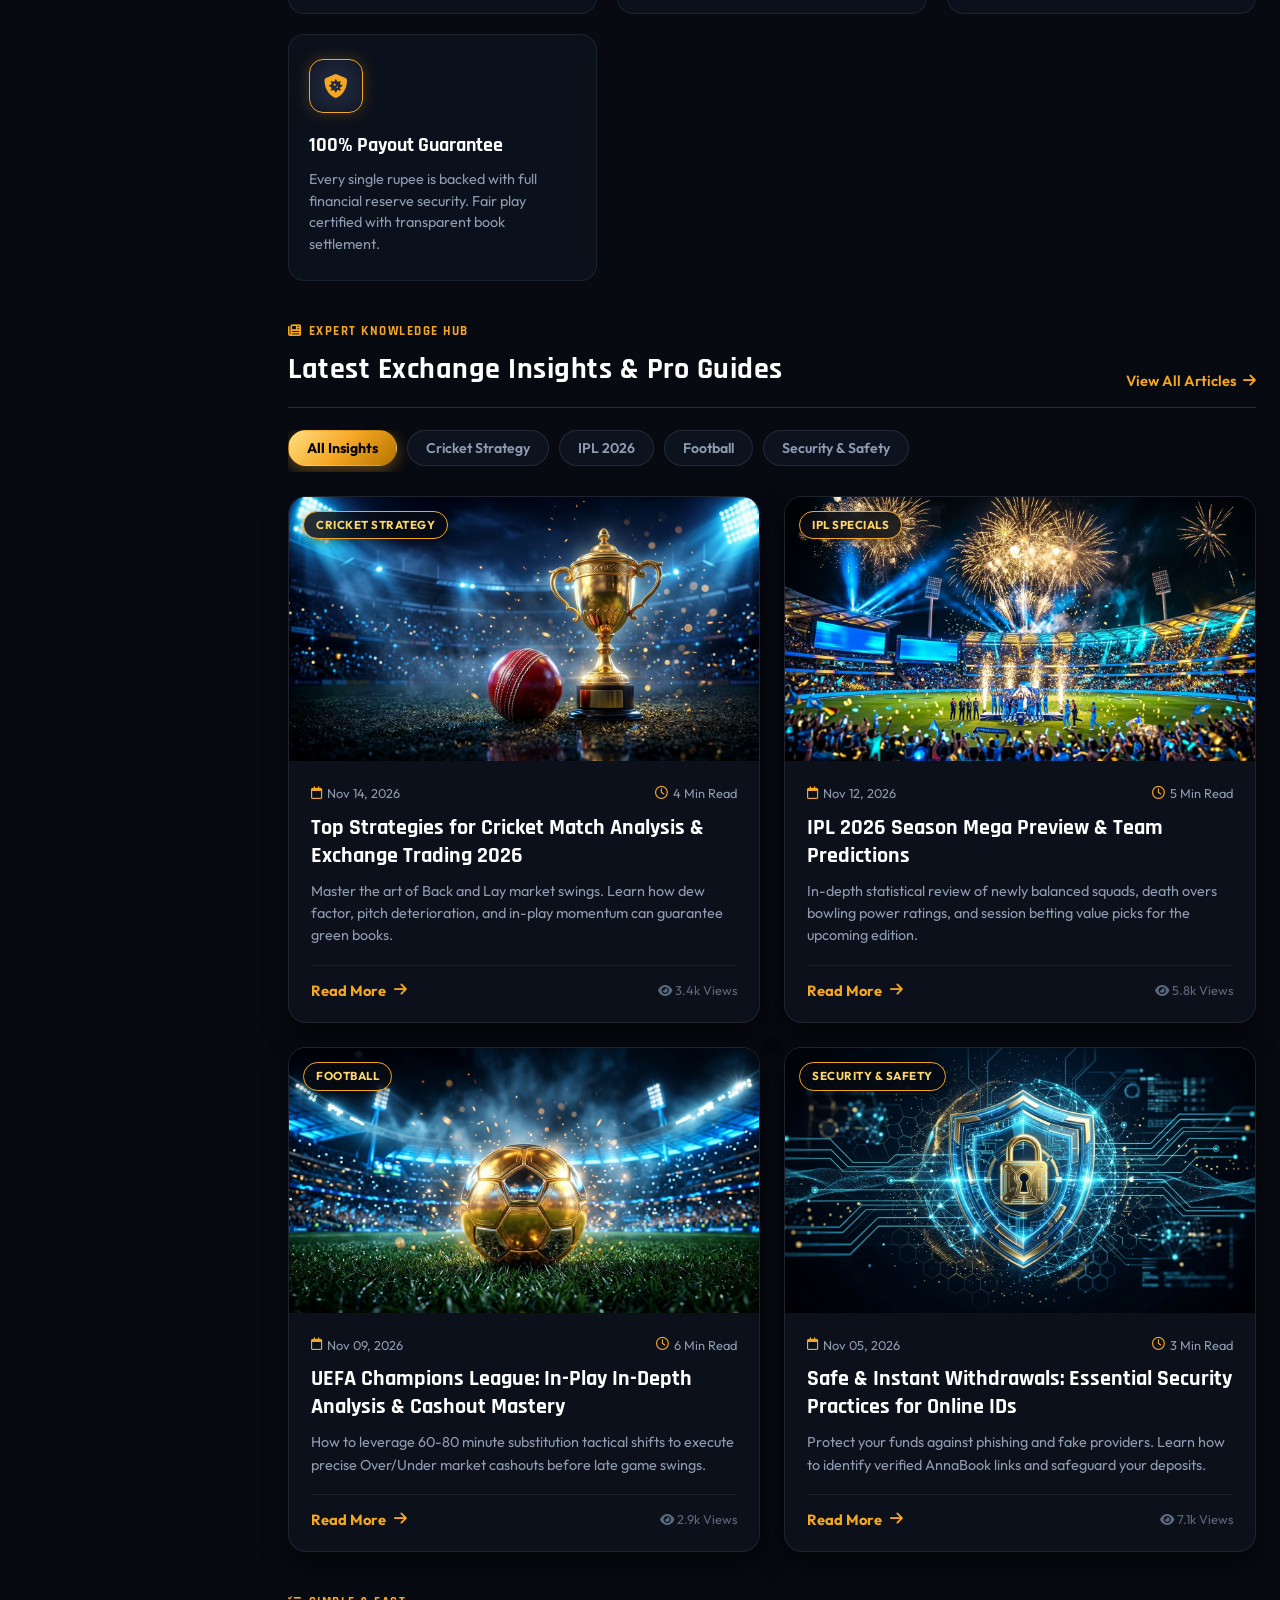
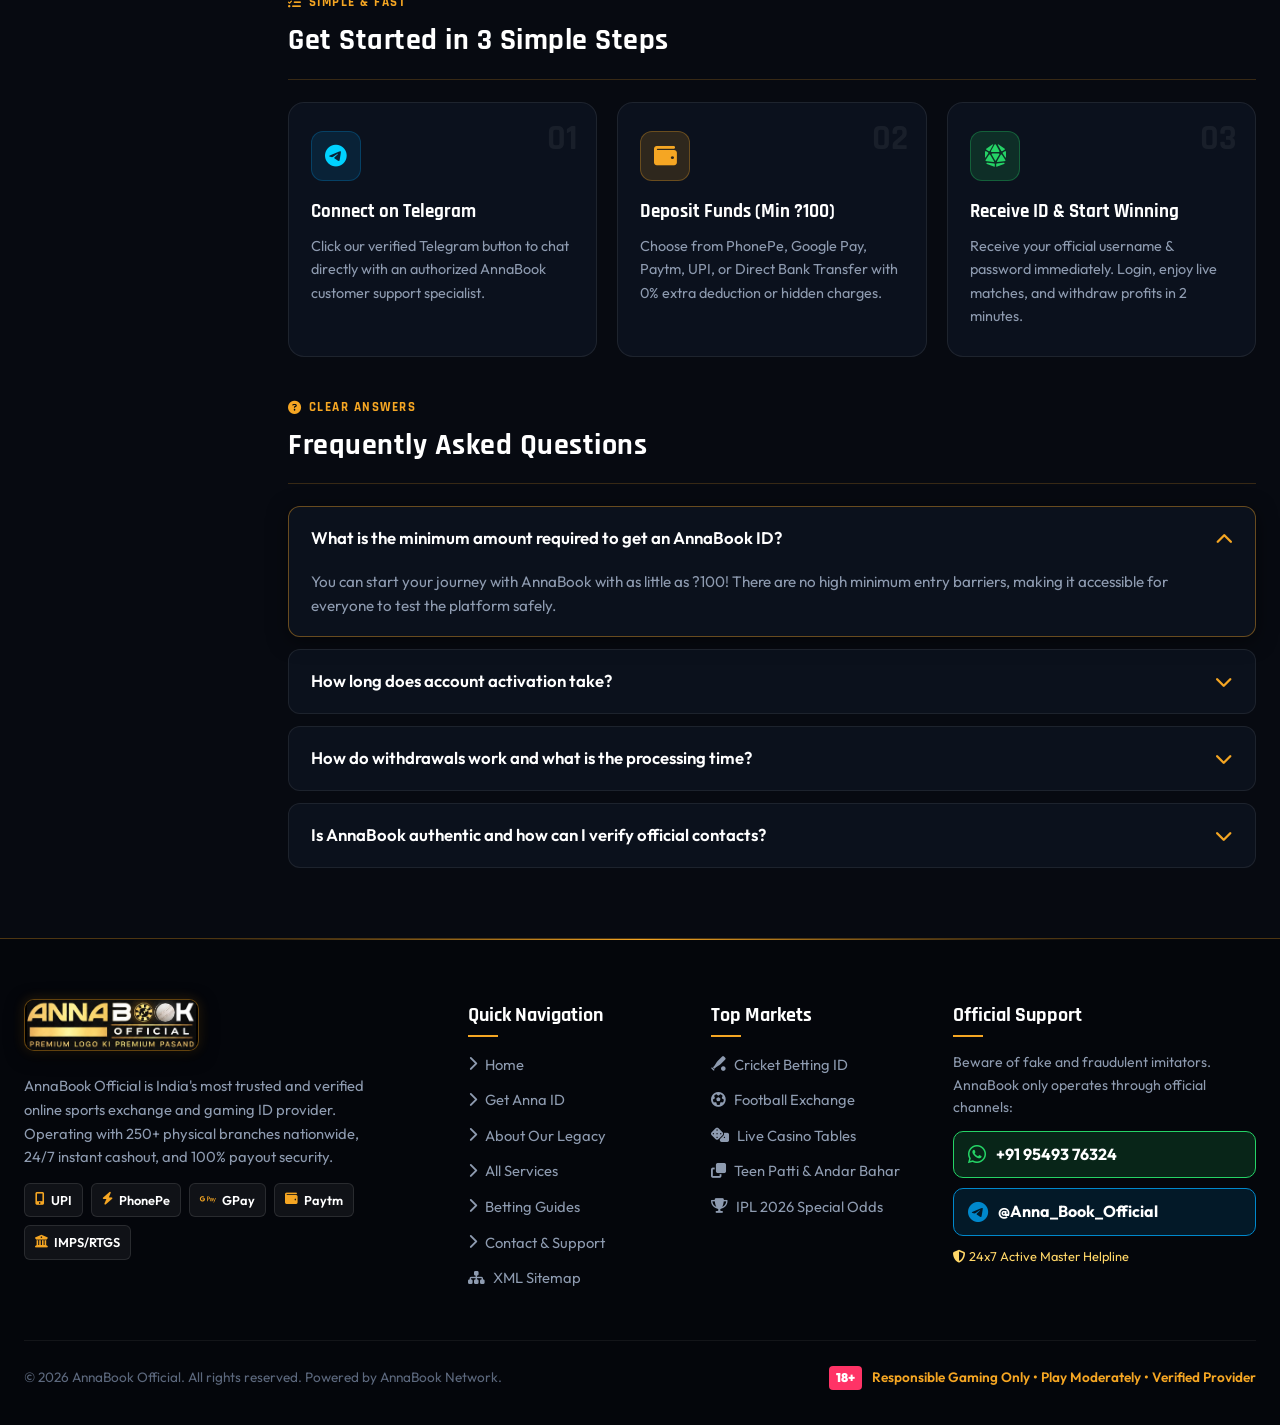
==== commit f9432247: "Update Home Page hero slider with 5 user banners (5s infinite rotation) and pre-fill WhatsApp messag" ====
--- a/index.html
+++ b/index.html
@@ -1,4 +1,4 @@
-﻿<!DOCTYPE html>
+<!DOCTYPE html>
 <html lang="en">
 <head>
   <meta charset="UTF-8">
@@ -198,7 +198,7 @@
 
       <!-- Fixed Bottom Buttons in Sidebar -->
       <div class="sidebar-fixed-bottom">
-        <a href="https://wa.me/919549376324" target="_blank" rel="noopener noreferrer" class="btn-sidebar-get-id" style="text-decoration:none;">
+        <a href="https://wa.me/919549376324?text=hello%20AnnaBook%2C%20i%20want%20to%20get%20my%20betting%20ID%20now" target="_blank" rel="noopener noreferrer" class="btn-sidebar-get-id" style="text-decoration:none;">
           <i class="fa-brands fa-whatsapp"></i> Get AnnaBook ID
         </a>
         <button type="button" class="btn-sidebar-login" onclick="openLoginModal()">
@@ -210,461 +210,29 @@
     <!-- Main Content Right Area -->
     <section class="main-content-flow">
 
-      <!-- Hero Section Dynamic Sports Slider (2 Slides per category, remaining hidden until selected) -->
+      <!-- Hero Section 5-Banner Image Slider (Exclusively on Home Page) -->
       <div class="hero-slider-section">
         <div class="slider-container">
-          
-          <!-- ==================== 1. CRICKET ==================== -->
-          <div class="category-slide-group active" data-category="cricket">
-            <!-- Slide 1: Official Indian Team Cricket Banner -->
-            <div class="slider-slide active">
-              <img src="assets/images/hero-cricket.jpg" alt="Get Your AnnaBook Cricket ID" class="slider-banner-img">
-            </div>
-            <!-- Slide 2: Cricket Interactive ID & Stat Slide -->
-            <div class="slider-slide slide-themed slide-cricket-theme">
-              <div class="slide-content-wrapper">
-                <div class="crown-badge-wrapper">
-                  <i class="fa-solid fa-crown crown-icon"></i>
-                </div>
-                <div class="hero-super-title">India's #1 Trusted Exchange</div>
-                <h2 class="hero-main-title">ANNABOOK CRICKET ID</h2>
-                <div class="hero-sub-title">Live Ball-by-Ball Match Odds, Fancy &amp; Session Bets</div>
-                <div class="hero-stats-row">
-                  <div class="hero-stat-card">
-                    <i class="fa-solid fa-bolt hero-stat-icon"></i>
-                    <div class="hero-stat-title">24 HOUR</div>
-                    <div class="hero-stat-subtitle">SERVICE</div>
-                  </div>
-                  <div class="hero-stat-card">
-                    <i class="fa-solid fa-users hero-stat-icon"></i>
-                    <div class="hero-stat-title">250+</div>
-                    <div class="hero-stat-subtitle">BRANCHES</div>
-                  </div>
-                  <div class="hero-stat-card">
-                    <i class="fa-solid fa-shield-halved hero-stat-icon"></i>
-                    <div class="hero-stat-title">MIN ID</div>
-                    <div class="hero-stat-subtitle">100</div>
-                  </div>
-                </div>
-                <div class="hero-ribbon-bar">
-                  <span class="slashes">///</span>
-                  <span>We Provide Verified Cricket &amp; Exchange IDs</span>
-                  <span class="slashes">///</span>
-                </div>
-                <div class="hero-features-row">
-                  <div class="hero-feature-item"><i class="fa-regular fa-circle-check"></i> Fast Activation</div>
-                  <div class="hero-feature-item"><i class="fa-regular fa-circle-check"></i> 2-Min Instant Cashout</div>
-                  <div class="hero-feature-item"><i class="fa-regular fa-circle-check"></i> 100% Payout Safety</div>
-                </div>
-              </div>
-            </div>
-          </div>
-
-          <!-- ==================== 2. FOOTBALL ==================== -->
-          <div class="category-slide-group" data-category="football">
-            <!-- Slide 1: Football Action Visual Banner -->
-            <div class="slider-slide slide-visual-banner slide-football-theme active">
-              <div class="slide-content-wrapper">
-                <span class="slide-category-tag live"><i class="fa-solid fa-circle"></i> UEFA &amp; Premier League</span>
-                <div class="hero-super-title">Global Football Exchange</div>
-                <h2 class="hero-main-title">FOOTBALL BETTING ID</h2>
-                <div class="hero-sub-title">Premier League, Champions League, La Liga &amp; World Cup Live Rates</div>
-                <div class="hero-ribbon-bar">
-                  <span class="slashes">///</span>
-                  <span>500+ Live Football Markets • High Odds Guarantee</span>
-                  <span class="slashes">///</span>
-                </div>
-                <div class="hero-features-row">
-                  <div class="hero-feature-item"><i class="fa-regular fa-circle-check"></i> 90-Min Live Cashout</div>
-                  <div class="hero-feature-item"><i class="fa-regular fa-circle-check"></i> Over/Under &amp; Handicap</div>
-                  <div class="hero-feature-item"><i class="fa-regular fa-circle-check"></i> Real-Time Stats</div>
-                </div>
-              </div>
-              <div class="slide-visual-graphic">
-                <div class="graphic-glow-circle"></div>
-                <i class="fa-solid fa-futbol graphic-main-icon"></i>
-              </div>
-            </div>
-          </div>
-
-          <!-- ==================== 3. BBL LEAGUE ==================== -->
-          <div class="category-slide-group" data-category="bbl">
-            <!-- Slide 1: BBL Visual Banner -->
-            <div class="slider-slide slide-visual-banner slide-bbl-theme active">
-              <div class="slide-content-wrapper">
-                <span class="slide-category-tag hot"><i class="fa-solid fa-fire"></i> KFC BBL 2026</span>
-                <div class="hero-super-title">Big Bash League Season 2026</div>
-                <h2 class="hero-main-title">BBL BETTING ID</h2>
-                <div class="hero-sub-title">Perth Scorchers, Sydney Sixers, Melbourne Stars &amp; Heat Live Odds</div>
-                <div class="hero-ribbon-bar">
-                  <span class="slashes">///</span>
-                  <span>Super Over, Power Surge &amp; Player Performance Fancy</span>
-                  <span class="slashes">///</span>
-                </div>
-                <div class="hero-features-row">
-                  <div class="hero-feature-item"><i class="fa-regular fa-circle-check"></i> Ball-by-Ball Live Rates</div>
-                  <div class="hero-feature-item"><i class="fa-regular fa-circle-check"></i> Australian Stadium Feeds</div>
-                  <div class="hero-feature-item"><i class="fa-regular fa-circle-check"></i> 2-Min Fast Cashout</div>
-                </div>
-              </div>
-              <div class="slide-visual-graphic">
-                <div class="graphic-glow-circle"></div>
-                <i class="fa-solid fa-star graphic-main-icon"></i>
-              </div>
-            </div>
-          </div>
-
-          <!-- ==================== 4. IPL CRICKET ==================== -->
-          <div class="category-slide-group" data-category="ipl">
-            <!-- Slide 1: IPL Visual Banner -->
-            <div class="slider-slide slide-visual-banner slide-ipl-theme active">
-              <div class="slide-content-wrapper">
-                <span class="slide-category-tag live"><i class="fa-solid fa-trophy"></i> TATA IPL 2026</span>
-                <div class="hero-super-title">India Ka Apna Mega Tyohar</div>
-                <h2 class="hero-main-title">IPL 2026 CRICKET ID</h2>
-                <div class="hero-sub-title">CSK, MI, RCB, KKR, GT, RR &amp; SRH Live Match Exchange Rates</div>
-                <div class="hero-ribbon-bar">
-                  <span class="slashes">///</span>
-                  <span>Highest Match Odds, 6-Over Session &amp; Lambi Pari Bets</span>
-                  <span class="slashes">///</span>
-                </div>
-                <div class="hero-features-row">
-                  <div class="hero-feature-item"><i class="fa-regular fa-circle-check"></i> 74 IPL Matches Covered</div>
-                  <div class="hero-feature-item"><i class="fa-regular fa-circle-check"></i> VIP Fancy Markets</div>
-                  <div class="hero-feature-item"><i class="fa-regular fa-circle-check"></i> Direct UPI Instant Payout</div>
-                </div>
-              </div>
-              <div class="slide-visual-graphic">
-                <div class="graphic-glow-circle"></div>
-                <i class="fa-solid fa-award graphic-main-icon"></i>
-              </div>
-            </div>
-          </div>
-
-          <!-- ==================== 5. SLOT GAMES ==================== -->
-          <div class="category-slide-group" data-category="slots">
-            <!-- Slide 1: Slots Visual Banner -->
-            <div class="slider-slide slide-visual-banner slide-slots-theme active">
-              <div class="slide-content-wrapper">
-                <span class="slide-category-tag hot"><i class="fa-solid fa-gamepad"></i> 5000+ Premium Slots</span>
-                <div class="hero-super-title">Megaways, Crash Games &amp; Jackpots</div>
-                <h2 class="hero-main-title">SLOT GAMES ID</h2>
-                <div class="hero-sub-title">Gates of Olympus, Sweet Bonanza, Aviator &amp; Big Bass Splash</div>
-                <div class="hero-ribbon-bar">
-                  <span class="slashes">///</span>
-                  <span>Up to 98.8% RTP • Instant Auto-Cashout on Mega Wins</span>
-                  <span class="slashes">///</span>
-                </div>
-                <div class="hero-features-row">
-                  <div class="hero-feature-item"><i class="fa-regular fa-circle-check"></i> Pragmatic Play &amp; Spribe</div>
-                  <div class="hero-feature-item"><i class="fa-regular fa-circle-check"></i> Free Spins &amp; Multipliers</div>
-                  <div class="hero-feature-item"><i class="fa-regular fa-circle-check"></i> Min Spin ₹10</div>
-                </div>
-              </div>
-              <div class="slide-visual-graphic">
-                <div class="graphic-glow-circle"></div>
-                <i class="fa-solid fa-gem graphic-main-icon"></i>
-              </div>
-            </div>
-          </div>
-
-          <!-- ==================== 6. T20 WORLD CUP ==================== -->
-          <div class="category-slide-group" data-category="t20">
-            <!-- Slide 1: T20 World Cup Visual Banner -->
-            <div class="slider-slide slide-visual-banner slide-t20-theme active">
-              <div class="slide-content-wrapper">
-                <span class="slide-category-tag live"><i class="fa-solid fa-globe"></i> ICC Men's T20 World Cup</span>
-                <div class="hero-super-title">International Cricket Extravaganza</div>
-                <h2 class="hero-main-title">T20 WORLD CUP ID</h2>
-                <div class="hero-sub-title">India vs Pakistan, Australia, England &amp; South Africa Live Odds</div>
-                <div class="hero-ribbon-bar">
-                  <span class="slashes">///</span>
-                  <span>Match Winner, Top Batsman, Most Sixes &amp; Over-by-Over</span>
-                  <span class="slashes">///</span>
-                </div>
-                <div class="hero-features-row">
-                  <div class="hero-feature-item"><i class="fa-regular fa-circle-check"></i> Ball-by-Ball Live Rates</div>
-                  <div class="hero-feature-item"><i class="fa-regular fa-circle-check"></i> Super 8 &amp; Knockouts</div>
-                  <div class="hero-feature-item"><i class="fa-regular fa-circle-check"></i> Instant Winnings Transfer</div>
-                </div>
-              </div>
-              <div class="slide-visual-graphic">
-                <div class="graphic-glow-circle"></div>
-                <i class="fa-solid fa-trophy graphic-main-icon"></i>
-              </div>
-            </div>
-          </div>
-
-          <!-- ==================== 7. BASKETBALL ==================== -->
-          <div class="category-slide-group" data-category="basketball">
-            <!-- Slide 1: Basketball Visual Banner -->
-            <div class="slider-slide slide-visual-banner slide-basketball-theme active">
-              <div class="slide-content-wrapper">
-                <span class="slide-category-tag live"><i class="fa-solid fa-basketball"></i> NBA &amp; EuroLeague</span>
-                <div class="hero-super-title">Fast-Paced Hardwood Action</div>
-                <h2 class="hero-main-title">BASKETBALL BETTING ID</h2>
-                <div class="hero-sub-title">Lakers, Celtics, Warriors, EuroLeague &amp; FIBA Live Spread Rates</div>
-                <div class="hero-ribbon-bar">
-                  <span class="slashes">///</span>
-                  <span>Point Spread, Over/Under &amp; Quarter-by-Quarter Live Bets</span>
-                  <span class="slashes">///</span>
-                </div>
-                <div class="hero-features-row">
-                  <div class="hero-feature-item"><i class="fa-regular fa-circle-check"></i> NBA Regular &amp; Playoffs</div>
-                  <div class="hero-feature-item"><i class="fa-regular fa-circle-check"></i> Player Points Props</div>
-                  <div class="hero-feature-item"><i class="fa-regular fa-circle-check"></i> Halftime Fast Settle</div>
-                </div>
-              </div>
-              <div class="slide-visual-graphic">
-                <div class="graphic-glow-circle"></div>
-                <i class="fa-solid fa-basketball graphic-main-icon"></i>
-              </div>
-            </div>
-          </div>
-
-          <!-- ==================== 8. WPL LEAGUE ==================== -->
-          <div class="category-slide-group" data-category="wpl">
-            <!-- Slide 1: WPL Visual Banner -->
-            <div class="slider-slide slide-visual-banner slide-wpl-theme active">
-              <div class="slide-content-wrapper">
-                <span class="slide-category-tag hot"><i class="fa-solid fa-circle-nodes"></i> TATA WPL 2026</span>
-                <div class="hero-super-title">Women's Premier League Special</div>
-                <h2 class="hero-main-title">WPL BETTING ID</h2>
-                <div class="hero-sub-title">Mumbai Indians, DC, RCB, UP Warriorz &amp; Gujarat Giants Odds</div>
-                <div class="hero-ribbon-bar">
-                  <span class="slashes">///</span>
-                  <span>Exclusive Women's T20 Exchange Odds &amp; Session Betting</span>
-                  <span class="slashes">///</span>
-                </div>
-                <div class="hero-features-row">
-                  <div class="hero-feature-item"><i class="fa-regular fa-circle-check"></i> Ball-to-Ball Tracking</div>
-                  <div class="hero-feature-item"><i class="fa-regular fa-circle-check"></i> Top Wicket &amp; Run Fancy</div>
-                  <div class="hero-feature-item"><i class="fa-regular fa-circle-check"></i> Instant 2-Min Payout</div>
-                </div>
-              </div>
-              <div class="slide-visual-graphic">
-                <div class="graphic-glow-circle"></div>
-                <i class="fa-solid fa-crown graphic-main-icon"></i>
-              </div>
-            </div>
-          </div>
-
-          <!-- ==================== 9. KABADDI ==================== -->
-          <div class="category-slide-group" data-category="kabaddi">
-            <!-- Slide 1: Kabaddi Visual Banner -->
-            <div class="slider-slide slide-visual-banner slide-kabaddi-theme active">
-              <div class="slide-content-wrapper">
-                <span class="slide-category-tag live"><i class="fa-solid fa-people-robbery"></i> Pro Kabaddi League</span>
-                <div class="hero-super-title">Desh Ka Khel, Live Exchange Par</div>
-                <h2 class="hero-main-title">KABADDI BETTING ID</h2>
-                <div class="hero-sub-title">Patna Pirates, Puneri Paltan, Jaipur Pink Panthers &amp; Telugu Titans</div>
-                <div class="hero-ribbon-bar">
-                  <span class="slashes">///</span>
-                  <span>Super Raid, High 5, Tackle Points &amp; Full Match Odds</span>
-                  <span class="slashes">///</span>
-                </div>
-                <div class="hero-features-row">
-                  <div class="hero-feature-item"><i class="fa-regular fa-circle-check"></i> Live Raid-by-Raid Odds</div>
-                  <div class="hero-feature-item"><i class="fa-regular fa-circle-check"></i> Real-Time Player Points</div>
-                  <div class="hero-feature-item"><i class="fa-regular fa-circle-check"></i> Zero Deduction on Win</div>
-                </div>
-              </div>
-              <div class="slide-visual-graphic">
-                <div class="graphic-glow-circle"></div>
-                <i class="fa-solid fa-hand-fist graphic-main-icon"></i>
-              </div>
-            </div>
-          </div>
-
-          <!-- ==================== 10. LIVE CASINO ==================== -->
-          <div class="category-slide-group" data-category="casino">
-            <!-- Slide 1: Live Casino Visual Banner -->
-            <div class="slider-slide slide-visual-banner slide-casino-theme active">
-              <div class="slide-content-wrapper">
-                <span class="slide-category-tag live"><i class="fa-solid fa-dice"></i> 24/7 Live Tables</span>
-                <div class="hero-super-title">Real Live Dealer Tables</div>
-                <h2 class="hero-main-title">LIVE CASINO ID</h2>
-                <div class="hero-sub-title">Lightning Roulette, Speed Baccarat, Infinite Blackjack &amp; Dragon Tiger</div>
-                <div class="hero-ribbon-bar">
-                  <span class="slashes">///</span>
-                  <span>1000+ HD Live Tables • Real Human Dealers 24/7</span>
-                  <span class="slashes">///</span>
-                </div>
-                <div class="hero-features-row">
-                  <div class="hero-feature-item"><i class="fa-regular fa-circle-check"></i> Evolution &amp; Ezugi Tables</div>
-                  <div class="hero-feature-item"><i class="fa-regular fa-circle-check"></i> Hindi Speaking Dealers</div>
-                  <div class="hero-feature-item"><i class="fa-regular fa-circle-check"></i> High Roller VIP Stakes</div>
-                </div>
-              </div>
-              <div class="slide-visual-graphic">
-                <div class="graphic-glow-circle"></div>
-                <i class="fa-solid fa-dice graphic-main-icon"></i>
-              </div>
-            </div>
-          </div>
-
-          <!-- ==================== 11. TEEN PATTI ==================== -->
-          <div class="category-slide-group" data-category="teenpatti">
-            <!-- Slide 1: Teen Patti Visual Banner -->
-            <div class="slider-slide slide-visual-banner slide-teenpatti-theme active">
-              <div class="slide-content-wrapper">
-                <span class="slide-category-tag hot"><i class="fa-solid fa-clone"></i> Desi Card Gaming</span>
-                <div class="hero-super-title">Royal 3 Patti &amp; Andar Bahar</div>
-                <h2 class="hero-main-title">TEEN PATTI BETTING ID</h2>
-                <div class="hero-sub-title">Classic Teen Patti, Muflis, AK47, Joker &amp; Live Andar Bahar</div>
-                <div class="hero-ribbon-bar">
-                  <span class="slashes">///</span>
-                  <span>Private VIP Tables • Direct Dealer Interaction • Fast Rounds</span>
-                  <span class="slashes">///</span>
-                </div>
-                <div class="hero-features-row">
-                  <div class="hero-feature-item"><i class="fa-regular fa-circle-check"></i> 100% Real Players</div>
-                  <div class="hero-feature-item"><i class="fa-regular fa-circle-check"></i> 30-Second Fast Rounds</div>
-                  <div class="hero-feature-item"><i class="fa-regular fa-circle-check"></i> Instant Auto-Settle</div>
-                </div>
-              </div>
-              <div class="slide-visual-graphic">
-                <div class="graphic-glow-circle"></div>
-                <i class="fa-solid fa-clone graphic-main-icon"></i>
-              </div>
-            </div>
-          </div>
-
-          <!-- ==================== 12. TENNIS ==================== -->
-          <div class="category-slide-group" data-category="tennis">
-            <!-- Slide 1: Tennis Visual Banner -->
-            <div class="slider-slide slide-visual-banner slide-tennis-theme active">
-              <div class="slide-content-wrapper">
-                <span class="slide-category-tag live"><i class="fa-solid fa-table-tennis-paddle-ball"></i> Grand Slam &amp; ATP</span>
-                <div class="hero-super-title">Centre Court Live Exchange</div>
-                <h2 class="hero-main-title">TENNIS BETTING ID</h2>
-                <div class="hero-sub-title">Wimbledon, Roland Garros, US Open &amp; Australian Open Live Odds</div>
-                <div class="hero-ribbon-bar">
-                  <span class="slashes">///</span>
-                  <span>Game-by-Game, Set Winner, Tie-Break &amp; Ace Counts</span>
-                  <span class="slashes">///</span>
-                </div>
-                <div class="hero-features-row">
-                  <div class="hero-feature-item"><i class="fa-regular fa-circle-check"></i> ATP &amp; WTA In-Play</div>
-                  <div class="hero-feature-item"><i class="fa-regular fa-circle-check"></i> Point-by-Point Markets</div>
-                  <div class="hero-feature-item"><i class="fa-regular fa-circle-check"></i> Real-Time Serve Velocity</div>
-                </div>
-              </div>
-              <div class="slide-visual-graphic">
-                <div class="graphic-glow-circle"></div>
-                <i class="fa-solid fa-baseball-bat-ball graphic-main-icon"></i>
-              </div>
-            </div>
-          </div>
-
-          <!-- ==================== 13. HORSE RACING ==================== -->
-          <div class="category-slide-group" data-category="horse">
-            <!-- Slide 1: Horse Racing Visual Banner -->
-            <div class="slider-slide slide-visual-banner slide-horse-theme active">
-              <div class="slide-content-wrapper">
-                <span class="slide-category-tag hot"><i class="fa-solid fa-horse-head"></i> Royal Ascot &amp; Indian Turf</span>
-                <div class="hero-super-title">The Sport of Kings</div>
-                <h2 class="hero-main-title">HORSE RACING ID</h2>
-                <div class="hero-sub-title">Mumbai, Bangalore, Pune, Kolkata, Hyderabad &amp; UK Derby Races</div>
-                <div class="hero-ribbon-bar">
-                  <span class="slashes">///</span>
-                  <span>Win, Place, Forecast &amp; Quinella Live Pool Betting</span>
-                  <span class="slashes">///</span>
-                </div>
-                <div class="hero-features-row">
-                  <div class="hero-feature-item"><i class="fa-regular fa-circle-check"></i> All Turf Clubs Covered</div>
-                  <div class="hero-feature-item"><i class="fa-regular fa-circle-check"></i> Official Track Dividends</div>
-                  <div class="hero-feature-item"><i class="fa-regular fa-circle-check"></i> Fast Auto Settlement</div>
-                </div>
-              </div>
-              <div class="slide-visual-graphic">
-                <div class="graphic-glow-circle"></div>
-                <i class="fa-solid fa-horse-head graphic-main-icon"></i>
-              </div>
-            </div>
-          </div>
-
-          <!-- ==================== 14. TABLE TENNIS ==================== -->
-          <div class="category-slide-group" data-category="tabletennis">
-            <!-- Slide 1: Table Tennis Visual Banner -->
-            <div class="slider-slide slide-visual-banner slide-tabletennis-theme active">
-              <div class="slide-content-wrapper">
-                <span class="slide-category-tag live"><i class="fa-solid fa-volleyball"></i> WTT &amp; Liga Pro</span>
-                <div class="hero-super-title">Ultra Fast Table Action</div>
-                <h2 class="hero-main-title">TABLE TENNIS ID</h2>
-                <div class="hero-sub-title">Moscow Liga Pro, Czech TT Cup, WTT Contender &amp; World Tour</div>
-                <div class="hero-ribbon-bar">
-                  <span class="slashes">///</span>
-                  <span>Non-Stop Matches Every 15 Minutes • Set &amp; Point Handicap</span>
-                  <span class="slashes">///</span>
-                </div>
-                <div class="hero-features-row">
-                  <div class="hero-feature-item"><i class="fa-regular fa-circle-check"></i> 24/7 Continuous Matches</div>
-                  <div class="hero-feature-item"><i class="fa-regular fa-circle-check"></i> Point-by-Point Live Rates</div>
-                  <div class="hero-feature-item"><i class="fa-regular fa-circle-check"></i> 3-Min Superfast Cashout</div>
-                </div>
-              </div>
-              <div class="slide-visual-graphic">
-                <div class="graphic-glow-circle"></div>
-                <i class="fa-solid fa-table-tennis-paddle-ball graphic-main-icon"></i>
-              </div>
-            </div>
-          </div>
-
-          <!-- ==================== 15. GREYHOUNDS ==================== -->
-          <div class="category-slide-group" data-category="greyhounds">
-            <!-- Slide 1: Greyhounds Visual Banner -->
-            <div class="slider-slide slide-visual-banner slide-greyhounds-theme active">
-              <div class="slide-content-wrapper">
-                <span class="slide-category-tag hot"><i class="fa-solid fa-dog"></i> UK &amp; Australian Derby</span>
-                <div class="hero-super-title">Night Track Greyhound Racing</div>
-                <h2 class="hero-main-title">GREYHOUNDS ID</h2>
-                <div class="hero-sub-title">Romford, Crayford, Sheffield, Angle Park &amp; Wentworth Park</div>
-                <div class="hero-ribbon-bar">
-                  <span class="slashes">///</span>
-                  <span>Trap Winner, Quinella, Trifecta &amp; Top 2 Finish Bets</span>
-                  <span class="slashes">///</span>
-                </div>
-                <div class="hero-features-row">
-                  <div class="hero-feature-item"><i class="fa-regular fa-circle-check"></i> New Race Every 5 Minutes</div>
-                  <div class="hero-feature-item"><i class="fa-regular fa-circle-check"></i> High Payout Multipliers</div>
-                  <div class="hero-feature-item"><i class="fa-regular fa-circle-check"></i> Direct Trap Odds</div>
-                </div>
-              </div>
-              <div class="slide-visual-graphic">
-                <div class="graphic-glow-circle"></div>
-                <i class="fa-solid fa-dog graphic-main-icon"></i>
-              </div>
-            </div>
-          </div>
-
-          <!-- ==================== 16. ESPORTS ==================== -->
-          <div class="category-slide-group" data-category="esports">
-            <!-- Slide 1: Esports Visual Banner -->
-            <div class="slider-slide slide-visual-banner slide-esports-theme active">
-              <div class="slide-content-wrapper">
-                <span class="slide-category-tag live"><i class="fa-solid fa-vr-cardboard"></i> Tier-1 Pro Leagues</span>
-                <div class="hero-super-title">Competitive Gaming Exchange</div>
-                <h2 class="hero-main-title">ESPORTS BETTING ID</h2>
-                <div class="hero-sub-title">CS2 Major, Dota 2 The International, Valorant Champions &amp; BGMI</div>
-                <div class="hero-ribbon-bar">
-                  <span class="slashes">///</span>
-                  <span>Map Winner, First Blood, Pistol Round &amp; Handicap Betting</span>
-                  <span class="slashes">///</span>
-                </div>
-                <div class="hero-features-row">
-                  <div class="hero-feature-item"><i class="fa-regular fa-circle-check"></i> Live Twitch &amp; Stream Odds</div>
-                  <div class="hero-feature-item"><i class="fa-regular fa-circle-check"></i> CS2 &amp; Valorant Tournaments</div>
-                  <div class="hero-feature-item"><i class="fa-regular fa-circle-check"></i> Instant In-Play Cashout</div>
-                </div>
-              </div>
-              <div class="slide-visual-graphic">
-                <div class="graphic-glow-circle"></div>
-                <i class="fa-solid fa-vr-cardboard graphic-main-icon"></i>
-              </div>
-            </div>
-          </div>
-
+          <!-- Banner 1: Cricket & Football ID -->
+          <div class="slider-slide active" data-slide="0">
+            <img src="assets/images/hero-banner-1.jpg" alt="AnnaBook Cricket & Football ID" class="slider-banner-img" loading="eager">
+          </div>
+          <!-- Banner 2: Football ID -->
+          <div class="slider-slide" data-slide="1">
+            <img src="assets/images/hero-banner-2.jpg" alt="AnnaBook Football ID" class="slider-banner-img" loading="lazy">
+          </div>
+          <!-- Banner 3: Casino ID -->
+          <div class="slider-slide" data-slide="2">
+            <img src="assets/images/hero-banner-3.jpg" alt="AnnaBook Casino ID" class="slider-banner-img" loading="lazy">
+          </div>
+          <!-- Banner 4: Kabaddi ID -->
+          <div class="slider-slide" data-slide="3">
+            <img src="assets/images/hero-banner-4.jpg" alt="AnnaBook Kabaddi ID" class="slider-banner-img" loading="lazy">
+          </div>
+          <!-- Banner 5: Basketball ID -->
+          <div class="slider-slide" data-slide="4">
+            <img src="assets/images/hero-banner-5.jpg" alt="AnnaBook Basketball ID" class="slider-banner-img" loading="lazy">
+          </div>
         </div>
 
         <!-- Slider Navigation Controls -->
@@ -675,10 +243,13 @@
           <i class="fa-solid fa-chevron-right"></i>
         </button>
 
-        <!-- Slider Pagination Dots (Exactly 2 slides displayed at a time) -->
+        <!-- Slider Pagination Dots (5 Banners) -->
         <div class="slider-pagination-dots">
-          <span class="slider-dot active" data-slide="0"></span>
-          <span class="slider-dot" data-slide="1"></span>
+          <span class="slider-dot active" data-slide="0" aria-label="Banner 1"></span>
+          <span class="slider-dot" data-slide="1" aria-label="Banner 2"></span>
+          <span class="slider-dot" data-slide="2" aria-label="Banner 3"></span>
+          <span class="slider-dot" data-slide="3" aria-label="Banner 4"></span>
+          <span class="slider-dot" data-slide="4" aria-label="Banner 5"></span>
         </div>
       </div>
 
@@ -777,7 +348,7 @@
                   <span class="team-flag" style="color:var(--gold-primary);"><i class="fa-solid fa-gem"></i></span>
                   <span>Speed Baccarat &amp; Teen Patti</span>
                 </div>
-                <span style="color:var(--blue-neon); font-size:0.85rem; font-weight:700;">Min ₹50</span>
+                <span style="color:var(--blue-neon); font-size:0.85rem; font-weight:700;">Min ?50</span>
               </div>
               <div class="team-row">
                 <div class="team-info">
@@ -788,7 +359,7 @@
               </div>
             </div>
             <div class="odds-boxes-wrap">
-              <a href="https://wa.me/919549376324" target="_blank" rel="noopener noreferrer" class="odd-btn" style="grid-column: span 2; text-decoration:none;">
+              <a href="https://wa.me/919549376324?text=hello%20AnnaBook%2C%20i%20want%20to%20get%20my%20betting%20ID%20now" target="_blank" rel="noopener noreferrer" class="odd-btn" style="grid-column: span 2; text-decoration:none;">
                 <span class="odd-rate" style="font-size:0.95rem;"><i class="fa-brands fa-whatsapp"></i> Join Casino Room Now</span>
                 <span class="odd-type">Get Instant ID with 10% Extra Chips on WhatsApp</span>
               </a>
@@ -962,7 +533,7 @@
           <div class="step-card">
             <span class="step-num-badge">02</span>
             <div class="step-icon"><i class="fa-solid fa-wallet"></i></div>
-            <h3 class="step-title">Deposit Funds (Min ₹100)</h3>
+            <h3 class="step-title">Deposit Funds (Min ?100)</h3>
             <p class="step-desc">Choose from PhonePe, Google Pay, Paytm, UPI, or Direct Bank Transfer with 0% extra deduction or hidden charges.</p>
           </div>
           <div class="step-card">
@@ -990,7 +561,7 @@
               <i class="fa-solid fa-chevron-down faq-icon"></i>
             </div>
             <div class="faq-answer">
-              <p>You can start your journey with AnnaBook with as little as ₹100! There are no high minimum entry barriers, making it accessible for everyone to test the platform safely.</p>
+              <p>You can start your journey with AnnaBook with as little as ?100! There are no high minimum entry barriers, making it accessible for everyone to test the platform safely.</p>
             </div>
           </div>
 
@@ -1032,7 +603,7 @@
   <!-- Website Bottom Floating Action Dock (Exact Design and Names from User's Uploaded Image) -->
   <div class="bottom-floating-dock">
     <!-- WhatsApp Pill Button -->
-    <a href="https://wa.me/919549376324" target="_blank" rel="noopener noreferrer" class="dock-pill-btn whatsapp-pill" title="WhatsApp Support">
+    <a href="https://wa.me/919549376324?text=hello%20AnnaBook%2C%20i%20want%20to%20get%20my%20betting%20ID%20now" target="_blank" rel="noopener noreferrer" class="dock-pill-btn whatsapp-pill" title="WhatsApp Support">
       <span class="dock-pill-icon"><i class="fa-brands fa-whatsapp"></i></span>
       <span class="dock-pill-text">
         <span class="dock-pill-title">Get AnnaBook ID Now</span>
@@ -1071,7 +642,7 @@
         </div>
       </div>
 
-      <a href="https://wa.me/919549376324" target="_blank" rel="noopener noreferrer" class="btn-sidebar-get-id" style="width:100%; text-decoration:none; display:flex; align-items:center; justify-content:center; gap:10px; font-size:1.05rem; background:linear-gradient(135deg, #25D366 0%, #128C7E 100%); margin-bottom:12px;">
+      <a href="https://wa.me/919549376324?text=hello%20AnnaBook%2C%20i%20want%20to%20get%20my%20betting%20ID%20now" target="_blank" rel="noopener noreferrer" class="btn-sidebar-get-id" style="width:100%; text-decoration:none; display:flex; align-items:center; justify-content:center; gap:10px; font-size:1.05rem; background:linear-gradient(135deg, #25D366 0%, #128C7E 100%); margin-bottom:12px;">
         <i class="fa-brands fa-whatsapp" style="font-size:1.3rem;"></i> Chat on WhatsApp Now
       </a>
 
@@ -1094,7 +665,7 @@
       <div id="modalBlogBody" style="color:var(--text-light); font-size:0.98rem; line-height:1.7; margin-bottom:24px;"></div>
       <div style="border-top:1px solid rgba(255,255,255,0.08); padding-top:18px; display:flex; align-items:center; justify-content:space-between; flex-wrap:wrap; gap:12px;">
         <span style="color:var(--text-muted); font-size:0.88rem;">Ready to trade with high liquidity?</span>
-        <a href="https://wa.me/919549376324" target="_blank" rel="noopener noreferrer" class="btn-sidebar-get-id" style="padding:8px 20px; font-size:0.9rem; text-decoration:none;">
+        <a href="https://wa.me/919549376324?text=hello%20AnnaBook%2C%20i%20want%20to%20get%20my%20betting%20ID%20now" target="_blank" rel="noopener noreferrer" class="btn-sidebar-get-id" style="padding:8px 20px; font-size:0.9rem; text-decoration:none;">
           <i class="fa-brands fa-whatsapp"></i> Get AnnaBook ID on WhatsApp
         </a>
       </div>
@@ -1131,7 +702,7 @@
       </form>
 
       <div style="margin-top:20px; text-align:center; font-size:0.85rem; color:var(--text-muted);">
-        Don't have an ID yet? <a href="https://wa.me/919549376324" target="_blank" rel="noopener noreferrer" style="color:var(--gold-primary); font-weight:700;">Get Instant ID on WhatsApp</a>
+        Don't have an ID yet? <a href="https://wa.me/919549376324?text=hello%20AnnaBook%2C%20i%20want%20to%20get%20my%20betting%20ID%20now" target="_blank" rel="noopener noreferrer" style="color:var(--gold-primary); font-weight:700;">Get Instant ID on WhatsApp</a>
       </div>
     </div>
   </div>
@@ -1195,7 +766,7 @@
           <p style="font-size:0.88rem; color:var(--text-muted); margin-bottom:12px;">
             Beware of fake and fraudulent imitators. AnnaBook only operates through official channels:
           </p>
-          <a href="https://wa.me/919549376324" target="_blank" rel="noopener noreferrer" style="display:flex; align-items:center; gap:10px; background:rgba(37,211,102,0.15); border:1px solid var(--whatsapp-green); padding:10px 14px; border-radius:10px; color:#fff; font-weight:700; margin-bottom:10px; text-decoration:none;">
+          <a href="https://wa.me/919549376324?text=hello%20AnnaBook%2C%20i%20want%20to%20get%20my%20betting%20ID%20now" target="_blank" rel="noopener noreferrer" style="display:flex; align-items:center; gap:10px; background:rgba(37,211,102,0.15); border:1px solid var(--whatsapp-green); padding:10px 14px; border-radius:10px; color:#fff; font-weight:700; margin-bottom:10px; text-decoration:none;">
             <i class="fa-brands fa-whatsapp" style="color:var(--whatsapp-green); font-size:1.3rem;"></i>
             <span>+91 95493 76324</span>
           </a>
--- a/assets/css/style.css
+++ b/assets/css/style.css
@@ -850,8 +850,8 @@
   border: 2px solid rgba(245, 166, 35, 0.4);
   box-shadow: 0 20px 50px rgba(0, 0, 0, 0.9), 0 0 35px rgba(0, 136, 204, 0.25);
   background: #060911;
-  aspect-ratio: 1024 / 534;
-  min-height: 380px;
+  aspect-ratio: 16 / 9;
+  min-height: auto;
 }
 
 .slider-container {
@@ -894,13 +894,11 @@
   height: 100%;
   opacity: 0;
   visibility: hidden;
-  transition: opacity 0.65s cubic-bezier(0.25, 0.8, 0.25, 1), transform 0.65s cubic-bezier(0.25, 0.8, 0.25, 1);
-  transform: scale(1.01);
-  display: flex;
-  align-items: center;
-  justify-content: space-between;
+  transition: opacity 0.7s cubic-bezier(0.4, 0, 0.2, 1), transform 0.7s cubic-bezier(0.4, 0, 0.2, 1);
+  transform: scale(1.02);
+  display: block;
   overflow: hidden;
-  padding: 30px 40px;
+  padding: 0;
   box-sizing: border-box;
 }
 
@@ -2711,9 +2709,45 @@
     display: contents !important;
   }
 
-  /* Mobile: Completely HIDE/REMOVE the Hero Section slider and all rotating banner images */
+  /* Mobile: Responsive Hero 5-Banner Slider */
   .hero-slider-section {
-    display: none !important;
+    display: block !important;
+    order: 0 !important;
+    width: 100% !important;
+    max-width: 100% !important;
+    aspect-ratio: 16 / 9 !important;
+    min-height: auto !important;
+    border-radius: 14px !important;
+    margin: 0 0 16px 0 !important;
+  }
+
+  .hero-slider-section .slider-arrow-btn {
+    width: 34px !important;
+    height: 34px !important;
+    font-size: 0.9rem !important;
+  }
+
+  .hero-slider-section .slider-prev {
+    left: 8px !important;
+  }
+
+  .hero-slider-section .slider-next {
+    right: 8px !important;
+  }
+
+  .hero-slider-section .slider-pagination-dots {
+    bottom: 8px !important;
+    padding: 3px 8px !important;
+    gap: 6px !important;
+  }
+
+  .hero-slider-section .slider-dot {
+    width: 7px !important;
+    height: 7px !important;
+  }
+
+  .hero-slider-section .slider-dot.active {
+    width: 18px !important;
   }
 
   /* Mobile: Full-width Sports & Casino Section at the top */
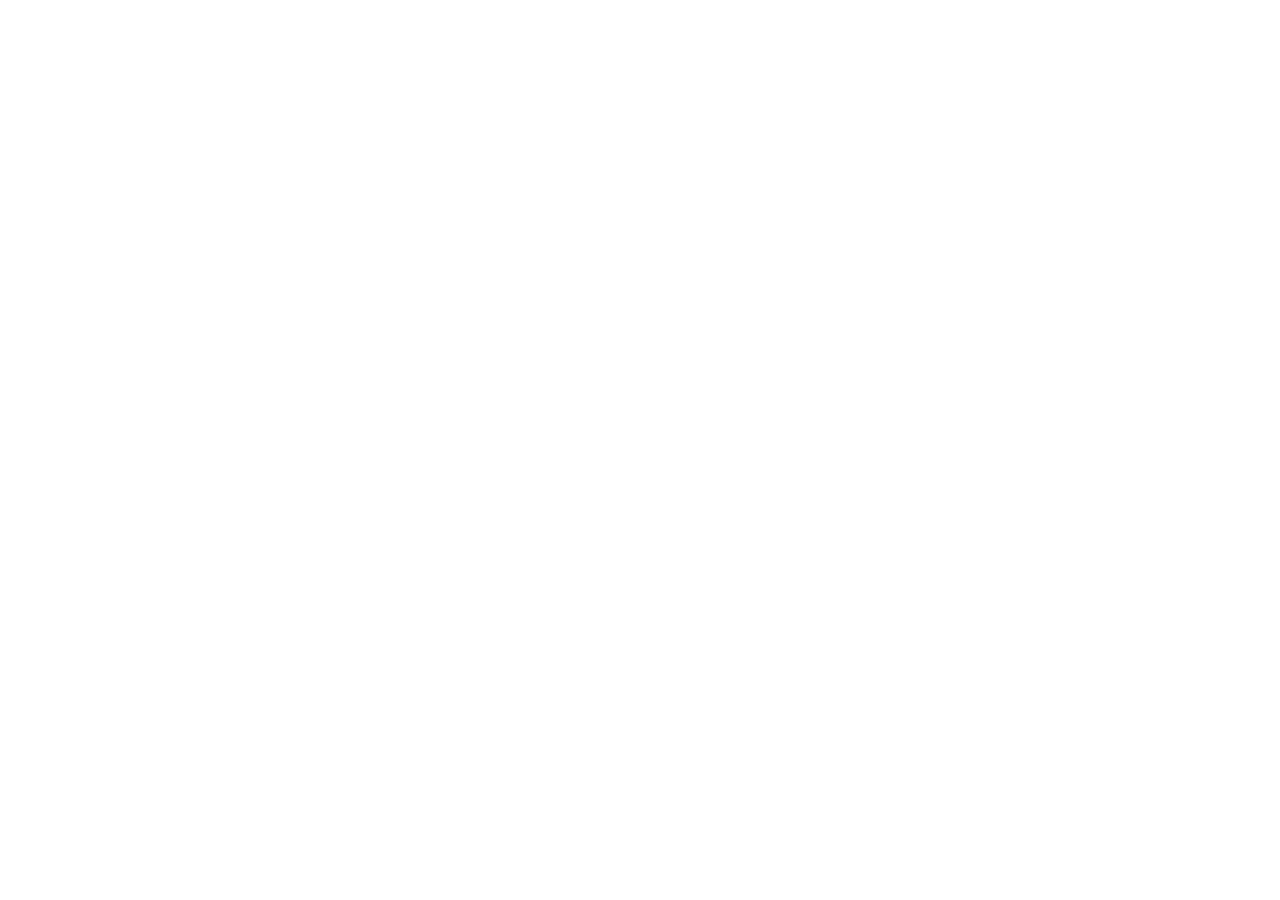
==== commit d54e7582: "Configure 301 redirection from /index.html to root domain https://x1bet.ink/ and set canonical tag t" ====
--- a/index.html
+++ b/index.html
@@ -22,8 +22,15 @@
   <meta name="keywords" content="AnnaBook, AnnaBook ID, Cricket ID, Betting Exchange ID, IPL Betting, Football ID, Live Casino ID, Online Betting India, AnnaBook Official">
   <meta name="author" content="AnnaBook Official">
   <meta name="robots" content="index, follow">
-  <link rel="canonical" href="https://x1bet.ink/">
+  <link rel="canonical" href="https://x1bet.ink/index.html">
   <link rel="sitemap" type="application/xml" title="Sitemap" href="/sitemap.xml">
+
+  <!-- Client-Side Canonical Redirection Fallback -->
+  <script>
+    if (window.location.pathname.endsWith('/index.html')) {
+      window.location.replace('https://x1bet.ink/' + window.location.search + window.location.hash);
+    }
+  </script>
 
   <!-- Open Graph / Facebook / WhatsApp / Telegram Meta Tags -->
   <meta property="og:type" content="website">
@@ -67,7 +74,7 @@
   <header class="site-header">
     <div class="header-container">
       <!-- Animated Official Brand Logo -->
-      <a href="index.html" class="brand-logo-animated" title="AnnaBook Official">
+      <a href="/" class="brand-logo-animated" title="AnnaBook Official">
         <div class="logo-anim-container">
           <img src="assets/images/logo-base-clean.png" alt="AnnaBook Official" class="logo-layer-base">
           <img src="assets/images/logo-icon-wheel.png" alt="" class="logo-layer-wheel">
@@ -79,7 +86,7 @@
 
       <!-- Navigation Menu -->
       <nav class="nav-menu">
-        <a href="index.html" class="nav-link active">Home</a>
+        <a href="/" class="nav-link active">Home</a>
         <a href="anna-id.html" class="nav-link">Anna ID</a>
         <a href="about.html" class="nav-link">About Us</a>
         <div class="nav-dropdown-wrapper">
@@ -95,7 +102,7 @@
             <a href="services.html#master-id" class="dropdown-item"><i class="fa-solid fa-crown"></i> VIP Master / Franchise ID</a>
           </div>
         </div>
-        <a href="blog.html" class="nav-link">Blog</a>
+        <a href="blog" class="nav-link">Blog</a>
         <a href="contact.html" class="nav-link">Contact Us</a>
       </nav>
 
@@ -408,7 +415,7 @@
             <span class="section-sub-tag"><i class="fa-solid fa-newspaper"></i> Expert Knowledge Hub</span>
             <h2 class="section-main-heading">Latest Exchange Insights &amp; Pro Guides</h2>
           </div>
-          <a href="blog.html" class="section-view-all">
+          <a href="blog" class="section-view-all">
             View All Articles <i class="fa-solid fa-arrow-right"></i>
           </a>
         </div>
@@ -713,7 +720,7 @@
       <div class="footer-top-grid">
         <!-- Brand Col -->
         <div class="footer-brand-col">
-          <a href="index.html" class="brand-logo-animated" title="AnnaBook Official">
+          <a href="/" class="brand-logo-animated" title="AnnaBook Official">
             <div class="logo-anim-container">
               <img src="assets/images/logo-base-clean.png" alt="AnnaBook Official" class="logo-layer-base">
               <img src="assets/images/logo-icon-wheel.png" alt="" class="logo-layer-wheel">
@@ -738,11 +745,11 @@
         <div>
           <h4 class="footer-heading">Quick Navigation</h4>
           <ul class="footer-links-list">
-            <li><a href="index.html" class="footer-link"><i class="fa-solid fa-chevron-right"></i> Home</a></li>
+            <li><a href="/" class="footer-link"><i class="fa-solid fa-chevron-right"></i> Home</a></li>
             <li><a href="anna-id.html" class="footer-link"><i class="fa-solid fa-chevron-right"></i> Get Anna ID</a></li>
             <li><a href="about.html" class="footer-link"><i class="fa-solid fa-chevron-right"></i> About Our Legacy</a></li>
             <li><a href="services.html" class="footer-link"><i class="fa-solid fa-chevron-right"></i> All Services</a></li>
-            <li><a href="blog.html" class="footer-link"><i class="fa-solid fa-chevron-right"></i> Betting Guides</a></li>
+            <li><a href="blog" class="footer-link"><i class="fa-solid fa-chevron-right"></i> Betting Guides</a></li>
             <li><a href="contact.html" class="footer-link"><i class="fa-solid fa-chevron-right"></i> Contact &amp; Support</a></li>
             <li><a href="sitemap.xml" class="footer-link" target="_blank"><i class="fa-solid fa-sitemap"></i> XML Sitemap</a></li>
           </ul>
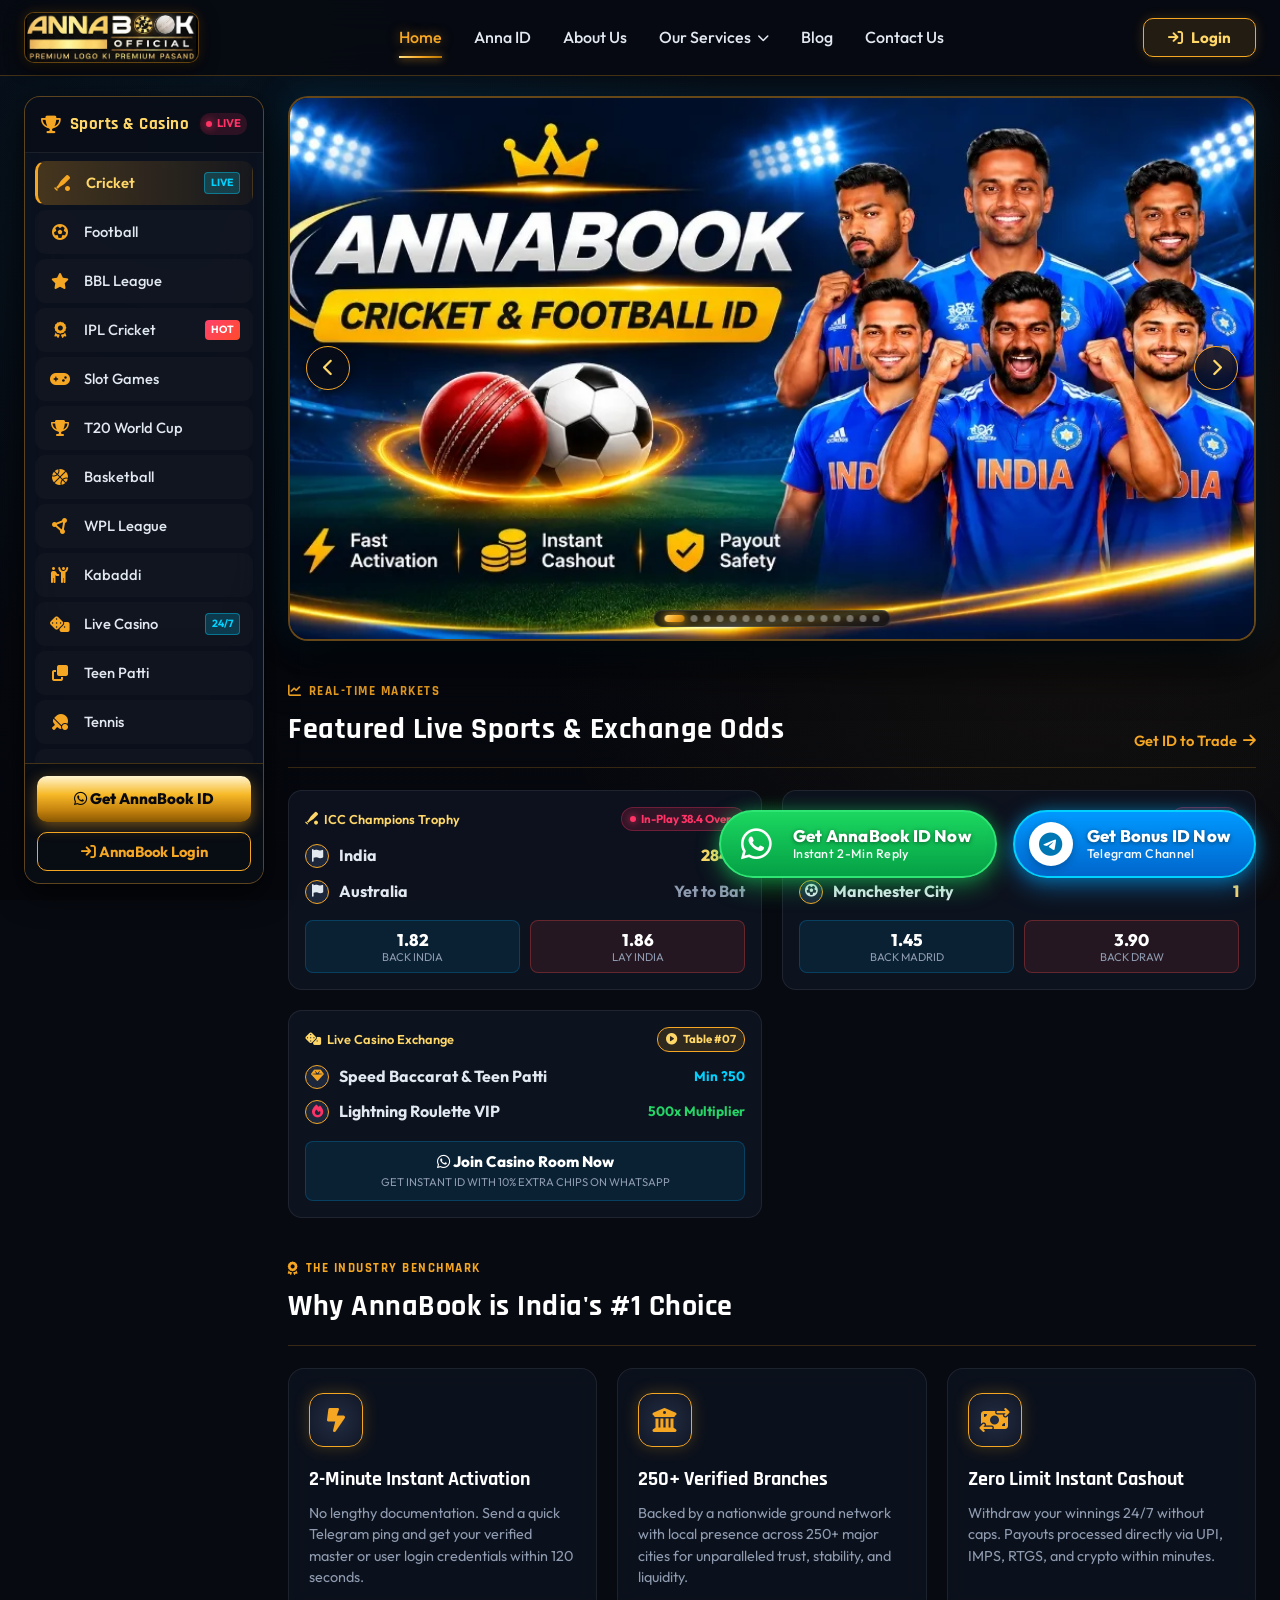
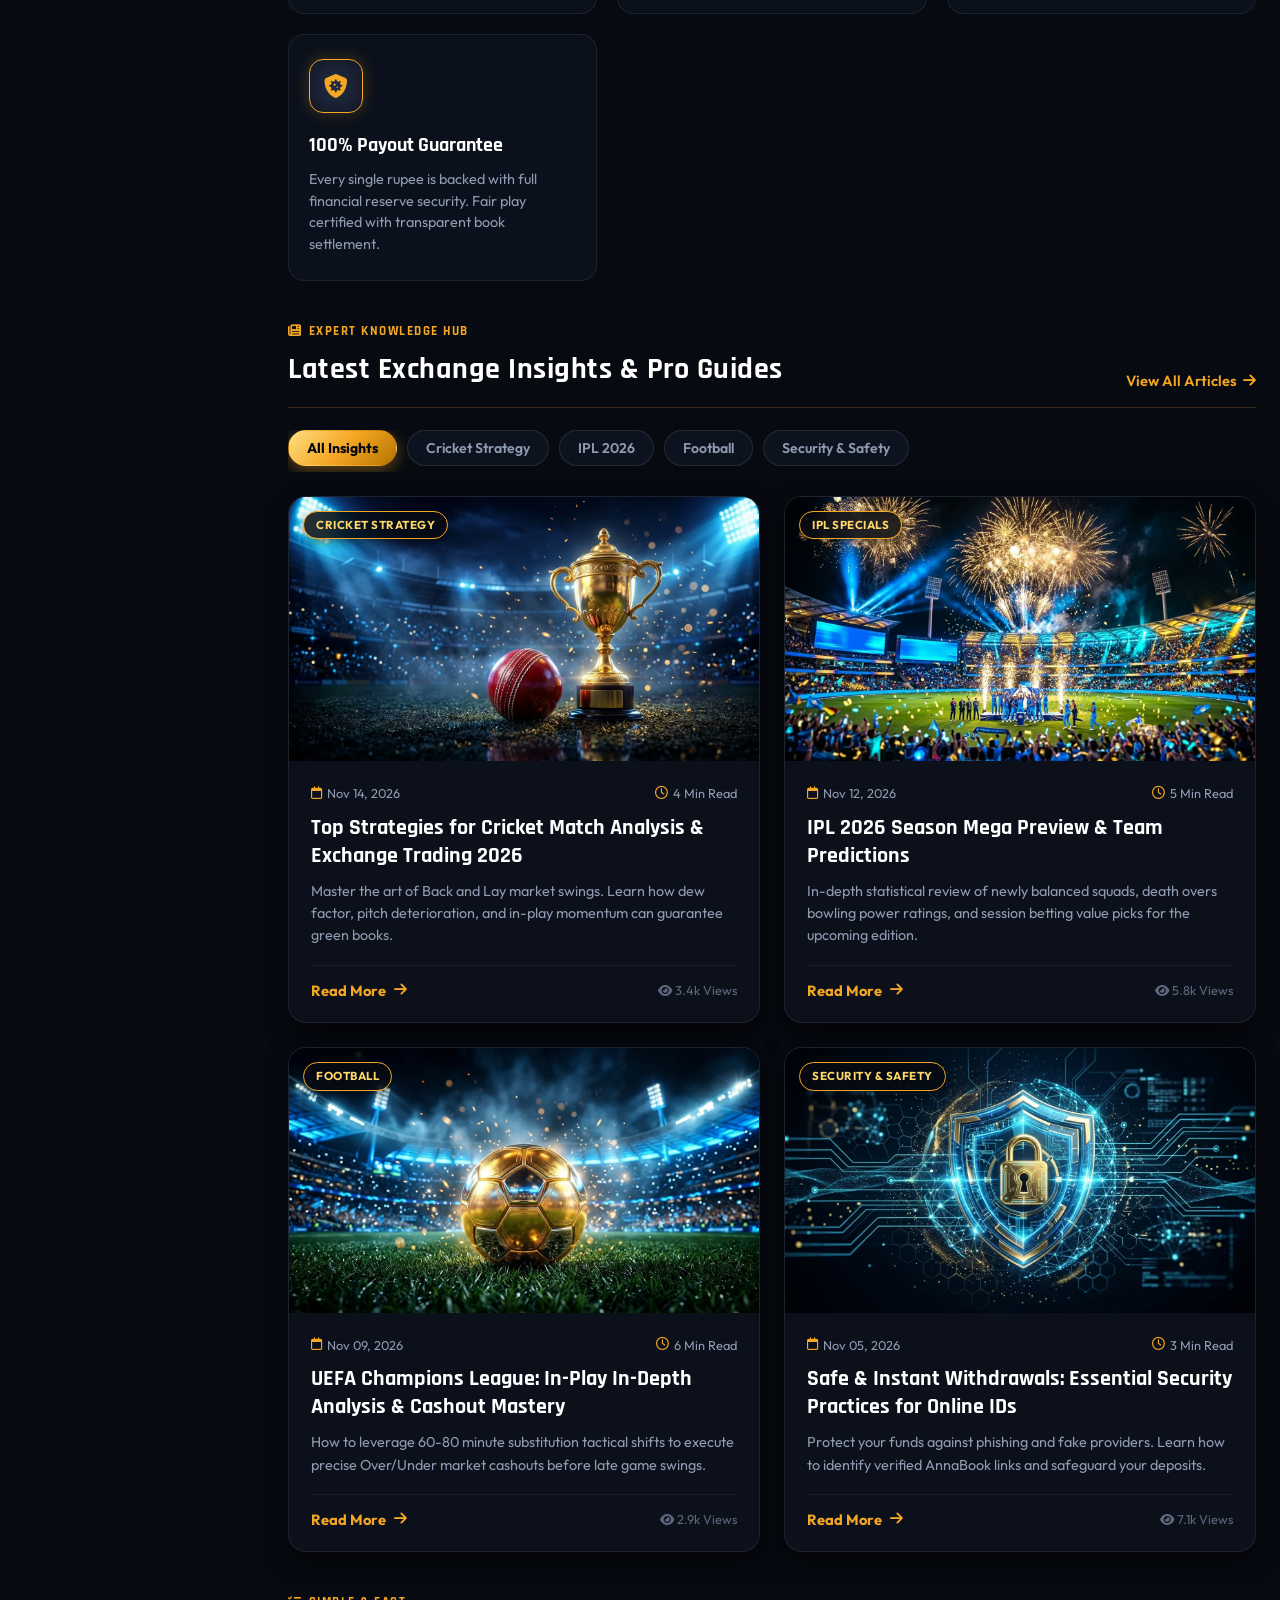
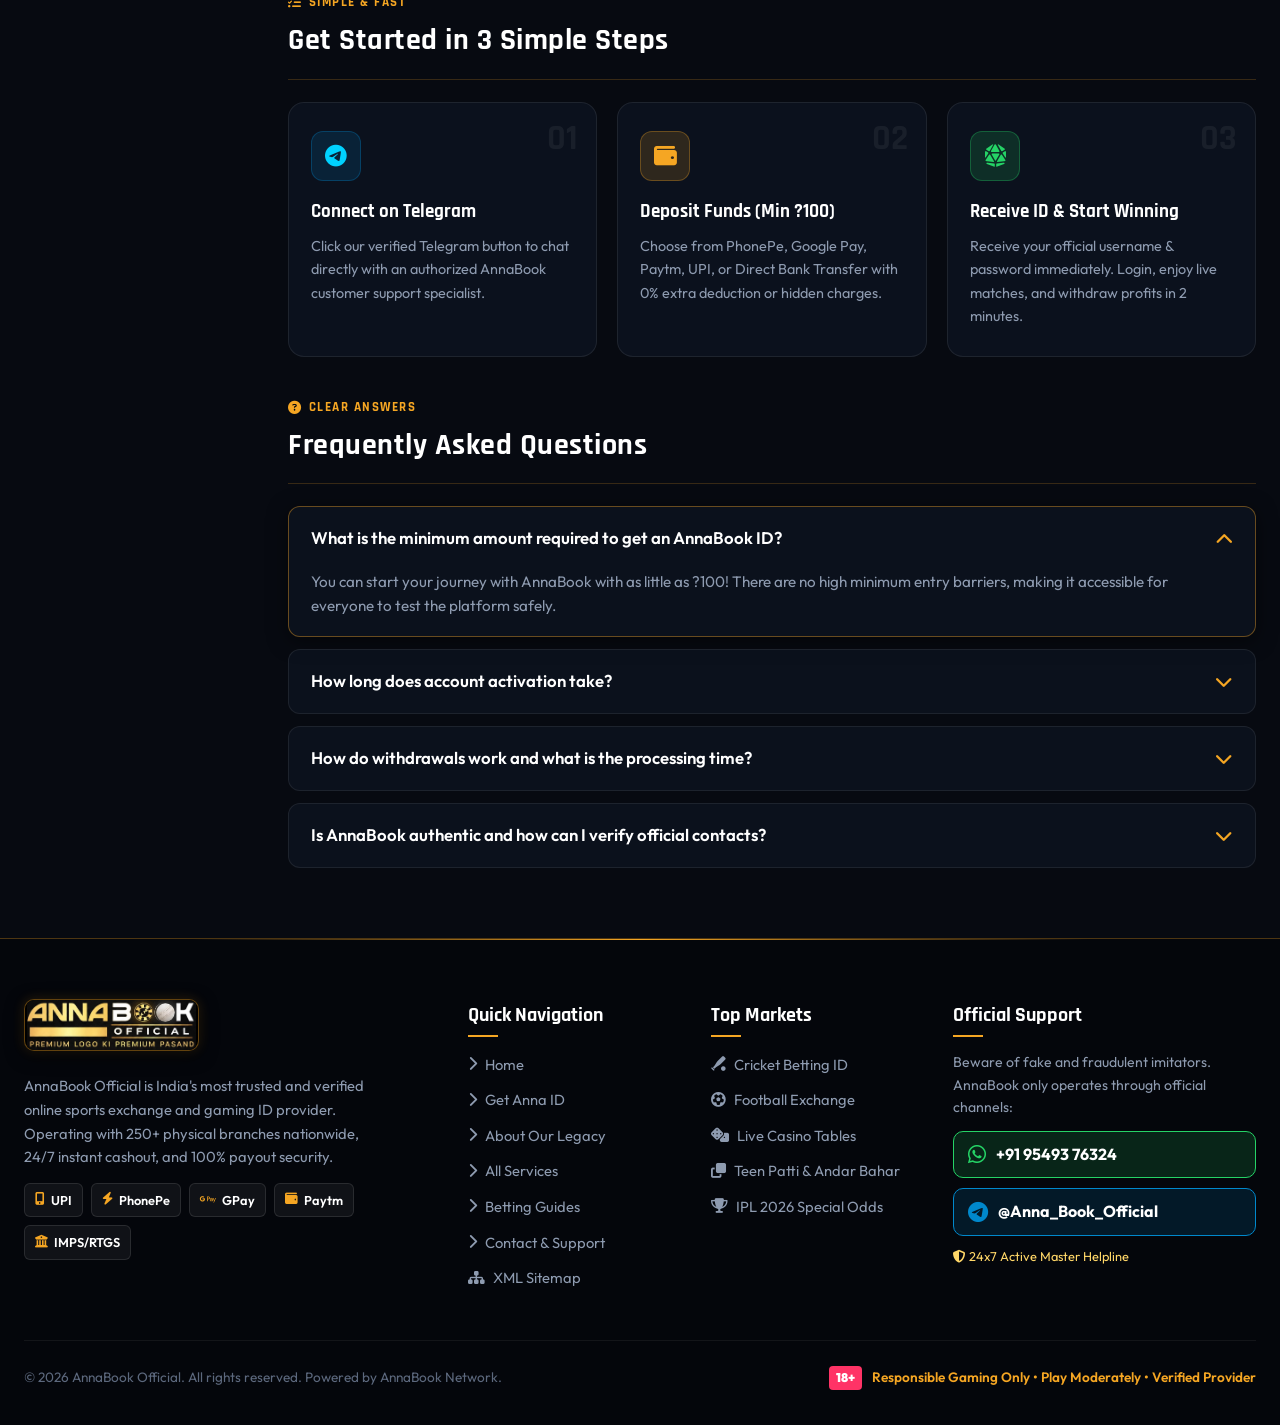
==== commit e37885de: "Implement 16-game category slider synchronization with user-provided banners and 5s auto-rotation" ====
--- a/index.html
+++ b/index.html
@@ -27,7 +27,7 @@
 
   <!-- Client-Side Canonical Redirection Fallback -->
   <script>
-    if (window.location.pathname.endsWith('/index.html')) {
+    if (window.location.hostname.includes('x1bet.ink') && window.location.pathname.endsWith('/index.html')) {
       window.location.replace('https://x1bet.ink/' + window.location.search + window.location.hash);
     }
   </script>
@@ -62,11 +62,23 @@
   <meta name="msapplication-TileImage" content="favicon.png">
   <meta name="theme-color" content="#070a12">
 
-  <!-- FontAwesome 6 Icons -->
-  <link rel="stylesheet" href="https://cdnjs.cloudflare.com/ajax/libs/font-awesome/6.5.1/css/all.min.css">
+  <!-- Preconnect to Font & CDN Domains -->
+  <link rel="preconnect" href="https://fonts.googleapis.com">
+  <link rel="preconnect" href="https://fonts.gstatic.com" crossorigin>
+  <link rel="preconnect" href="https://cdnjs.cloudflare.com" crossorigin>
+
+  <!-- Preload Critical LCP Hero Banner -->
+  <link rel="preload" as="image" href="assets/images/hero-banner-1.webp" type="image/webp" fetchpriority="high">
+
+  <!-- Optimized Google Fonts with font-display: swap -->
+  <link rel="stylesheet" href="https://fonts.googleapis.com/css2?family=Inter:wght@400;600;700&family=Outfit:wght@400;600;700;800&family=Rajdhani:wght@600;700&display=swap">
 
   <!-- Core Theme Stylesheet -->
   <link rel="stylesheet" href="assets/css/style.css">
+
+  <!-- FontAwesome 6 Icons (Deferred for non-blocking rendering) -->
+  <link rel="stylesheet" href="https://cdnjs.cloudflare.com/ajax/libs/font-awesome/6.5.1/css/all.min.css" media="print" onload="this.media='all'">
+  <noscript><link rel="stylesheet" href="https://cdnjs.cloudflare.com/ajax/libs/font-awesome/6.5.1/css/all.min.css"></noscript>
 </head>
 <body>
 
@@ -76,9 +88,9 @@
       <!-- Animated Official Brand Logo -->
       <a href="/" class="brand-logo-animated" title="AnnaBook Official">
         <div class="logo-anim-container">
-          <img src="assets/images/logo-base-clean.png" alt="AnnaBook Official" class="logo-layer-base">
-          <img src="assets/images/logo-icon-wheel.png" alt="" class="logo-layer-wheel">
-          <img src="assets/images/logo-cricket-ball.png" alt="" class="logo-layer-ball">
+          <img src="assets/images/logo-base-clean.webp" alt="AnnaBook Official" class="logo-layer-base" width="180" height="42" decoding="async">
+          <img src="assets/images/logo-icon-wheel.webp" alt="" class="logo-layer-wheel" width="36" height="36" decoding="async">
+          <img src="assets/images/logo-cricket-ball.webp" alt="" class="logo-layer-ball" width="28" height="28" decoding="async">
           <div class="logo-layer-sweep"></div>
           <div class="logo-layer-shine"></div>
         </div>
@@ -217,28 +229,72 @@
     <!-- Main Content Right Area -->
     <section class="main-content-flow">
 
-      <!-- Hero Section 5-Banner Image Slider (Exclusively on Home Page) -->
+      <!-- Hero Section 16-Category Banner Slider (Exclusively on Home Page) -->
       <div class="hero-slider-section">
         <div class="slider-container">
-          <!-- Banner 1: Cricket & Football ID -->
-          <div class="slider-slide active" data-slide="0">
-            <img src="assets/images/hero-banner-1.jpg" alt="AnnaBook Cricket & Football ID" class="slider-banner-img" loading="eager">
-          </div>
-          <!-- Banner 2: Football ID -->
-          <div class="slider-slide" data-slide="1">
-            <img src="assets/images/hero-banner-2.jpg" alt="AnnaBook Football ID" class="slider-banner-img" loading="lazy">
-          </div>
-          <!-- Banner 3: Casino ID -->
-          <div class="slider-slide" data-slide="2">
-            <img src="assets/images/hero-banner-3.jpg" alt="AnnaBook Casino ID" class="slider-banner-img" loading="lazy">
-          </div>
-          <!-- Banner 4: Kabaddi ID -->
-          <div class="slider-slide" data-slide="3">
-            <img src="assets/images/hero-banner-4.jpg" alt="AnnaBook Kabaddi ID" class="slider-banner-img" loading="lazy">
-          </div>
-          <!-- Banner 5: Basketball ID -->
-          <div class="slider-slide" data-slide="4">
-            <img src="assets/images/hero-banner-5.jpg" alt="AnnaBook Basketball ID" class="slider-banner-img" loading="lazy">
+          <!-- Slide 0: Cricket -->
+          <div class="slider-slide active" data-slide="0" data-category="cricket">
+            <img src="assets/images/hero-banner-1.webp" alt="AnnaBook Cricket ID" class="slider-banner-img" fetchpriority="high" loading="eager" width="1024" height="576">
+          </div>
+          <!-- Slide 1: Football -->
+          <div class="slider-slide" data-slide="1" data-category="football">
+            <img src="assets/images/hero-banner-2.webp" alt="AnnaBook Football ID" class="slider-banner-img" loading="lazy" decoding="async" width="1024" height="576">
+          </div>
+          <!-- Slide 2: BBL League -->
+          <div class="slider-slide" data-slide="2" data-category="bbl">
+            <img src="assets/images/hero-banner-bbl.webp" alt="AnnaBook BBL League ID" class="slider-banner-img" loading="lazy" decoding="async" width="1024" height="576">
+          </div>
+          <!-- Slide 3: IPL Cricket -->
+          <div class="slider-slide" data-slide="3" data-category="ipl">
+            <img src="assets/images/hero-banner-ipl.webp" alt="AnnaBook IPL Cricket ID" class="slider-banner-img" loading="lazy" decoding="async" width="1024" height="576">
+          </div>
+          <!-- Slide 4: Slot Games -->
+          <div class="slider-slide" data-slide="4" data-category="slots">
+            <img src="assets/images/hero-banner-slots.webp" alt="AnnaBook Slot Games ID" class="slider-banner-img" loading="lazy" decoding="async" width="1024" height="576">
+          </div>
+          <!-- Slide 5: T20 World Cup -->
+          <div class="slider-slide" data-slide="5" data-category="t20">
+            <img src="assets/images/hero-banner-t20.webp" alt="AnnaBook T20 World Cup ID" class="slider-banner-img" loading="lazy" decoding="async" width="1024" height="576">
+          </div>
+          <!-- Slide 6: Basketball -->
+          <div class="slider-slide" data-slide="6" data-category="basketball">
+            <img src="assets/images/hero-banner-5.webp" alt="AnnaBook Basketball ID" class="slider-banner-img" loading="lazy" decoding="async" width="1024" height="576">
+          </div>
+          <!-- Slide 7: WPL League -->
+          <div class="slider-slide" data-slide="7" data-category="wpl">
+            <img src="assets/images/hero-banner-wpl.webp" alt="AnnaBook WPL League ID" class="slider-banner-img" loading="lazy" decoding="async" width="1024" height="576">
+          </div>
+          <!-- Slide 8: Kabaddi -->
+          <div class="slider-slide" data-slide="8" data-category="kabaddi">
+            <img src="assets/images/hero-banner-4.webp" alt="AnnaBook Kabaddi ID" class="slider-banner-img" loading="lazy" decoding="async" width="1024" height="576">
+          </div>
+          <!-- Slide 9: Live Casino -->
+          <div class="slider-slide" data-slide="9" data-category="casino">
+            <img src="assets/images/hero-banner-3.webp" alt="AnnaBook Live Casino ID" class="slider-banner-img" loading="lazy" decoding="async" width="1024" height="576">
+          </div>
+          <!-- Slide 10: Teen Patti -->
+          <div class="slider-slide" data-slide="10" data-category="teenpatti">
+            <img src="assets/images/hero-banner-teenpatti.webp" alt="AnnaBook Teen Patti ID" class="slider-banner-img" loading="lazy" decoding="async" width="1024" height="576">
+          </div>
+          <!-- Slide 11: Tennis -->
+          <div class="slider-slide" data-slide="11" data-category="tennis">
+            <img src="assets/images/hero-banner-tennis.webp" alt="AnnaBook Tennis ID" class="slider-banner-img" loading="lazy" decoding="async" width="1024" height="576">
+          </div>
+          <!-- Slide 12: Horse Racing -->
+          <div class="slider-slide" data-slide="12" data-category="horse">
+            <img src="assets/images/hero-banner-horse.webp" alt="AnnaBook Horse Racing ID" class="slider-banner-img" loading="lazy" decoding="async" width="1024" height="576">
+          </div>
+          <!-- Slide 13: Table Tennis -->
+          <div class="slider-slide" data-slide="13" data-category="tabletennis">
+            <img src="assets/images/hero-banner-tabletennis.webp" alt="AnnaBook Table Tennis ID" class="slider-banner-img" loading="lazy" decoding="async" width="1024" height="576">
+          </div>
+          <!-- Slide 14: Greyhounds -->
+          <div class="slider-slide" data-slide="14" data-category="greyhounds">
+            <img src="assets/images/hero-banner-greyhounds.webp" alt="AnnaBook Greyhounds ID" class="slider-banner-img" loading="lazy" decoding="async" width="1024" height="576">
+          </div>
+          <!-- Slide 15: Esports -->
+          <div class="slider-slide" data-slide="15" data-category="esports">
+            <img src="assets/images/hero-banner-esports.webp" alt="AnnaBook Esports ID" class="slider-banner-img" loading="lazy" decoding="async" width="1024" height="576">
           </div>
         </div>
 
@@ -250,13 +306,24 @@
           <i class="fa-solid fa-chevron-right"></i>
         </button>
 
-        <!-- Slider Pagination Dots (5 Banners) -->
-        <div class="slider-pagination-dots">
-          <span class="slider-dot active" data-slide="0" aria-label="Banner 1"></span>
-          <span class="slider-dot" data-slide="1" aria-label="Banner 2"></span>
-          <span class="slider-dot" data-slide="2" aria-label="Banner 3"></span>
-          <span class="slider-dot" data-slide="3" aria-label="Banner 4"></span>
-          <span class="slider-dot" data-slide="4" aria-label="Banner 5"></span>
+        <!-- Slider Pagination Dots (16 Categories) -->
+        <div class="slider-pagination-dots" role="tablist" aria-label="Category Slider Dots">
+          <span class="slider-dot active" data-slide="0" aria-label="Cricket"></span>
+          <span class="slider-dot" data-slide="1" aria-label="Football"></span>
+          <span class="slider-dot" data-slide="2" aria-label="BBL League"></span>
+          <span class="slider-dot" data-slide="3" aria-label="IPL Cricket"></span>
+          <span class="slider-dot" data-slide="4" aria-label="Slot Games"></span>
+          <span class="slider-dot" data-slide="5" aria-label="T20 World Cup"></span>
+          <span class="slider-dot" data-slide="6" aria-label="Basketball"></span>
+          <span class="slider-dot" data-slide="7" aria-label="WPL League"></span>
+          <span class="slider-dot" data-slide="8" aria-label="Kabaddi"></span>
+          <span class="slider-dot" data-slide="9" aria-label="Live Casino"></span>
+          <span class="slider-dot" data-slide="10" aria-label="Teen Patti"></span>
+          <span class="slider-dot" data-slide="11" aria-label="Tennis"></span>
+          <span class="slider-dot" data-slide="12" aria-label="Horse Racing"></span>
+          <span class="slider-dot" data-slide="13" aria-label="Table Tennis"></span>
+          <span class="slider-dot" data-slide="14" aria-label="Greyhounds"></span>
+          <span class="slider-dot" data-slide="15" aria-label="Esports"></span>
         </div>
       </div>
 
@@ -434,7 +501,7 @@
           <!-- Blog Card 1: Cricket -->
           <article class="blog-card" data-category="cricket">
             <div class="blog-thumb-wrap">
-              <img src="assets/images/blog-cricket.jpg" alt="Cricket Match Analysis Guide" class="blog-thumb" loading="lazy">
+              <img src="assets/images/blog-cricket.webp" alt="Cricket Match Analysis Guide" class="blog-thumb" loading="lazy" decoding="async" width="400" height="225">
               <span class="blog-category-badge">Cricket Strategy</span>
             </div>
             <div class="blog-content">
@@ -456,7 +523,7 @@
           <!-- Blog Card 2: IPL -->
           <article class="blog-card" data-category="ipl">
             <div class="blog-thumb-wrap">
-              <img src="assets/images/blog-ipl.jpg" alt="IPL 2026 Preview" class="blog-thumb" loading="lazy">
+              <img src="assets/images/blog-ipl.webp" alt="IPL 2026 Preview" class="blog-thumb" loading="lazy" decoding="async" width="400" height="225">
               <span class="blog-category-badge">IPL Specials</span>
             </div>
             <div class="blog-content">
@@ -478,7 +545,7 @@
           <!-- Blog Card 3: Football -->
           <article class="blog-card" data-category="football">
             <div class="blog-thumb-wrap">
-              <img src="assets/images/blog-football.jpg" alt="UEFA Champions League Tips" class="blog-thumb" loading="lazy">
+              <img src="assets/images/blog-football.webp" alt="UEFA Champions League Tips" class="blog-thumb" loading="lazy" decoding="async" width="400" height="225">
               <span class="blog-category-badge">Football</span>
             </div>
             <div class="blog-content">
@@ -500,7 +567,7 @@
           <!-- Blog Card 4: Security -->
           <article class="blog-card" data-category="security">
             <div class="blog-thumb-wrap">
-              <img src="assets/images/blog-security.jpg" alt="Betting ID Security Guide" class="blog-thumb" loading="lazy">
+              <img src="assets/images/blog-security.webp" alt="Betting ID Security Guide" class="blog-thumb" loading="lazy" decoding="async" width="400" height="225">
               <span class="blog-category-badge">Security &amp; Safety</span>
             </div>
             <div class="blog-content">
@@ -722,9 +789,9 @@
         <div class="footer-brand-col">
           <a href="/" class="brand-logo-animated" title="AnnaBook Official">
             <div class="logo-anim-container">
-              <img src="assets/images/logo-base-clean.png" alt="AnnaBook Official" class="logo-layer-base">
-              <img src="assets/images/logo-icon-wheel.png" alt="" class="logo-layer-wheel">
-              <img src="assets/images/logo-cricket-ball.png" alt="" class="logo-layer-ball">
+              <img src="assets/images/logo-base-clean.webp" alt="AnnaBook Official" class="logo-layer-base" width="180" height="42" decoding="async">
+              <img src="assets/images/logo-icon-wheel.webp" alt="" class="logo-layer-wheel" width="36" height="36" decoding="async">
+              <img src="assets/images/logo-cricket-ball.webp" alt="" class="logo-layer-ball" width="28" height="28" decoding="async">
               <div class="logo-layer-sweep"></div>
               <div class="logo-layer-shine"></div>
             </div>
@@ -801,7 +868,7 @@
   </footer>
 
   <!-- Core JavaScript -->
-  <script src="assets/js/main.js"></script>
+  <script src="assets/js/main.js" defer></script>
   <script>
     function openLoginModal() {
       const modal = document.getElementById('loginModal');
--- a/assets/css/style.css
+++ b/assets/css/style.css
@@ -3,9 +3,8 @@
    ========================================================================== */
 
 /* --------------------------------------------------------------------------
-   Google Fonts & Global Variables
+   Global Variables & Root Config (Fonts loaded asynchronously in HTML head)
    -------------------------------------------------------------------------- */
-@import url('https://fonts.googleapis.com/css2?family=Outfit:wght@300;400;500;600;700;800;900&family=Rajdhani:wght@500;600;700;800&family=Inter:wght@300;400;500;600;700&display=swap');
 
 :root {
   /* Colors */
@@ -1291,34 +1290,41 @@
 
 .slider-pagination-dots {
   position: absolute;
-  bottom: 14px;
+  bottom: 12px;
   left: 50%;
   transform: translateX(-50%);
   display: flex;
   align-items: center;
-  gap: 10px;
+  gap: 6px;
   z-index: 10;
-  background: rgba(7, 10, 18, 0.7);
-  backdrop-filter: blur(6px);
-  padding: 5px 12px;
+  background: rgba(7, 10, 18, 0.75);
+  backdrop-filter: blur(8px);
+  padding: 4px 10px;
   border-radius: 20px;
-  border: 1px solid rgba(255, 255, 255, 0.1);
+  border: 1px solid rgba(255, 255, 255, 0.12);
+  max-width: 92%;
+  overflow-x: auto;
+  scrollbar-width: none;
+}
+.slider-pagination-dots::-webkit-scrollbar {
+  display: none;
 }
 
 .slider-dot {
-  width: 10px;
-  height: 10px;
+  width: 7px;
+  height: 7px;
   border-radius: 50%;
-  background: rgba(255, 255, 255, 0.3);
+  background: rgba(255, 255, 255, 0.35);
   cursor: pointer;
+  flex-shrink: 0;
   transition: all 0.3s cubic-bezier(0.25, 0.8, 0.25, 1);
 }
 
 .slider-dot.active {
-  width: 26px;
+  width: 20px;
   border-radius: 10px;
   background: var(--gold-gradient);
-  box-shadow: 0 0 10px var(--gold-primary);
+  box-shadow: 0 0 8px var(--gold-primary);
 }
 
 /* --------------------------------------------------------------------------
